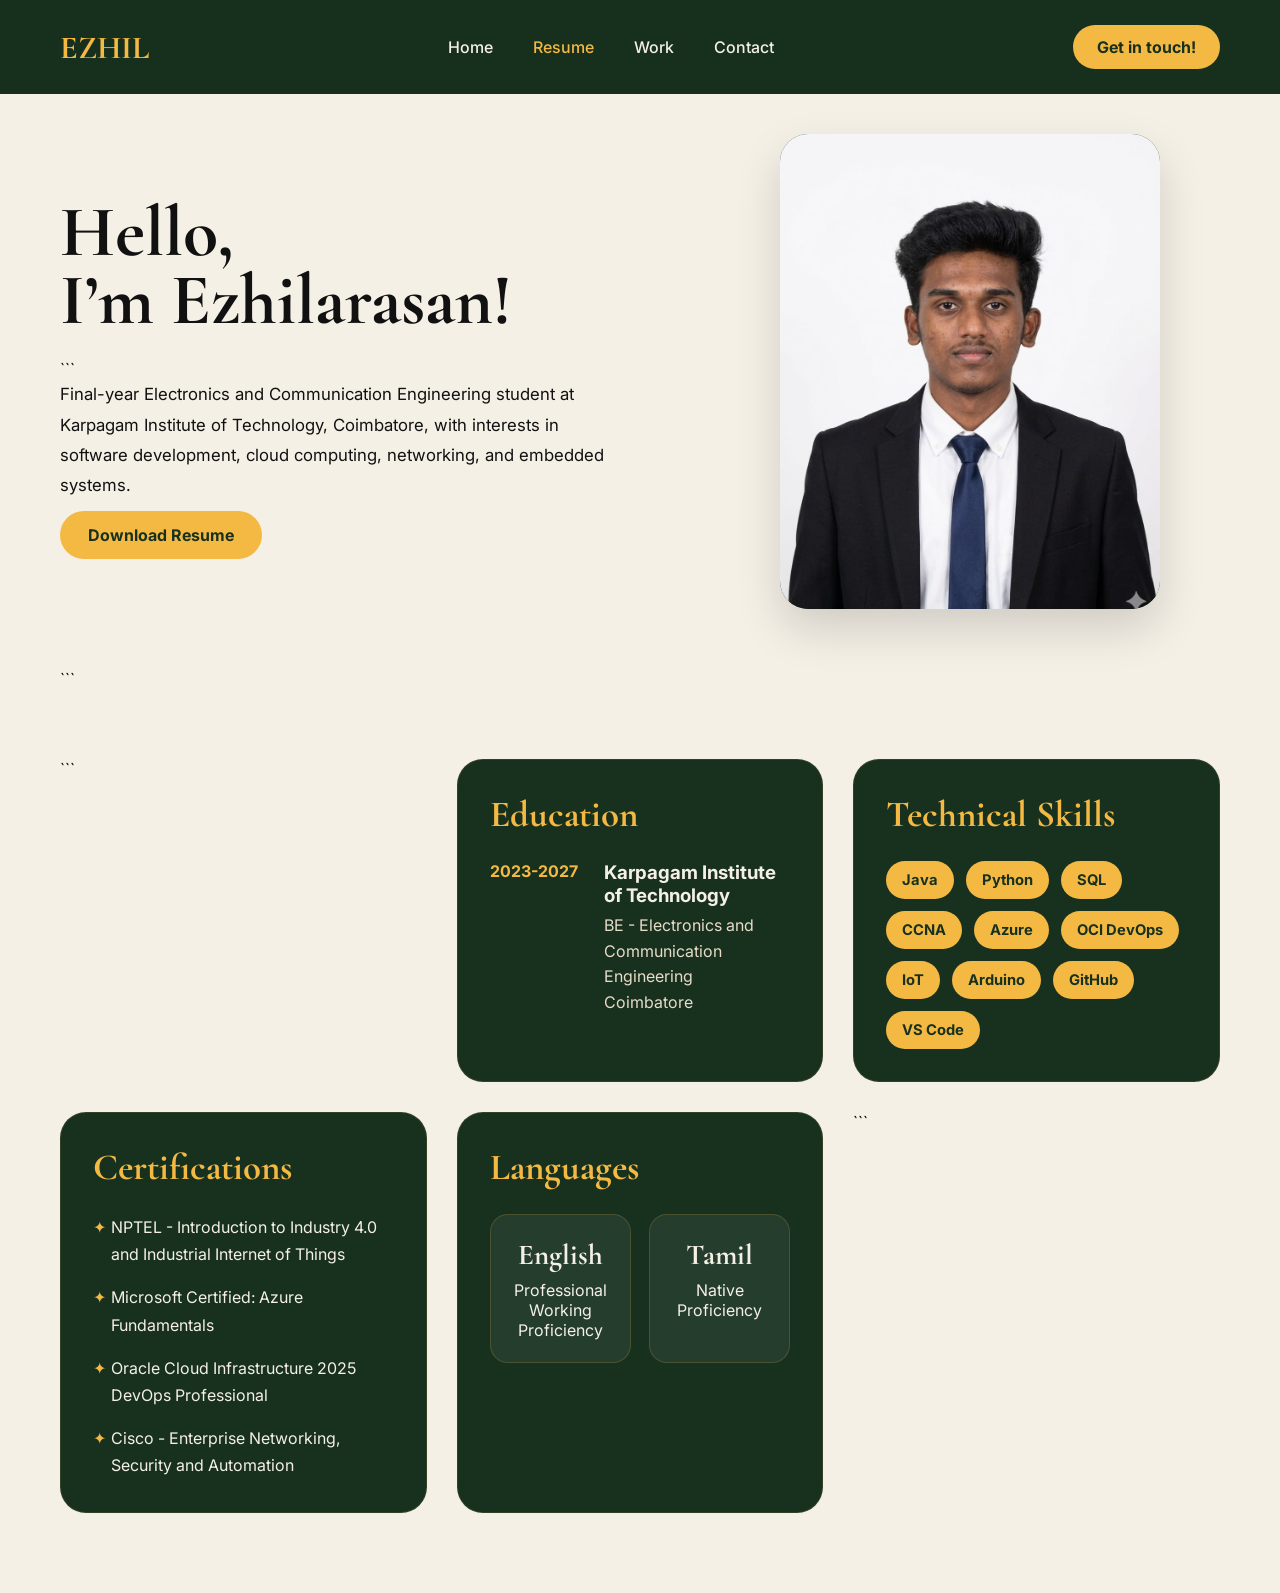
==== about.html @ 6a9a72c2 "Add files via upload" ====
<!DOCTYPE html>

<html lang="en">
<head>
  <meta charset="UTF-8">
  <meta name="viewport" content="width=device-width, initial-scale=1.0">
  <title>Resume | Ezhilarasan</title>

  <link rel="preconnect" href="https://fonts.googleapis.com">
  <link rel="preconnect" href="https://fonts.gstatic.com" crossorigin>
  <link href="https://fonts.googleapis.com/css2?family=Cormorant+Garamond:wght@400;500;600;700&family=Inter:wght@300;400;500;600;700&display=swap" rel="stylesheet">

  <link rel="stylesheet" href="style.css">
</head>
<body>

<header class="navbar">
  <div class="logo">EZHIL</div>

  <nav>
    <ul class="nav-links">
      <li><a href="index.html">Home</a></li>
      <li><a href="about.html" class="active">Resume</a></li>
      <li><a href="projects.html">Work</a></li>
      <li><a href="contact.html">Contact</a></li>
    </ul>
  </nav>

<a href="contact.html" class="contact-btn">Get in touch!</a>

</header>

<main class="resume-page">

  <section class="resume-hero">
    <div class="resume-text">
      <h1>Hello,<br>I’m Ezhilarasan!</h1>

```
  <p>
    Final-year Electronics and Communication Engineering student at
    Karpagam Institute of Technology, Coimbatore, with interests in
    software development, cloud computing, networking, and embedded systems.
  </p>

  <a href="resume.docx" class="btn primary">Download Resume</a>
</div>

<div class="resume-photo">
  <img src="ezhil.jpg" alt="Ezhilarasan">
</div>
```

  </section>

  <section class="resume-grid">

```
<div class="resume-card">
  <h2>Education</h2>

  <div class="timeline-item">
    <span class="year">2023-2027</span>
    <div>
      <h3>Karpagam Institute of Technology</h3>
      <p>BE - Electronics and Communication Engineering</p>
      <p>Coimbatore</p>
    </div>
  </div>
</div>

<div class="resume-card">
  <h2>Technical Skills</h2>

  <div class="skill-tags">
    <span>Java</span>
    <span>Python</span>
    <span>SQL</span>
    <span>CCNA</span>
    <span>Azure</span>
    <span>OCI DevOps</span>
    <span>IoT</span>
    <span>Arduino</span>
    <span>GitHub</span>
    <span>VS Code</span>
  </div>
</div>

<div class="resume-card">
  <h2>Certifications</h2>

  <ul class="cert-list">
    <li>NPTEL - Introduction to Industry 4.0 and Industrial Internet of Things</li>
    <li>Microsoft Certified: Azure Fundamentals</li>
    <li>Oracle Cloud Infrastructure 2025 DevOps Professional</li>
    <li>Cisco - Enterprise Networking, Security and Automation</li>
  </ul>
</div>

<div class="resume-card">
  <h2>Languages</h2>

  <div class="language-grid">
    <div class="language-item">
      <h3>English</h3>
      <p>Professional Working Proficiency</p>
    </div>

    <div class="language-item">
      <h3>Tamil</h3>
      <p>Native Proficiency</p>
    </div>
  </div>
</div>
```

  </section>

</main>

</body>
</html>
---- style.css ----
*{
  margin:0;
  padding:0;
  box-sizing:border-box;
}

body{
  font-family:'Inter',sans-serif;
  background:#18311f;
  color:#f5f0e6;
  overflow-x:hidden;
}

/* NAVBAR */
.navbar{
  width:100%;
  padding:25px 60px;
  display:flex;
  justify-content:space-between;
  align-items:center;
  position:sticky;
  top:0;
  z-index:100;
  background:rgba(24,49,31,0.9);
  backdrop-filter:blur(10px);
}

.logo{
  font-family:'Cormorant Garamond',serif;
  font-size:2rem;
  font-weight:700;
  color:#f4b942;
}

.nav-links{
  display:flex;
  list-style:none;
  gap:40px;
}

.nav-links a{
  text-decoration:none;
  color:#f5f0e6;
  font-weight:500;
  transition:0.3s;
}

.nav-links a:hover,
.nav-links a.active{
  color:#f4b942;
}

.contact-btn{
  background:#f4b942;
  color:#18311f;
  padding:12px 24px;
  border-radius:30px;
  text-decoration:none;
  font-weight:700;
}

/* HERO */
.hero{
  width:100%;
  min-height:90vh;
  display:grid;
  grid-template-columns:1fr 1fr;
  align-items:center;
  padding:40px 60px;
  position:relative;
}

.bg-text{
  position:absolute;
  top:20px;
  left:80px;
  font-family:'Cormorant Garamond',serif;
  font-size:8rem;
  line-height:0.85;
  color:rgba(244,185,66,0.12);
  font-weight:700;
  z-index:1;
}

.hero-left,
.hero-right{
  position:relative;
  z-index:2;
}

.star{
  font-size:2rem;
  color:#f4b942;
  margin-bottom:20px;
}

.photo-card{
  width:420px;
  height:500px;
  background:#c96b3b;
  border-radius:20px;
  overflow:hidden;
  box-shadow:0 20px 50px rgba(0,0,0,0.35);
}

.photo-card img{
  width:100%;
  height:100%;
  object-fit:cover;
}

.hero-desc{
  margin-top:25px;
  max-width:420px;
  color:#e7dcc7;
  line-height:1.7;
}

.intro{
  color:#d9ccb4;
  margin-bottom:10px;
}

.name{
  font-family:'Cormorant Garamond',serif;
  font-size:2.5rem;
  margin-bottom:10px;
}

.title{
  font-family:'Cormorant Garamond',serif;
  font-size:5rem;
  line-height:0.95;
  margin-bottom:25px;
}

.title span{
  display:block;
  color:#f4b942;
}

.info p{
  margin-bottom:10px;
  color:#efe6d2;
}

.socials{
  display:flex;
  gap:15px;
  margin:25px 0;
}

.socials a{
  width:48px;
  height:48px;
  display:flex;
  align-items:center;
  justify-content:center;
  border-radius:50%;
  background:rgba(255,255,255,0.08);
  color:#f5f0e6;
  text-decoration:none;
  transition:0.3s;
}

.socials a:hover{
  background:#f4b942;
  color:#18311f;
  transform:translateY(-4px);
}

.hero-buttons{
  display:flex;
  gap:15px;
  margin-bottom:30px;
}

.btn{
  padding:14px 28px;
  border-radius:30px;
  text-decoration:none;
  font-weight:700;
  transition:0.3s;
}

.btn.primary{
  background:#f4b942;
  color:#18311f;
}

.btn.secondary{
  border:1px solid rgba(255,255,255,0.25);
  color:#f5f0e6;
}

.btn:hover{
  transform:translateY(-3px);
}

.stats{
  display:flex;
  gap:20px;
  flex-wrap:wrap;
}

.stat{
  background:rgba(255,255,255,0.06);
  border:1px solid rgba(244,185,66,0.18);
  border-radius:18px;
  padding:20px;
  min-width:150px;
}

.stat h3{
  color:#f4b942;
  font-size:2rem;
}

.stat p{
  color:#e7dcc7;
}

.scroll-down{
  width:110px;
  height:110px;
  margin:0 auto 40px;
  border-radius:50%;
  background:#f4b942;
  display:flex;
  align-items:center;
  justify-content:center;
}

.scroll-down a{
  color:#18311f;
  text-decoration:none;
  font-weight:700;
  text-align:center;
}

/* RESUME PAGE */
.resume-page{
  padding:40px 60px 80px;
  background:#f5f0e6;
  color:#111;
}

.resume-hero{
  display:grid;
  grid-template-columns:1.2fr 1fr;
  gap:60px;
  align-items:center;
  margin-bottom:70px;
}

.resume-text h1{
  font-family:'Cormorant Garamond',serif;
  font-size:4.5rem;
  line-height:0.95;
  margin-bottom:25px;
}

.resume-text p{
  font-size:1.05rem;
  line-height:1.8;
  margin-bottom:25px;
  max-width:560px;
}

.resume-photo{
  width:100%;
  max-width:380px;
  aspect-ratio:4/5;
  background:#26472d;
  border-radius:28px;
  overflow:hidden;
  justify-self:center;
  box-shadow:0 20px 45px rgba(0,0,0,0.15);
}

.resume-photo img{
  width:100%;
  height:100%;
  object-fit:cover;
}

.resume-grid{
  display:grid;
  grid-template-columns:repeat(auto-fit,minmax(320px,1fr));
  gap:30px;
}

.resume-card{
  background:#18311f;
  color:#f5f0e6;
  border-radius:26px;
  padding:32px;
  border:1px solid rgba(244,185,66,0.12);
}

.resume-card h2{
  font-family:'Cormorant Garamond',serif;
  font-size:2.3rem;
  color:#f4b942;
  margin-bottom:24px;
}

.timeline-item{
  display:flex;
  gap:18px;
  margin-bottom:22px;
}

.year{
  min-width:96px;
  font-weight:700;
  color:#f4b942;
}

.timeline-item h3{
  margin-bottom:6px;
}

.timeline-item p{
  color:#e7dcc7;
  line-height:1.6;
}

.skill-tags{
  display:flex;
  flex-wrap:wrap;
  gap:12px;
}

.skill-tags span{
  background:#f4b942;
  color:#18311f;
  padding:10px 16px;
  border-radius:999px;
  font-size:0.92rem;
  font-weight:700;
}

.cert-list{
  list-style:none;
  display:flex;
  flex-direction:column;
  gap:16px;
}

.cert-list li{
  padding-left:18px;
  position:relative;
  line-height:1.7;
}

.cert-list li::before{
  content:'✦';
  position:absolute;
  left:0;
  color:#f4b942;
}

.language-grid{
  display:grid;
  grid-template-columns:1fr 1fr;
  gap:18px;
}

.language-item{
  background:rgba(255,255,255,0.06);
  border:1px solid rgba(244,185,66,0.18);
  border-radius:18px;
  padding:22px;
  text-align:center;
}

.language-item h3{
  font-family:'Cormorant Garamond',serif;
  font-size:1.8rem;
  margin-bottom:8px;
}

/* PROJECTS */
.projects-page{
  padding:40px 60px 80px;
}

.page-title{
  text-align:center;
  margin-bottom:50px;
}

.page-title h1{
  font-family:'Cormorant Garamond',serif;
  font-size:4.5rem;
  color:#fff7e8;
}

.page-title p{
  color:#d9ccb4;
  margin-top:10px;
}

.project-grid{
  display:grid;
  grid-template-columns:repeat(auto-fit,minmax(340px,1fr));
  gap:30px;
  margin-bottom:70px;
}

.project-card{
  background:rgba(255,255,255,0.06);
  border:1px solid rgba(244,185,66,0.18);
  border-radius:28px;
  padding:30px;
  backdrop-filter:blur(10px);
}

.project-header{
  display:flex;
  justify-content:space-between;
  align-items:center;
  margin-bottom:18px;
}

.project-tag{
  background:#f4b942;
  color:#18311f;
  padding:8px 14px;
  border-radius:999px;
  font-size:0.85rem;
  font-weight:700;
}

.project-year{
  color:#d9ccb4;
}

.project-card h2{
  font-family:'Cormorant Garamond',serif;
  font-size:2rem;
  margin-bottom:14px;
}

.project-card p{
  color:#e7dcc7;
  line-height:1.7;
  margin-bottom:20px;
}

.project-tech{
  display:flex;
  flex-wrap:wrap;
  gap:10px;
}

.project-tech span{
  background:rgba(255,255,255,0.08);
  border:1px solid rgba(244,185,66,0.18);
  padding:8px 14px;
  border-radius:999px;
  font-size:0.85rem;
}

.achievement-section h2{
  font-family:'Cormorant Garamond',serif;
  font-size:3rem;
  color:#f4b942;
  text-align:center;
  margin-bottom:30px;
}

.achievement-grid{
  display:grid;
  grid-template-columns:repeat(auto-fit,minmax(240px,1fr));
  gap:24px;
}

.achievement-card{
  background:rgba(255,255,255,0.06);
  border:1px solid rgba(244,185,66,0.18);
  border-radius:24px;
  padding:28px;
  text-align:center;
}

.achievement-icon{
  font-size:2.5rem;
  margin-bottom:14px;
}

/* CONTACT */
.contact-wrapper{
  width:100%;
  min-height:85vh;
  display:grid;
  grid-template-columns:1fr 1fr;
  gap:60px;
  padding:40px 60px 60px;
  align-items:start;
}

.contact-sub{
  color:#d9ccb4;
  margin-bottom:12px;
}

.contact-title{
  font-family:'Cormorant Garamond',serif;
  font-size:5rem;
  line-height:0.95;
  margin-bottom:24px;
}

.contact-title span{
  display:block;
  color:#f4b942;
}

.contact-text{
  color:#e7dcc7;
  line-height:1.8;
  margin-bottom:30px;
}

.contact-info{
  display:flex;
  flex-direction:column;
  gap:18px;
}

.info-item{
  display:flex;
  align-items:center;
  gap:16px;
  background:rgba(255,255,255,0.06);
  border:1px solid rgba(244,185,66,0.18);
  border-radius:22px;
  padding:18px;
}

.info-icon{
  width:52px;
  height:52px;
  border-radius:16px;
  background:#f4b942;
  color:#18311f;
  display:flex;
  align-items:center;
  justify-content:center;
}

.contact-form{
  background:rgba(255,255,255,0.07);
  border:1px solid rgba(244,185,66,0.18);
  border-radius:28px;
  padding:34px;
}

.form-group{
  margin-bottom:22px;
}

.form-group label{
  display:block;
  margin-bottom:10px;
  color:#fff7e8;
  font-weight:600;
}

.form-group input,
.form-group textarea{
  width:100%;
  padding:16px 18px;
  border-radius:16px;
  border:1px solid rgba(255,255,255,0.14);
  background:rgba(255,255,255,0.05);
  color:#fff7e8;
  outline:none;
}

.form-group input::placeholder,
.form-group textarea::placeholder{
  color:#b8b0a0;
}

.send-btn{
  width:100%;
  border:none;
  border-radius:18px;
  padding:16px 24px;
  background:#f4b942;
  color:#18311f;
  font-size:1rem;
  font-weight:800;
  cursor:pointer;
}

/* RESPONSIVE */
@media(max-width:1100px){
  .hero,
  .resume-hero,
  .contact-wrapper{
    grid-template-columns:1fr;
    text-align:center;
  }

  .photo-card,
  .resume-photo{
    margin:auto;
  }

  .hero-buttons,
  .socials,
  .stats{
    justify-content:center;
  }

  .bg-text{
    font-size:5rem;
    left:20px;
  }
}

@media(max-width:768px){
  .navbar{
    padding:20px;
    flex-direction:column;
    gap:18px;
  }

  .nav-links{
    flex-wrap:wrap;
    justify-content:center;
    gap:18px;
  }

  .hero,
  .resume-page,
  .projects-page,
  .contact-wrapper{
    padding:20px;
  }

  .photo-card{
    width:100%;
    max-width:340px;
    height:420px;
  }

  .bg-text{
    font-size:3rem;
    top:120px;
  }

  .title,
  .contact-title{
    font-size:3rem;
  }

  .resume-text h1,
  .page-title h1{
    font-size:3rem;
  }

  .hero-buttons{
    flex-direction:column;
    align-items:center;
  }

  .btn{
    width:240px;
    text-align:center;
  }

  .language-grid{
    grid-template-columns:1fr;
  }
}
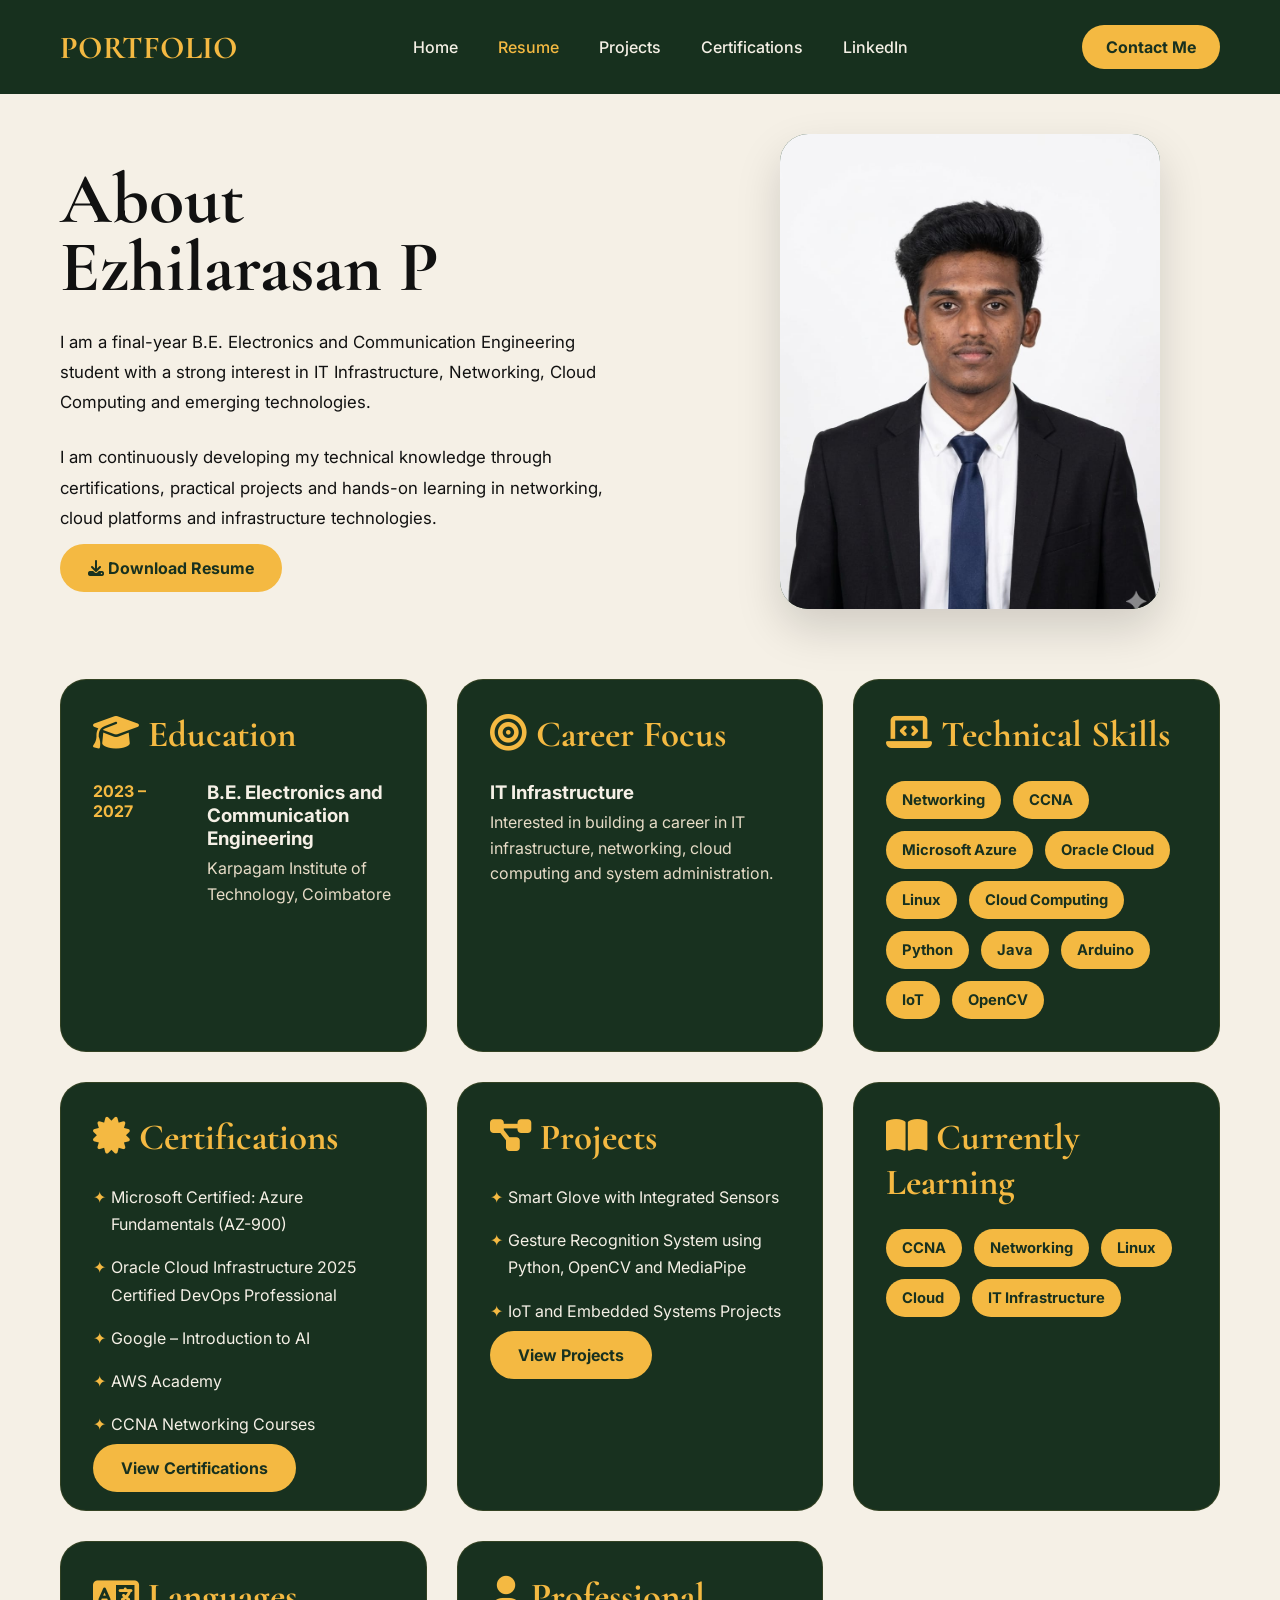
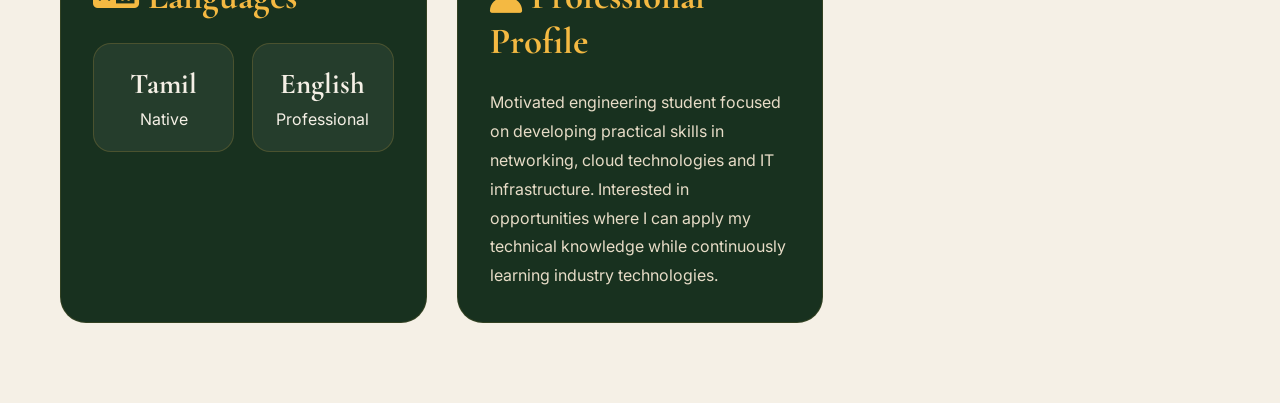
==== commit 0bb7c28c: "Add files via upload" ====
--- a/about.html
+++ b/about.html
@@ -1,122 +1,364 @@
 <!DOCTYPE html>
-
 <html lang="en">
+
 <head>
   <meta charset="UTF-8">
   <meta name="viewport" content="width=device-width, initial-scale=1.0">
-  <title>Resume | Ezhilarasan</title>
+
+  <title>Resume | Ezhilarasan P</title>
 
   <link rel="preconnect" href="https://fonts.googleapis.com">
   <link rel="preconnect" href="https://fonts.gstatic.com" crossorigin>
-  <link href="https://fonts.googleapis.com/css2?family=Cormorant+Garamond:wght@400;500;600;700&family=Inter:wght@300;400;500;600;700&display=swap" rel="stylesheet">
+
+  <link href="https://fonts.googleapis.com/css2?family=Cormorant+Garamond:wght@400;500;600;700&family=Inter:wght@300;400;500;600;700&display=swap"
+        rel="stylesheet">
+
+  <link rel="stylesheet"
+        href="https://cdnjs.cloudflare.com/ajax/libs/font-awesome/6.5.2/css/all.min.css">
 
   <link rel="stylesheet" href="style.css">
 </head>
+
 <body>
 
+<!-- NAVBAR -->
 <header class="navbar">
-  <div class="logo">EZHIL</div>
+
+  <div class="logo">PORTFOLIO</div>
 
   <nav>
     <ul class="nav-links">
-      <li><a href="index.html">Home</a></li>
-      <li><a href="about.html" class="active">Resume</a></li>
-      <li><a href="projects.html">Work</a></li>
-      <li><a href="contact.html">Contact</a></li>
+
+      <li>
+        <a href="index.html">Home</a>
+      </li>
+
+      <li>
+        <a href="about.html" class="active">Resume</a>
+      </li>
+
+      <li>
+        <a href="projects.html">Projects</a>
+      </li>
+
+      <li>
+        <a href="certificates.html">Certifications</a>
+      </li>
+
+      <li>
+        <a href="linkedin.html">LinkedIn</a>
+      </li>
+
     </ul>
   </nav>
 
-<a href="contact.html" class="contact-btn">Get in touch!</a>
+  <a href="contact.html" class="contact-btn">
+    Contact Me
+  </a>
 
 </header>
 
+
+<!-- RESUME PAGE -->
 <main class="resume-page">
 
+  <!-- TOP SECTION -->
   <section class="resume-hero">
+
     <div class="resume-text">
-      <h1>Hello,<br>I’m Ezhilarasan!</h1>
-
-```
-  <p>
-    Final-year Electronics and Communication Engineering student at
-    Karpagam Institute of Technology, Coimbatore, with interests in
-    software development, cloud computing, networking, and embedded systems.
-  </p>
-
-  <a href="resume.docx" class="btn primary">Download Resume</a>
-</div>
-
-<div class="resume-photo">
-  <img src="ezhil.jpg" alt="Ezhilarasan">
-</div>
-```
+
+      <h1>
+        About <br>
+        Ezhilarasan P
+      </h1>
+
+      <p>
+        I am a final-year B.E. Electronics and Communication
+        Engineering student with a strong interest in
+        IT Infrastructure, Networking, Cloud Computing
+        and emerging technologies.
+      </p>
+
+      <p>
+        I am continuously developing my technical knowledge
+        through certifications, practical projects and
+        hands-on learning in networking, cloud platforms
+        and infrastructure technologies.
+      </p>
+
+      <a href="resume.docx"
+         class="btn primary"
+         download>
+
+        <i class="fa-solid fa-download"></i>
+        Download Resume
+
+      </a>
+
+    </div>
+
+
+    <div class="resume-photo">
+
+      <img src="ezhil.jpg"
+           alt="Ezhilarasan P">
+
+    </div>
 
   </section>
 
+
+  <!-- RESUME CARDS -->
   <section class="resume-grid">
 
-```
-<div class="resume-card">
-  <h2>Education</h2>
-
-  <div class="timeline-item">
-    <span class="year">2023-2027</span>
-    <div>
-      <h3>Karpagam Institute of Technology</h3>
-      <p>BE - Electronics and Communication Engineering</p>
-      <p>Coimbatore</p>
-    </div>
-  </div>
-</div>
-
-<div class="resume-card">
-  <h2>Technical Skills</h2>
-
-  <div class="skill-tags">
-    <span>Java</span>
-    <span>Python</span>
-    <span>SQL</span>
-    <span>CCNA</span>
-    <span>Azure</span>
-    <span>OCI DevOps</span>
-    <span>IoT</span>
-    <span>Arduino</span>
-    <span>GitHub</span>
-    <span>VS Code</span>
-  </div>
-</div>
-
-<div class="resume-card">
-  <h2>Certifications</h2>
-
-  <ul class="cert-list">
-    <li>NPTEL - Introduction to Industry 4.0 and Industrial Internet of Things</li>
-    <li>Microsoft Certified: Azure Fundamentals</li>
-    <li>Oracle Cloud Infrastructure 2025 DevOps Professional</li>
-    <li>Cisco - Enterprise Networking, Security and Automation</li>
-  </ul>
-</div>
-
-<div class="resume-card">
-  <h2>Languages</h2>
-
-  <div class="language-grid">
-    <div class="language-item">
-      <h3>English</h3>
-      <p>Professional Working Proficiency</p>
-    </div>
-
-    <div class="language-item">
-      <h3>Tamil</h3>
-      <p>Native Proficiency</p>
-    </div>
-  </div>
-</div>
-```
+
+    <!-- EDUCATION -->
+    <article class="resume-card">
+
+      <h2>
+        <i class="fa-solid fa-graduation-cap"></i>
+        Education
+      </h2>
+
+      <div class="timeline-item">
+
+        <div class="year">
+          2023 – 2027
+        </div>
+
+        <div>
+
+          <h3>
+            B.E. Electronics and Communication Engineering
+          </h3>
+
+          <p>
+            Karpagam Institute of Technology,
+            Coimbatore
+          </p>
+
+        </div>
+
+      </div>
+
+    </article>
+
+
+    <!-- CAREER INTEREST -->
+    <article class="resume-card">
+
+      <h2>
+        <i class="fa-solid fa-bullseye"></i>
+        Career Focus
+      </h2>
+
+      <div class="timeline-item">
+
+        <div>
+
+          <h3>
+            IT Infrastructure
+          </h3>
+
+          <p>
+            Interested in building a career in IT
+            infrastructure, networking, cloud computing
+            and system administration.
+          </p>
+
+        </div>
+
+      </div>
+
+    </article>
+
+
+    <!-- TECHNICAL SKILLS -->
+    <article class="resume-card">
+
+      <h2>
+        <i class="fa-solid fa-laptop-code"></i>
+        Technical Skills
+      </h2>
+
+      <div class="skill-tags">
+
+        <span>Networking</span>
+        <span>CCNA</span>
+        <span>Microsoft Azure</span>
+        <span>Oracle Cloud</span>
+        <span>Linux</span>
+        <span>Cloud Computing</span>
+        <span>Python</span>
+        <span>Java</span>
+        <span>Arduino</span>
+        <span>IoT</span>
+        <span>OpenCV</span>
+
+      </div>
+
+    </article>
+
+
+    <!-- CERTIFICATIONS -->
+    <article class="resume-card">
+
+      <h2>
+        <i class="fa-solid fa-certificate"></i>
+        Certifications
+      </h2>
+
+      <ul class="cert-list">
+
+        <li>
+          Microsoft Certified: Azure Fundamentals (AZ-900)
+        </li>
+
+        <li>
+          Oracle Cloud Infrastructure 2025
+          Certified DevOps Professional
+        </li>
+
+        <li>
+          Google – Introduction to AI
+        </li>
+
+        <li>
+          AWS Academy
+        </li>
+
+        <li>
+          CCNA Networking Courses
+        </li>
+
+      </ul>
+
+      <br>
+
+      <a href="certificates.html"
+         class="btn primary">
+
+        View Certifications
+
+      </a>
+
+    </article>
+
+
+    <!-- PROJECTS -->
+    <article class="resume-card">
+
+      <h2>
+        <i class="fa-solid fa-diagram-project"></i>
+        Projects
+      </h2>
+
+      <ul class="cert-list">
+
+        <li>
+          Smart Glove with Integrated Sensors
+        </li>
+
+        <li>
+          Gesture Recognition System using
+          Python, OpenCV and MediaPipe
+        </li>
+
+        <li>
+          IoT and Embedded Systems Projects
+        </li>
+
+      </ul>
+
+      <br>
+
+      <a href="projects.html"
+         class="btn primary">
+
+        View Projects
+
+      </a>
+
+    </article>
+
+
+    <!-- CURRENT LEARNING -->
+    <article class="resume-card">
+
+      <h2>
+        <i class="fa-solid fa-book-open"></i>
+        Currently Learning
+      </h2>
+
+      <div class="skill-tags">
+
+        <span>CCNA</span>
+        <span>Networking</span>
+        <span>Linux</span>
+        <span>Cloud</span>
+        <span>IT Infrastructure</span>
+
+      </div>
+
+    </article>
+
+
+    <!-- LANGUAGES -->
+    <article class="resume-card">
+
+      <h2>
+        <i class="fa-solid fa-language"></i>
+        Languages
+      </h2>
+
+      <div class="language-grid">
+
+        <div class="language-item">
+
+          <h3>Tamil</h3>
+          <p>Native</p>
+
+        </div>
+
+        <div class="language-item">
+
+          <h3>English</h3>
+          <p>Professional</p>
+
+        </div>
+
+      </div>
+
+    </article>
+
+
+    <!-- PROFILE -->
+    <article class="resume-card">
+
+      <h2>
+        <i class="fa-solid fa-user"></i>
+        Professional Profile
+      </h2>
+
+      <p style="line-height:1.8; color:#e7dcc7;">
+
+        Motivated engineering student focused on developing
+        practical skills in networking, cloud technologies
+        and IT infrastructure.
+
+        Interested in opportunities where I can apply my
+        technical knowledge while continuously learning
+        industry technologies.
+
+      </p>
+
+    </article>
+
 
   </section>
 
 </main>
 
+
 </body>
-</html>
+</html>
--- a/style.css
+++ b/style.css
@@ -1,7 +1,15 @@
+/* =========================================
+   GLOBAL
+========================================= */
+
 *{
   margin:0;
   padding:0;
   box-sizing:border-box;
+}
+
+html{
+  scroll-behavior:smooth;
 }
 
 body{
@@ -11,7 +19,11 @@
   overflow-x:hidden;
 }
 
-/* NAVBAR */
+
+/* =========================================
+   NAVBAR
+========================================= */
+
 .navbar{
   width:100%;
   padding:25px 60px;
@@ -59,7 +71,11 @@
   font-weight:700;
 }
 
-/* HERO */
+
+/* =========================================
+   HERO
+========================================= */
+
 .hero{
   width:100%;
   min-height:90vh;
@@ -143,6 +159,11 @@
   margin-bottom:10px;
   color:#efe6d2;
 }
+
+
+/* =========================================
+   SOCIAL LINKS
+========================================= */
 
 .socials{
   display:flex;
@@ -169,6 +190,11 @@
   transform:translateY(-4px);
 }
 
+
+/* =========================================
+   HERO BUTTONS
+========================================= */
+
 .hero-buttons{
   display:flex;
   gap:15px;
@@ -197,6 +223,11 @@
   transform:translateY(-3px);
 }
 
+
+/* =========================================
+   STATS
+========================================= */
+
 .stats{
   display:flex;
   gap:20px;
@@ -219,6 +250,11 @@
 .stat p{
   color:#e7dcc7;
 }
+
+
+/* =========================================
+   SCROLL DOWN
+========================================= */
 
 .scroll-down{
   width:110px;
@@ -238,7 +274,11 @@
   text-align:center;
 }
 
-/* RESUME PAGE */
+
+/* =========================================
+   RESUME PAGE
+========================================= */
+
 .resume-page{
   padding:40px 60px 80px;
   background:#f5f0e6;
@@ -381,7 +421,11 @@
   margin-bottom:8px;
 }
 
-/* PROJECTS */
+
+/* =========================================
+   PROJECTS PAGE
+========================================= */
+
 .projects-page{
   padding:40px 60px 80px;
 }
@@ -415,6 +459,13 @@
   border-radius:28px;
   padding:30px;
   backdrop-filter:blur(10px);
+  transition:0.3s ease;
+}
+
+.project-card:hover{
+  transform:translateY(-6px);
+  border-color:#f4b942;
+  box-shadow:0 15px 35px rgba(0,0,0,0.25);
 }
 
 .project-header{
@@ -463,6 +514,37 @@
   font-size:0.85rem;
 }
 
+
+/* =========================================
+   PROJECT IMAGES
+========================================= */
+
+.project-image{
+  width:100%;
+  height:260px;
+  overflow:hidden;
+  border-radius:18px;
+  margin-bottom:22px;
+  background:#fff;
+}
+
+.project-image img{
+  width:100%;
+  height:100%;
+  object-fit:cover;
+  display:block;
+  transition:0.4s ease;
+}
+
+.project-card:hover .project-image img{
+  transform:scale(1.04);
+}
+
+
+/* =========================================
+   ACHIEVEMENTS
+========================================= */
+
 .achievement-section h2{
   font-family:'Cormorant Garamond',serif;
   font-size:3rem;
@@ -490,7 +572,239 @@
   margin-bottom:14px;
 }
 
-/* CONTACT */
+
+/* =========================================
+   CERTIFICATIONS
+========================================= */
+
+.certifications-section{
+  padding:80px 60px;
+  background:#18311f;
+  color:#f5f0e6;
+}
+
+.section-heading{
+  margin-bottom:40px;
+}
+
+.section-heading h2{
+  font-family:'Cormorant Garamond',serif;
+  font-size:3.5rem;
+  color:#fff7e8;
+  margin-bottom:8px;
+}
+
+.section-heading h2 span{
+  color:#f4b942;
+}
+
+.section-heading p{
+  color:#d9ccb4;
+  line-height:1.6;
+}
+
+.certificate-grid{
+  display:grid;
+  grid-template-columns:repeat(2,minmax(0,1fr));
+  gap:28px;
+}
+
+.certificate-card{
+  background:rgba(255,255,255,0.06);
+  border:1px solid rgba(244,185,66,0.18);
+  border-radius:24px;
+  overflow:hidden;
+  transition:0.3s ease;
+}
+
+.certificate-card:hover{
+  transform:translateY(-6px);
+  border-color:#f4b942;
+  box-shadow:0 15px 35px rgba(0,0,0,0.25);
+}
+
+.certificate-card > img{
+  width:100%;
+  height:280px;
+  object-fit:contain;
+  display:block;
+  background:#fff;
+}
+
+.certificate-content{
+  padding:24px;
+}
+
+.certificate-title{
+  display:flex;
+  justify-content:space-between;
+  align-items:flex-start;
+  gap:15px;
+}
+
+.certificate-title h3{
+  font-family:'Cormorant Garamond',serif;
+  font-size:1.7rem;
+  color:#fff7e8;
+  margin-bottom:5px;
+}
+
+.certificate-title p{
+  color:#d9ccb4;
+}
+
+.certificate-date{
+  background:rgba(244,185,66,0.12);
+  border:1px solid rgba(244,185,66,0.3);
+  color:#f4b942;
+  padding:7px 12px;
+  border-radius:999px;
+  font-size:0.8rem;
+  white-space:nowrap;
+}
+
+.certificate-tags{
+  display:flex;
+  flex-wrap:wrap;
+  gap:9px;
+  margin-top:20px;
+}
+
+.certificate-tags span{
+  background:rgba(255,255,255,0.07);
+  border:1px solid rgba(244,185,66,0.18);
+  color:#e7dcc7;
+  padding:8px 13px;
+  border-radius:999px;
+  font-size:0.8rem;
+}
+
+
+/* =========================================
+   LINKEDIN POSTS
+========================================= */
+
+.linkedin-section{
+  padding:80px 60px;
+  background:#142a1b;
+  color:#f5f0e6;
+}
+
+.linkedin-heading{
+  display:flex;
+  justify-content:space-between;
+  align-items:flex-start;
+  gap:30px;
+  margin-bottom:40px;
+}
+
+.linkedin-heading .section-heading{
+  margin-bottom:0;
+}
+
+.linkedin-profile-btn{
+  text-decoration:none;
+  color:#f4b942;
+  border:1px solid rgba(244,185,66,0.45);
+  padding:11px 20px;
+  border-radius:999px;
+  font-weight:700;
+  white-space:nowrap;
+  transition:0.3s;
+}
+
+.linkedin-profile-btn:hover{
+  background:#f4b942;
+  color:#18311f;
+}
+
+.linkedin-grid{
+  display:grid;
+  grid-template-columns:repeat(2,minmax(0,1fr));
+  gap:28px;
+}
+
+.linkedin-card{
+  display:block;
+  background:rgba(255,255,255,0.06);
+  border:1px solid rgba(244,185,66,0.18);
+  border-radius:24px;
+  overflow:hidden;
+  text-decoration:none;
+  color:#f5f0e6;
+  transition:0.3s ease;
+}
+
+.linkedin-card:hover{
+  transform:translateY(-6px);
+  border-color:#f4b942;
+  box-shadow:0 15px 35px rgba(0,0,0,0.25);
+}
+
+.linkedin-user{
+  padding:20px;
+  display:flex;
+  align-items:center;
+  gap:12px;
+}
+
+.linkedin-user > div:nth-child(2){
+  flex:1;
+}
+
+.linkedin-avatar{
+  width:48px;
+  height:48px;
+  border-radius:50%;
+  display:flex;
+  justify-content:center;
+  align-items:center;
+  background:#f4b942;
+  color:#18311f;
+  font-weight:800;
+  flex-shrink:0;
+}
+
+.linkedin-user h3{
+  font-size:1rem;
+  color:#fff7e8;
+  margin-bottom:3px;
+}
+
+.linkedin-user p{
+  color:#d9ccb4;
+  font-size:0.78rem;
+}
+
+.linkedin-user strong{
+  color:#0a66c2;
+}
+
+.linkedin-caption{
+  padding:0 20px 20px;
+  color:#e7dcc7;
+  line-height:1.6;
+}
+
+.linkedin-card > img{
+  display:block;
+  width:100%;
+  height:330px;
+  object-fit:contain;
+  background:#fff;
+}
+
+.view-post{
+  padding:17px 20px;
+  color:#f4b942;
+  font-weight:700;
+}
+
+
+/* =========================================
+   CONTACT
+========================================= */
+
 .contact-wrapper{
   width:100%;
   min-height:85vh;
@@ -578,6 +892,11 @@
   background:rgba(255,255,255,0.05);
   color:#fff7e8;
   outline:none;
+}
+
+.form-group input:focus,
+.form-group textarea:focus{
+  border-color:#f4b942;
 }
 
 .form-group input::placeholder,
@@ -597,8 +916,13 @@
   cursor:pointer;
 }
 
-/* RESPONSIVE */
+
+/* =========================================
+   TABLET RESPONSIVE
+========================================= */
+
 @media(max-width:1100px){
+
   .hero,
   .resume-hero,
   .contact-wrapper{
@@ -623,7 +947,23 @@
   }
 }
 
+
+@media(max-width:900px){
+
+  .certificate-grid,
+  .linkedin-grid{
+    grid-template-columns:1fr;
+  }
+
+}
+
+
+/* =========================================
+   MOBILE RESPONSIVE
+========================================= */
+
 @media(max-width:768px){
+
   .navbar{
     padding:20px;
     flex-direction:column;
@@ -677,4 +1017,1023 @@
   .language-grid{
     grid-template-columns:1fr;
   }
+
+
+  /* PROJECT */
+
+  .project-grid{
+    grid-template-columns:1fr;
+  }
+
+  .project-image{
+    height:220px;
+  }
+
+
+  /* CERTIFICATIONS */
+
+  .certifications-section{
+    padding:60px 20px;
+  }
+
+  .section-heading h2{
+    font-size:2.5rem;
+  }
+
+  .certificate-card > img{
+    height:220px;
+  }
+
+  .certificate-title{
+    flex-direction:column;
+  }
+
+  .certificate-date{
+    width:fit-content;
+  }
+
+
+  /* LINKEDIN */
+
+  .linkedin-section{
+    padding:60px 20px;
+  }
+
+  .linkedin-heading{
+    flex-direction:column;
+    align-items:flex-start;
+  }
+
+  .linkedin-card > img{
+    height:250px;
+  }
+
+}
+
+
+/* =========================================
+   SMALL MOBILE
+========================================= */
+
+@media(max-width:480px){
+
+  .navbar{
+    padding:15px;
+  }
+
+  .logo{
+    font-size:1.6rem;
+  }
+
+  .nav-links{
+    gap:12px;
+  }
+
+  .nav-links a{
+    font-size:0.85rem;
+  }
+
+  .hero{
+    padding:20px 15px;
+  }
+
+  .title{
+    font-size:2.6rem;
+  }
+
+  .name{
+    font-size:2rem;
+  }
+
+  .photo-card{
+    height:380px;
+  }
+
+  .certifications-section,
+  .linkedin-section{
+    padding:50px 15px;
+  }
+
+  .certificate-card > img{
+    height:190px;
+  }
+
+  .linkedin-card > img{
+    height:220px;
+  }
+
+  .certificate-content{
+    padding:18px;
+  }
+
+  .linkedin-user{
+    padding:16px;
+  }
+
+  .linkedin-caption{
+    padding:0 16px 16px;
+  }
+
+  .view-post{
+    padding:15px 16px;
+  }
+
+}
+/* =========================================================
+   CONTACT PAGE + SOCIAL LINKS + FOOTER
+   Paste this at the VERY BOTTOM of style.css
+========================================================= */
+
+
+/* ==============================
+   CONTACT LINK CARDS
+================================ */
+
+.contact-link{
+    text-decoration:none;
+    color:inherit;
+
+    transition:
+        transform 0.3s ease,
+        border-color 0.3s ease,
+        background 0.3s ease,
+        box-shadow 0.3s ease;
+}
+
+.contact-link:hover{
+    transform:translateY(-4px);
+
+    border-color:#f4b942;
+
+    background:rgba(255,255,255,0.09);
+
+    box-shadow:0 12px 30px rgba(0,0,0,0.18);
+}
+
+.contact-link h3{
+    color:#f5f0e6;
+
+    font-size:1rem;
+    font-weight:500;
+
+    word-break:break-word;
+}
+
+.contact-link p{
+    color:#d9ccb4;
+
+    margin-bottom:3px;
+}
+
+
+/* ==============================
+   CONTACT INFORMATION
+================================ */
+
+.contact-info{
+    display:flex;
+    flex-direction:column;
+
+    gap:18px;
+}
+
+.info-item{
+    display:flex;
+    align-items:center;
+
+    gap:16px;
+
+    background:rgba(255,255,255,0.06);
+
+    border:1px solid rgba(244,185,66,0.18);
+
+    border-radius:22px;
+
+    padding:18px;
+}
+
+.info-icon{
+    width:52px;
+    height:52px;
+
+    min-width:52px;
+
+    display:flex;
+    align-items:center;
+    justify-content:center;
+
+    border-radius:16px;
+
+    background:#f4b942;
+
+    color:#18311f;
+
+    font-size:1.2rem;
+}
+
+
+/* ==============================
+   CONTACT FORM
+================================ */
+
+.contact-form{
+    background:rgba(255,255,255,0.07);
+
+    border:1px solid rgba(244,185,66,0.18);
+
+    border-radius:28px;
+
+    padding:34px;
+}
+
+.form-group{
+    margin-bottom:22px;
+}
+
+.form-group label{
+    display:block;
+
+    margin-bottom:10px;
+
+    color:#fff7e8;
+
+    font-weight:600;
+}
+
+.form-group input,
+.form-group textarea{
+    width:100%;
+
+    padding:16px 18px;
+
+    border-radius:16px;
+
+    border:1px solid rgba(255,255,255,0.14);
+
+    background:rgba(255,255,255,0.05);
+
+    color:#fff7e8;
+
+    outline:none;
+
+    font-family:'Inter',sans-serif;
+
+    font-size:1rem;
+
+    transition:0.3s;
+}
+
+.form-group input:focus,
+.form-group textarea:focus{
+    border-color:#f4b942;
+
+    background:rgba(255,255,255,0.08);
+}
+
+.form-group input::placeholder,
+.form-group textarea::placeholder{
+    color:#b8b0a0;
+}
+
+.form-group textarea{
+    min-height:150px;
+
+    resize:vertical;
+}
+
+
+/* ==============================
+   SEND MESSAGE BUTTON
+================================ */
+
+.send-btn{
+    width:100%;
+
+    border:none;
+
+    border-radius:18px;
+
+    padding:16px 24px;
+
+    background:#f4b942;
+
+    color:#18311f;
+
+    font-size:1rem;
+
+    font-weight:800;
+
+    cursor:pointer;
+
+    transition:0.3s;
+}
+
+.send-btn:hover{
+    transform:translateY(-3px);
+
+    box-shadow:0 10px 25px rgba(0,0,0,0.20);
+}
+
+
+/* =========================================================
+   FIND ME ONLINE
+========================================================= */
+
+.social-contact-section{
+    padding:65px 60px;
+
+    text-align:center;
+
+    background:#18311f;
+
+    border-top:1px solid rgba(244,185,66,0.18);
+}
+
+.social-contact-section h2{
+    font-family:'Cormorant Garamond',serif;
+
+    font-size:3.5rem;
+
+    color:#f4b942;
+
+    margin-bottom:10px;
+}
+
+.social-contact-section p{
+    color:#e7dcc7;
+
+    margin-bottom:30px;
+
+    line-height:1.7;
+}
+
+
+/* ==============================
+   SOCIAL ICONS
+================================ */
+
+.social-contact-icons{
+    display:flex;
+
+    align-items:center;
+    justify-content:center;
+
+    flex-wrap:wrap;
+
+    gap:18px;
+}
+
+.social-contact-icons a{
+    width:60px;
+    height:60px;
+
+    display:flex;
+
+    align-items:center;
+    justify-content:center;
+
+    border-radius:50%;
+
+    background:rgba(255,255,255,0.07);
+
+    border:1px solid rgba(244,185,66,0.18);
+
+    color:#f5f0e6;
+
+    font-size:1.35rem;
+
+    text-decoration:none;
+
+    transition:
+        background 0.3s ease,
+        color 0.3s ease,
+        transform 0.3s ease,
+        border-color 0.3s ease;
+}
+
+.social-contact-icons a:hover{
+    background:#f4b942;
+
+    color:#18311f;
+
+    border-color:#f4b942;
+
+    transform:translateY(-5px);
+}
+
+
+/* =========================================================
+   FOOTER
+========================================================= */
+
+.portfolio-footer{
+    padding:30px 20px;
+
+    text-align:center;
+
+    background:#18311f;
+
+    border-top:1px solid rgba(244,185,66,0.18);
+
+    color:#d9ccb4;
+}
+
+.portfolio-footer p{
+    margin:0;
+
+    line-height:1.7;
+}
+
+
+/* =========================================================
+   CONTACT PAGE TABLET RESPONSIVE
+========================================================= */
+
+@media(max-width:1100px){
+
+    .contact-wrapper{
+        grid-template-columns:1fr;
+
+        gap:40px;
+    }
+
+    .contact-left{
+        max-width:800px;
+
+        margin:auto;
+    }
+
+    .contact-form{
+        max-width:800px;
+
+        width:100%;
+
+        margin:auto;
+    }
+
+}
+
+
+/* =========================================================
+   CONTACT PAGE MOBILE
+========================================================= */
+
+@media(max-width:768px){
+
+    .contact-wrapper{
+        padding:30px 20px 50px;
+
+        gap:35px;
+    }
+
+    .contact-title{
+        font-size:3rem;
+    }
+
+    .contact-form{
+        padding:25px 20px;
+
+        border-radius:22px;
+    }
+
+    .info-item{
+        padding:16px;
+    }
+
+    .info-icon{
+        width:48px;
+        height:48px;
+
+        min-width:48px;
+    }
+
+    .contact-link h3{
+        font-size:0.9rem;
+    }
+
+    .social-contact-section{
+        padding:50px 20px;
+    }
+
+    .social-contact-section h2{
+        font-size:2.7rem;
+    }
+
+    .social-contact-icons{
+        gap:14px;
+    }
+
+    .social-contact-icons a{
+        width:54px;
+        height:54px;
+
+        font-size:1.2rem;
+    }
+
+}
+
+
+/* =========================================================
+   SMALL MOBILE
+========================================================= */
+
+@media(max-width:480px){
+
+    .contact-title{
+        font-size:2.5rem;
+    }
+
+    .contact-text{
+        font-size:0.95rem;
+    }
+
+    .contact-form{
+        padding:20px 16px;
+    }
+
+    .form-group input,
+    .form-group textarea{
+        padding:14px 15px;
+
+        font-size:0.95rem;
+    }
+
+    .info-item{
+        gap:12px;
+    }
+
+    .info-icon{
+        width:44px;
+        height:44px;
+
+        min-width:44px;
+
+        border-radius:13px;
+    }
+
+    .contact-link h3{
+        font-size:0.82rem;
+    }
+
+    .social-contact-section{
+        padding:45px 15px;
+    }
+
+    .social-contact-section h2{
+        font-size:2.3rem;
+    }
+
+    .social-contact-icons a{
+        width:50px;
+        height:50px;
+    }
+
+    .portfolio-footer{
+        padding:25px 15px;
+
+        font-size:0.9rem;
+    }
+
+}
+/* =====================================================
+   CERTIFICATE PAGE - FINAL LAYOUT FIX
+   KEEP THIS AT THE VERY BOTTOM OF style.css
+===================================================== */
+
+.certifications-page{
+    width:100%;
+    min-height:100vh;
+    padding:70px 60px 100px;
+    background:#18311f;
+}
+
+/* HEADER */
+
+.certifications-header{
+    max-width:900px;
+    margin:0 auto 60px;
+    text-align:center;
+}
+
+.certifications-header .section-label{
+    color:#f4b942;
+    font-size:14px;
+    font-weight:700;
+    letter-spacing:3px;
+    margin-bottom:15px;
+}
+
+.certifications-header h1{
+    font-family:'Cormorant Garamond',serif;
+    font-size:4.5rem;
+    line-height:1;
+    color:#f5f0e6;
+    margin-bottom:20px;
+}
+
+.certifications-header h1 span{
+    color:#f4b942;
+}
+
+.certifications-intro{
+    max-width:700px;
+    margin:0 auto;
+    color:#d9ccb4;
+    font-size:17px;
+    line-height:1.7;
+}
+
+/* STATS */
+
+.cert-stats{
+    display:flex;
+    justify-content:center;
+    gap:20px;
+    margin-top:35px;
+}
+
+.cert-stats div{
+    min-width:150px;
+    padding:18px 25px;
+    background:rgba(255,255,255,0.06);
+    border:1px solid rgba(244,185,66,0.25);
+    border-radius:16px;
+}
+
+.cert-stats strong{
+    display:block;
+    color:#f4b942;
+    font-size:30px;
+}
+
+.cert-stats span{
+    color:#e7dcc7;
+    font-size:14px;
+}
+
+
+/* =====================================================
+   CERTIFICATE GRID
+===================================================== */
+
+.certificates-grid{
+    width:100%;
+    max-width:1450px;
+    margin:0 auto;
+
+    display:grid !important;
+    grid-template-columns:repeat(2, minmax(0,1fr)) !important;
+
+    gap:30px !important;
+}
+
+
+/* =====================================================
+   EACH CARD
+===================================================== */
+
+.certificates-grid .certificate-item{
+    width:100% !important;
+    min-width:0 !important;
+
+    display:block;
+
+    background:#23452f !important;
+
+    border:1px solid rgba(244,185,66,0.25);
+
+    border-radius:24px;
+
+    overflow:hidden !important;
+
+    transition:0.3s ease;
+}
+
+.certificates-grid .certificate-item:hover{
+    transform:translateY(-6px);
+
+    border-color:#f4b942;
+
+    box-shadow:0 20px 45px rgba(0,0,0,0.25);
+}
+
+
+/* =====================================================
+   IMAGE AREA
+===================================================== */
+
+.certificates-grid .certificate-image{
+    position:relative !important;
+
+    width:100% !important;
+    height:320px !important;
+
+    min-height:320px !important;
+    max-height:320px !important;
+
+    display:flex !important;
+
+    align-items:center !important;
+    justify-content:center !important;
+
+    background:#ffffff !important;
+
+    overflow:hidden !important;
+
+    padding:15px;
+}
+
+
+/* IMPORTANT IMAGE FIX */
+
+.certificates-grid .certificate-image img{
+    display:block !important;
+
+    width:100% !important;
+    height:100% !important;
+
+    max-width:100% !important;
+    max-height:100% !important;
+
+    object-fit:contain !important;
+
+    object-position:center !important;
+
+    margin:0 auto !important;
+}
+
+
+/* CATEGORY */
+
+.certificates-grid .cert-category{
+    position:absolute !important;
+
+    top:15px !important;
+    left:15px !important;
+
+    z-index:5;
+
+    display:inline-block;
+
+    background:#f4b942 !important;
+    color:#18311f !important;
+
+    padding:7px 14px;
+
+    border-radius:30px;
+
+    font-size:12px;
+    font-weight:700;
+}
+
+
+/* =====================================================
+   CONTENT
+===================================================== */
+
+.certificates-grid .certificate-info{
+    width:100%;
+
+    padding:25px !important;
+
+    background:#23452f;
+}
+
+.certificates-grid .certificate-top{
+    display:flex !important;
+
+    justify-content:space-between !important;
+
+    align-items:flex-start !important;
+
+    gap:20px;
+}
+
+.certificates-grid .certificate-company{
+    color:#f4b942 !important;
+
+    font-size:14px;
+
+    font-weight:600;
+
+    margin-bottom:7px;
+}
+
+.certificates-grid .certificate-info h2{
+    color:#f5f0e6 !important;
+
+    font-family:'Cormorant Garamond',serif;
+
+    font-size:27px !important;
+
+    line-height:1.15;
+
+    margin:0 !important;
+}
+
+.certificates-grid .certificate-date{
+    flex-shrink:0;
+
+    background:rgba(244,185,66,0.12);
+
+    color:#f4b942;
+
+    border:1px solid rgba(244,185,66,0.3);
+
+    border-radius:20px;
+
+    padding:7px 12px;
+
+    font-size:12px;
+}
+
+.certificates-grid .certificate-description{
+    color:#d9ccb4 !important;
+
+    font-size:15px;
+
+    line-height:1.7;
+
+    margin:20px 0 !important;
+}
+
+
+/* TAGS */
+
+.certificates-grid .certificate-tags{
+    display:flex !important;
+
+    flex-wrap:wrap !important;
+
+    gap:8px !important;
+}
+
+.certificates-grid .certificate-tags span{
+    display:inline-block;
+
+    background:rgba(255,255,255,0.05);
+
+    border:1px solid rgba(244,185,66,0.22);
+
+    color:#e7dcc7;
+
+    border-radius:30px;
+
+    padding:7px 13px;
+
+    font-size:12px;
+}
+
+
+/* =====================================================
+   AZURE FEATURED CARD
+===================================================== */
+
+.certificates-grid .featured-cert{
+    grid-column:1 / -1 !important;
+
+    display:grid !important;
+
+    grid-template-columns:1.25fr 0.75fr !important;
+}
+
+.certificates-grid .featured-cert .certificate-image{
+    height:390px !important;
+
+    min-height:390px !important;
+
+    max-height:390px !important;
+}
+
+.certificates-grid .featured-cert .certificate-info{
+    display:flex;
+
+    flex-direction:column;
+
+    justify-content:center;
+
+    padding:40px !important;
+}
+
+
+/* =====================================================
+   CTA
+===================================================== */
+
+.certificate-cta{
+    width:100%;
+
+    padding:80px 20px;
+
+    text-align:center;
+
+    background:#18311f;
+
+    border-top:1px solid rgba(244,185,66,0.18);
+}
+
+.certificate-cta h2{
+    font-family:'Cormorant Garamond',serif;
+
+    color:#f5f0e6;
+
+    font-size:3.5rem;
+
+    margin:10px 0;
+}
+
+.certificate-cta h2 span{
+    color:#f4b942;
+}
+
+.certificate-cta .cta-text{
+    color:#d9ccb4;
+
+    margin-bottom:25px;
+}
+
+
+/* =====================================================
+   TABLET
+===================================================== */
+
+@media(max-width:1000px){
+
+    .certifications-page{
+        padding:60px 30px 80px;
+    }
+
+    .certificates-grid{
+        grid-template-columns:1fr !important;
+    }
+
+    .certificates-grid .featured-cert{
+        grid-column:auto !important;
+
+        display:block !important;
+    }
+
+    .certificates-grid .featured-cert .certificate-image{
+        height:300px !important;
+
+        min-height:300px !important;
+
+        max-height:300px !important;
+    }
+
+}
+
+
+/* =====================================================
+   MOBILE
+===================================================== */
+
+@media(max-width:600px){
+
+    .certifications-page{
+        padding:45px 15px 60px;
+    }
+
+    .certifications-header h1{
+        font-size:3rem;
+    }
+
+    .cert-stats{
+        flex-direction:column;
+    }
+
+    .cert-stats div{
+        width:100%;
+    }
+
+    .certificates-grid{
+        gap:20px !important;
+    }
+
+    .certificates-grid .certificate-image,
+    .certificates-grid .featured-cert .certificate-image{
+
+        height:220px !important;
+
+        min-height:220px !important;
+
+        max-height:220px !important;
+    }
+
+    .certificates-grid .certificate-info{
+        padding:20px !important;
+    }
+
+    .certificates-grid .certificate-top{
+        flex-direction:column;
+        gap:12px;
+    }
+
+    .certificates-grid .certificate-info h2{
+        font-size:23px !important;
+    }
+
+    .certificate-cta h2{
+        font-size:2.7rem;
+    }
 }
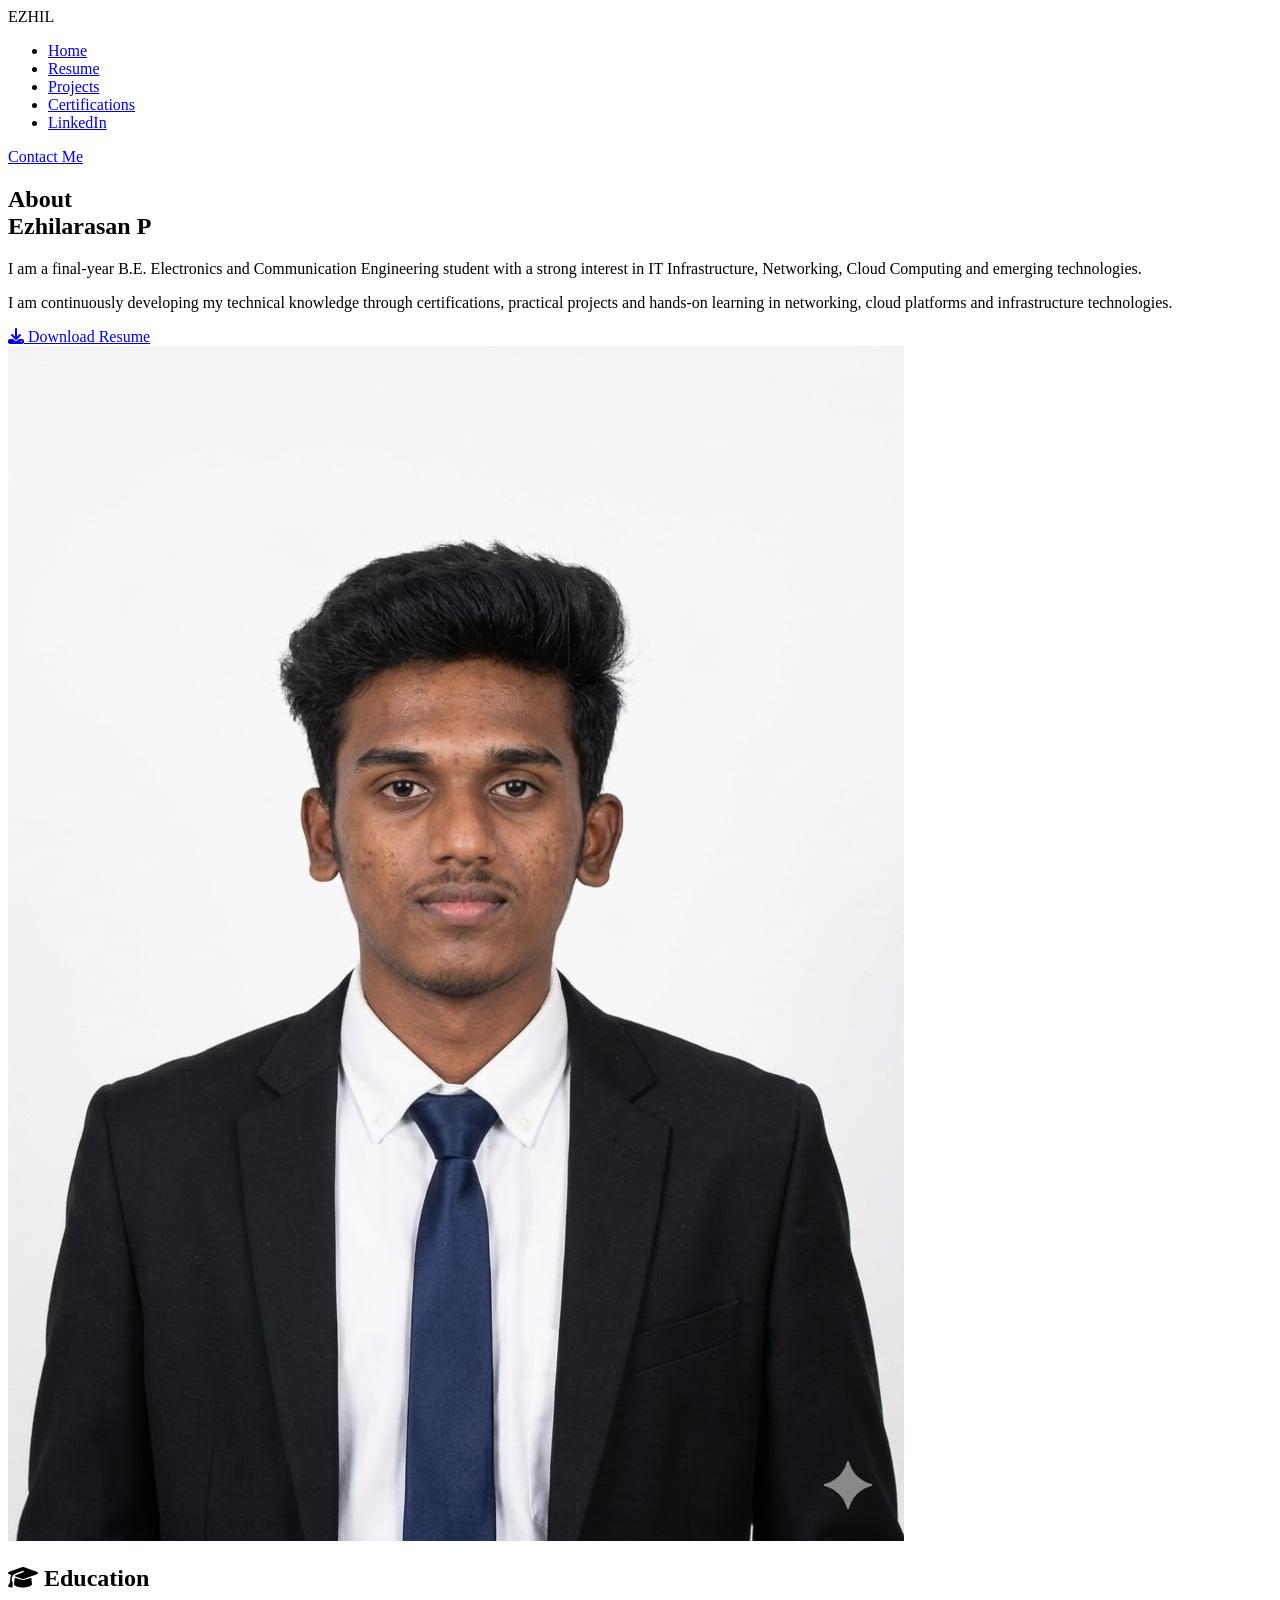
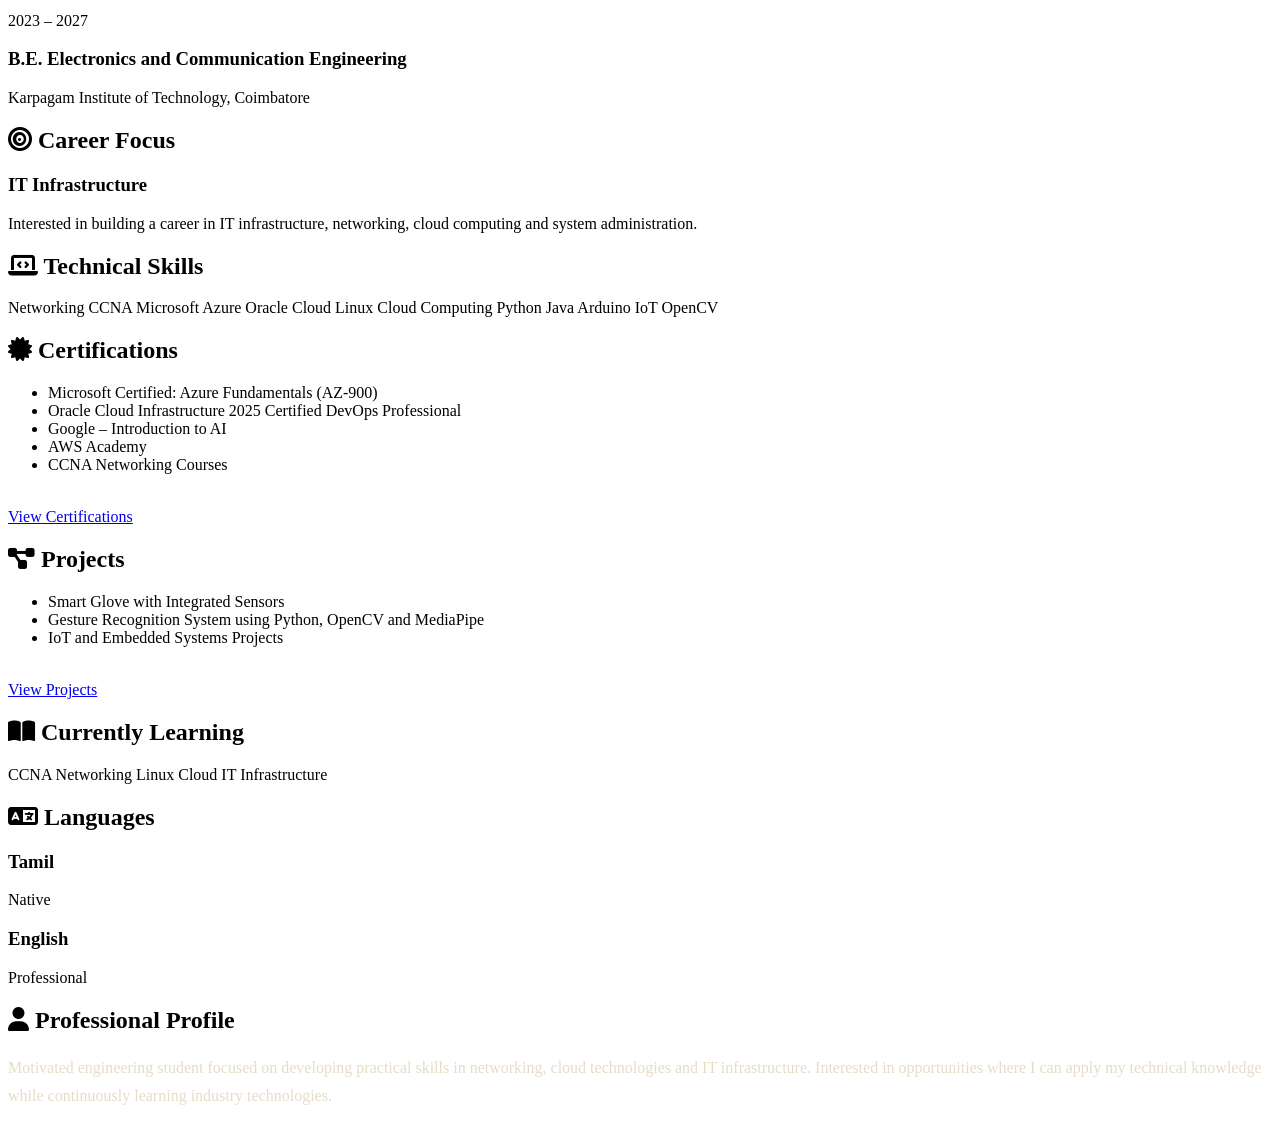
==== commit 02b30487: "Fix HTML encoding issues in about.html" ====
--- a/about.html
+++ b/about.html
@@ -24,7 +24,7 @@
 <!-- NAVBAR -->
 <header class="navbar">
 
-  <div class="logo">PORTFOLIO</div>
+  <div class="logo">EZHIL</div>
 
   <nav>
     <ul class="nav-links">
@@ -361,4 +361,4 @@
 
 
 </body>
-</html>+</html>
--- a/style.css
+++ b/style.css
@@ -1,1623 +1,25 @@
-/* =========================================
-   GLOBAL
-========================================= */
-
-*{
-  margin:0;
-  padding:0;
-  box-sizing:border-box;
-}
-
-html{
-  scroll-behavior:smooth;
-}
-
-body{
-  font-family:'Inter',sans-serif;
-  background:#18311f;
-  color:#f5f0e6;
-  overflow-x:hidden;
-}
-
-
-/* =========================================
-   NAVBAR
-========================================= */
-
-.navbar{
-  width:100%;
-  padding:25px 60px;
-  display:flex;
-  justify-content:space-between;
-  align-items:center;
-  position:sticky;
-  top:0;
-  z-index:100;
-  background:rgba(24,49,31,0.9);
-  backdrop-filter:blur(10px);
-}
-
-.logo{
-  font-family:'Cormorant Garamond',serif;
-  font-size:2rem;
-  font-weight:700;
-  color:#f4b942;
-}
-
-.nav-links{
-  display:flex;
-  list-style:none;
-  gap:40px;
-}
-
-.nav-links a{
-  text-decoration:none;
-  color:#f5f0e6;
-  font-weight:500;
-  transition:0.3s;
-}
-
-.nav-links a:hover,
-.nav-links a.active{
-  color:#f4b942;
-}
-
-.contact-btn{
-  background:#f4b942;
-  color:#18311f;
-  padding:12px 24px;
-  border-radius:30px;
-  text-decoration:none;
-  font-weight:700;
-}
-
-
-/* =========================================
-   HERO
-========================================= */
-
-.hero{
-  width:100%;
-  min-height:90vh;
-  display:grid;
-  grid-template-columns:1fr 1fr;
-  align-items:center;
-  padding:40px 60px;
-  position:relative;
-}
-
-.bg-text{
-  position:absolute;
-  top:20px;
-  left:80px;
-  font-family:'Cormorant Garamond',serif;
-  font-size:8rem;
-  line-height:0.85;
-  color:rgba(244,185,66,0.12);
-  font-weight:700;
-  z-index:1;
-}
-
-.hero-left,
-.hero-right{
-  position:relative;
-  z-index:2;
-}
-
-.star{
-  font-size:2rem;
-  color:#f4b942;
-  margin-bottom:20px;
-}
-
-.photo-card{
-  width:420px;
-  height:500px;
-  background:#c96b3b;
-  border-radius:20px;
-  overflow:hidden;
-  box-shadow:0 20px 50px rgba(0,0,0,0.35);
-}
-
-.photo-card img{
-  width:100%;
-  height:100%;
-  object-fit:cover;
-}
-
-.hero-desc{
-  margin-top:25px;
-  max-width:420px;
-  color:#e7dcc7;
-  line-height:1.7;
-}
-
-.intro{
-  color:#d9ccb4;
-  margin-bottom:10px;
-}
-
-.name{
-  font-family:'Cormorant Garamond',serif;
-  font-size:2.5rem;
-  margin-bottom:10px;
-}
-
-.title{
-  font-family:'Cormorant Garamond',serif;
-  font-size:5rem;
-  line-height:0.95;
-  margin-bottom:25px;
-}
-
-.title span{
-  display:block;
-  color:#f4b942;
-}
-
-.info p{
-  margin-bottom:10px;
-  color:#efe6d2;
-}
-
-
-/* =========================================
-   SOCIAL LINKS
-========================================= */
-
-.socials{
-  display:flex;
-  gap:15px;
-  margin:25px 0;
-}
-
-.socials a{
-  width:48px;
-  height:48px;
-  display:flex;
-  align-items:center;
-  justify-content:center;
-  border-radius:50%;
-  background:rgba(255,255,255,0.08);
-  color:#f5f0e6;
-  text-decoration:none;
-  transition:0.3s;
-}
-
-.socials a:hover{
-  background:#f4b942;
-  color:#18311f;
-  transform:translateY(-4px);
-}
-
-
-/* =========================================
-   HERO BUTTONS
-========================================= */
-
-.hero-buttons{
-  display:flex;
-  gap:15px;
-  margin-bottom:30px;
-}
-
-.btn{
-  padding:14px 28px;
-  border-radius:30px;
-  text-decoration:none;
-  font-weight:700;
-  transition:0.3s;
-}
-
-.btn.primary{
-  background:#f4b942;
-  color:#18311f;
-}
-
-.btn.secondary{
-  border:1px solid rgba(255,255,255,0.25);
-  color:#f5f0e6;
-}
-
-.btn:hover{
-  transform:translateY(-3px);
-}
-
-
-/* =========================================
-   STATS
-========================================= */
-
-.stats{
-  display:flex;
-  gap:20px;
-  flex-wrap:wrap;
-}
-
-.stat{
-  background:rgba(255,255,255,0.06);
-  border:1px solid rgba(244,185,66,0.18);
-  border-radius:18px;
-  padding:20px;
-  min-width:150px;
-}
-
-.stat h3{
-  color:#f4b942;
-  font-size:2rem;
-}
-
-.stat p{
-  color:#e7dcc7;
-}
-
-
-/* =========================================
-   SCROLL DOWN
-========================================= */
-
-.scroll-down{
-  width:110px;
-  height:110px;
-  margin:0 auto 40px;
-  border-radius:50%;
-  background:#f4b942;
-  display:flex;
-  align-items:center;
-  justify-content:center;
-}
-
-.scroll-down a{
-  color:#18311f;
-  text-decoration:none;
-  font-weight:700;
-  text-align:center;
-}
-
-
-/* =========================================
-   RESUME PAGE
-========================================= */
-
-.resume-page{
-  padding:40px 60px 80px;
-  background:#f5f0e6;
-  color:#111;
-}
-
-.resume-hero{
-  display:grid;
-  grid-template-columns:1.2fr 1fr;
-  gap:60px;
-  align-items:center;
-  margin-bottom:70px;
-}
-
-.resume-text h1{
-  font-family:'Cormorant Garamond',serif;
-  font-size:4.5rem;
-  line-height:0.95;
-  margin-bottom:25px;
-}
-
-.resume-text p{
-  font-size:1.05rem;
-  line-height:1.8;
-  margin-bottom:25px;
-  max-width:560px;
-}
-
-.resume-photo{
-  width:100%;
-  max-width:380px;
-  aspect-ratio:4/5;
-  background:#26472d;
-  border-radius:28px;
-  overflow:hidden;
-  justify-self:center;
-  box-shadow:0 20px 45px rgba(0,0,0,0.15);
-}
-
-.resume-photo img{
-  width:100%;
-  height:100%;
-  object-fit:cover;
-}
-
-.resume-grid{
-  display:grid;
-  grid-template-columns:repeat(auto-fit,minmax(320px,1fr));
-  gap:30px;
-}
-
-.resume-card{
-  background:#18311f;
-  color:#f5f0e6;
-  border-radius:26px;
-  padding:32px;
-  border:1px solid rgba(244,185,66,0.12);
-}
-
-.resume-card h2{
-  font-family:'Cormorant Garamond',serif;
-  font-size:2.3rem;
-  color:#f4b942;
-  margin-bottom:24px;
-}
-
-.timeline-item{
-  display:flex;
-  gap:18px;
-  margin-bottom:22px;
-}
-
-.year{
-  min-width:96px;
-  font-weight:700;
-  color:#f4b942;
-}
-
-.timeline-item h3{
-  margin-bottom:6px;
-}
-
-.timeline-item p{
-  color:#e7dcc7;
-  line-height:1.6;
-}
-
-.skill-tags{
-  display:flex;
-  flex-wrap:wrap;
-  gap:12px;
-}
-
-.skill-tags span{
-  background:#f4b942;
-  color:#18311f;
-  padding:10px 16px;
-  border-radius:999px;
-  font-size:0.92rem;
-  font-weight:700;
-}
-
-.cert-list{
-  list-style:none;
-  display:flex;
-  flex-direction:column;
-  gap:16px;
-}
-
-.cert-list li{
-  padding-left:18px;
-  position:relative;
-  line-height:1.7;
-}
-
-.cert-list li::before{
-  content:'✦';
-  position:absolute;
-  left:0;
-  color:#f4b942;
-}
-
-.language-grid{
-  display:grid;
-  grid-template-columns:1fr 1fr;
-  gap:18px;
-}
-
-.language-item{
-  background:rgba(255,255,255,0.06);
-  border:1px solid rgba(244,185,66,0.18);
-  border-radius:18px;
-  padding:22px;
-  text-align:center;
-}
-
-.language-item h3{
-  font-family:'Cormorant Garamond',serif;
-  font-size:1.8rem;
-  margin-bottom:8px;
-}
-
-
-/* =========================================
-   PROJECTS PAGE
-========================================= */
-
-.projects-page{
-  padding:40px 60px 80px;
-}
-
-.page-title{
-  text-align:center;
-  margin-bottom:50px;
-}
-
-.page-title h1{
-  font-family:'Cormorant Garamond',serif;
-  font-size:4.5rem;
-  color:#fff7e8;
-}
-
-.page-title p{
-  color:#d9ccb4;
-  margin-top:10px;
-}
-
-.project-grid{
-  display:grid;
-  grid-template-columns:repeat(auto-fit,minmax(340px,1fr));
-  gap:30px;
-  margin-bottom:70px;
-}
-
-.project-card{
-  background:rgba(255,255,255,0.06);
-  border:1px solid rgba(244,185,66,0.18);
-  border-radius:28px;
-  padding:30px;
-  backdrop-filter:blur(10px);
-  transition:0.3s ease;
-}
-
-.project-card:hover{
-  transform:translateY(-6px);
-  border-color:#f4b942;
-  box-shadow:0 15px 35px rgba(0,0,0,0.25);
-}
-
-.project-header{
-  display:flex;
-  justify-content:space-between;
-  align-items:center;
-  margin-bottom:18px;
-}
-
-.project-tag{
-  background:#f4b942;
-  color:#18311f;
-  padding:8px 14px;
-  border-radius:999px;
-  font-size:0.85rem;
-  font-weight:700;
-}
-
-.project-year{
-  color:#d9ccb4;
-}
-
-.project-card h2{
-  font-family:'Cormorant Garamond',serif;
-  font-size:2rem;
-  margin-bottom:14px;
-}
-
-.project-card p{
-  color:#e7dcc7;
-  line-height:1.7;
-  margin-bottom:20px;
-}
-
-.project-tech{
-  display:flex;
-  flex-wrap:wrap;
-  gap:10px;
-}
-
-.project-tech span{
-  background:rgba(255,255,255,0.08);
-  border:1px solid rgba(244,185,66,0.18);
-  padding:8px 14px;
-  border-radius:999px;
-  font-size:0.85rem;
-}
-
-
-/* =========================================
-   PROJECT IMAGES
-========================================= */
-
-.project-image{
-  width:100%;
-  height:260px;
-  overflow:hidden;
-  border-radius:18px;
-  margin-bottom:22px;
-  background:#fff;
-}
-
-.project-image img{
-  width:100%;
-  height:100%;
-  object-fit:cover;
-  display:block;
-  transition:0.4s ease;
-}
-
-.project-card:hover .project-image img{
-  transform:scale(1.04);
-}
-
-
-/* =========================================
-   ACHIEVEMENTS
-========================================= */
-
-.achievement-section h2{
-  font-family:'Cormorant Garamond',serif;
-  font-size:3rem;
-  color:#f4b942;
-  text-align:center;
-  margin-bottom:30px;
-}
-
-.achievement-grid{
-  display:grid;
-  grid-template-columns:repeat(auto-fit,minmax(240px,1fr));
-  gap:24px;
-}
-
-.achievement-card{
-  background:rgba(255,255,255,0.06);
-  border:1px solid rgba(244,185,66,0.18);
-  border-radius:24px;
-  padding:28px;
-  text-align:center;
-}
-
-.achievement-icon{
-  font-size:2.5rem;
-  margin-bottom:14px;
-}
-
-
-/* =========================================
-   CERTIFICATIONS
-========================================= */
-
-.certifications-section{
-  padding:80px 60px;
-  background:#18311f;
-  color:#f5f0e6;
-}
-
-.section-heading{
-  margin-bottom:40px;
-}
-
-.section-heading h2{
-  font-family:'Cormorant Garamond',serif;
-  font-size:3.5rem;
-  color:#fff7e8;
-  margin-bottom:8px;
-}
-
-.section-heading h2 span{
-  color:#f4b942;
-}
-
-.section-heading p{
-  color:#d9ccb4;
-  line-height:1.6;
-}
-
-.certificate-grid{
-  display:grid;
-  grid-template-columns:repeat(2,minmax(0,1fr));
-  gap:28px;
-}
-
-.certificate-card{
-  background:rgba(255,255,255,0.06);
-  border:1px solid rgba(244,185,66,0.18);
-  border-radius:24px;
-  overflow:hidden;
-  transition:0.3s ease;
-}
-
-.certificate-card:hover{
-  transform:translateY(-6px);
-  border-color:#f4b942;
-  box-shadow:0 15px 35px rgba(0,0,0,0.25);
-}
-
-.certificate-card > img{
-  width:100%;
-  height:280px;
-  object-fit:contain;
-  display:block;
-  background:#fff;
-}
-
-.certificate-content{
-  padding:24px;
-}
-
-.certificate-title{
-  display:flex;
-  justify-content:space-between;
-  align-items:flex-start;
-  gap:15px;
-}
-
-.certificate-title h3{
-  font-family:'Cormorant Garamond',serif;
-  font-size:1.7rem;
-  color:#fff7e8;
-  margin-bottom:5px;
-}
-
-.certificate-title p{
-  color:#d9ccb4;
-}
-
-.certificate-date{
-  background:rgba(244,185,66,0.12);
-  border:1px solid rgba(244,185,66,0.3);
-  color:#f4b942;
-  padding:7px 12px;
-  border-radius:999px;
-  font-size:0.8rem;
-  white-space:nowrap;
-}
-
-.certificate-tags{
-  display:flex;
-  flex-wrap:wrap;
-  gap:9px;
-  margin-top:20px;
-}
-
-.certificate-tags span{
-  background:rgba(255,255,255,0.07);
-  border:1px solid rgba(244,185,66,0.18);
-  color:#e7dcc7;
-  padding:8px 13px;
-  border-radius:999px;
-  font-size:0.8rem;
-}
-
-
-/* =========================================
-   LINKEDIN POSTS
-========================================= */
-
-.linkedin-section{
-  padding:80px 60px;
-  background:#142a1b;
-  color:#f5f0e6;
-}
-
-.linkedin-heading{
-  display:flex;
-  justify-content:space-between;
-  align-items:flex-start;
-  gap:30px;
-  margin-bottom:40px;
-}
-
-.linkedin-heading .section-heading{
-  margin-bottom:0;
-}
-
-.linkedin-profile-btn{
-  text-decoration:none;
-  color:#f4b942;
-  border:1px solid rgba(244,185,66,0.45);
-  padding:11px 20px;
-  border-radius:999px;
-  font-weight:700;
-  white-space:nowrap;
-  transition:0.3s;
-}
-
-.linkedin-profile-btn:hover{
-  background:#f4b942;
-  color:#18311f;
-}
-
-.linkedin-grid{
-  display:grid;
-  grid-template-columns:repeat(2,minmax(0,1fr));
-  gap:28px;
-}
-
-.linkedin-card{
-  display:block;
-  background:rgba(255,255,255,0.06);
-  border:1px solid rgba(244,185,66,0.18);
-  border-radius:24px;
-  overflow:hidden;
-  text-decoration:none;
-  color:#f5f0e6;
-  transition:0.3s ease;
-}
-
-.linkedin-card:hover{
-  transform:translateY(-6px);
-  border-color:#f4b942;
-  box-shadow:0 15px 35px rgba(0,0,0,0.25);
-}
-
-.linkedin-user{
-  padding:20px;
-  display:flex;
-  align-items:center;
-  gap:12px;
-}
-
-.linkedin-user > div:nth-child(2){
-  flex:1;
-}
-
-.linkedin-avatar{
-  width:48px;
-  height:48px;
-  border-radius:50%;
-  display:flex;
-  justify-content:center;
-  align-items:center;
-  background:#f4b942;
-  color:#18311f;
-  font-weight:800;
-  flex-shrink:0;
-}
-
-.linkedin-user h3{
-  font-size:1rem;
-  color:#fff7e8;
-  margin-bottom:3px;
-}
-
-.linkedin-user p{
-  color:#d9ccb4;
-  font-size:0.78rem;
-}
-
-.linkedin-user strong{
-  color:#0a66c2;
-}
-
-.linkedin-caption{
-  padding:0 20px 20px;
-  color:#e7dcc7;
-  line-height:1.6;
-}
-
-.linkedin-card > img{
-  display:block;
-  width:100%;
-  height:330px;
-  object-fit:contain;
-  background:#fff;
-}
-
-.view-post{
-  padding:17px 20px;
-  color:#f4b942;
-  font-weight:700;
-}
-
-
-/* =========================================
-   CONTACT
-========================================= */
-
-.contact-wrapper{
-  width:100%;
-  min-height:85vh;
-  display:grid;
-  grid-template-columns:1fr 1fr;
-  gap:60px;
-  padding:40px 60px 60px;
-  align-items:start;
-}
-
-.contact-sub{
-  color:#d9ccb4;
-  margin-bottom:12px;
-}
-
-.contact-title{
-  font-family:'Cormorant Garamond',serif;
-  font-size:5rem;
-  line-height:0.95;
-  margin-bottom:24px;
-}
-
-.contact-title span{
-  display:block;
-  color:#f4b942;
-}
-
-.contact-text{
-  color:#e7dcc7;
-  line-height:1.8;
-  margin-bottom:30px;
-}
-
-.contact-info{
-  display:flex;
-  flex-direction:column;
-  gap:18px;
-}
-
-.info-item{
-  display:flex;
-  align-items:center;
-  gap:16px;
-  background:rgba(255,255,255,0.06);
-  border:1px solid rgba(244,185,66,0.18);
-  border-radius:22px;
-  padding:18px;
-}
-
-.info-icon{
-  width:52px;
-  height:52px;
-  border-radius:16px;
-  background:#f4b942;
-  color:#18311f;
-  display:flex;
-  align-items:center;
-  justify-content:center;
-}
-
-.contact-form{
-  background:rgba(255,255,255,0.07);
-  border:1px solid rgba(244,185,66,0.18);
-  border-radius:28px;
-  padding:34px;
-}
-
-.form-group{
-  margin-bottom:22px;
-}
-
-.form-group label{
-  display:block;
-  margin-bottom:10px;
-  color:#fff7e8;
-  font-weight:600;
-}
-
-.form-group input,
-.form-group textarea{
-  width:100%;
-  padding:16px 18px;
-  border-radius:16px;
-  border:1px solid rgba(255,255,255,0.14);
-  background:rgba(255,255,255,0.05);
-  color:#fff7e8;
-  outline:none;
-}
-
-.form-group input:focus,
-.form-group textarea:focus{
-  border-color:#f4b942;
-}
-
-.form-group input::placeholder,
-.form-group textarea::placeholder{
-  color:#b8b0a0;
-}
-
-.send-btn{
-  width:100%;
-  border:none;
-  border-radius:18px;
-  padding:16px 24px;
-  background:#f4b942;
-  color:#18311f;
-  font-size:1rem;
-  font-weight:800;
-  cursor:pointer;
-}
-
-
-/* =========================================
-   TABLET RESPONSIVE
-========================================= */
-
-@media(max-width:1100px){
-
-  .hero,
-  .resume-hero,
-  .contact-wrapper{
-    grid-template-columns:1fr;
+/* =====================================================
+   NEW CERTIFICATIONS PAGE
+===================================================== */
+
+.certifications-page{
+    background:#14351f;
+    min-height:100vh;
+    padding:80px 4% 100px;
+}
+
+
+/* HEADER */
+
+.certifications-header{
+    max-width:850px;
+    margin:0 auto 65px;
     text-align:center;
-  }
-
-  .photo-card,
-  .resume-photo{
-    margin:auto;
-  }
-
-  .hero-buttons,
-  .socials,
-  .stats{
-    justify-content:center;
-  }
-
-  .bg-text{
-    font-size:5rem;
-    left:20px;
-  }
-}
-
-
-@media(max-width:900px){
-
-  .certificate-grid,
-  .linkedin-grid{
-    grid-template-columns:1fr;
-  }
-
-}
-
-
-/* =========================================
-   MOBILE RESPONSIVE
-========================================= */
-
-@media(max-width:768px){
-
-  .navbar{
-    padding:20px;
-    flex-direction:column;
-    gap:18px;
-  }
-
-  .nav-links{
-    flex-wrap:wrap;
-    justify-content:center;
-    gap:18px;
-  }
-
-  .hero,
-  .resume-page,
-  .projects-page,
-  .contact-wrapper{
-    padding:20px;
-  }
-
-  .photo-card{
-    width:100%;
-    max-width:340px;
-    height:420px;
-  }
-
-  .bg-text{
-    font-size:3rem;
-    top:120px;
-  }
-
-  .title,
-  .contact-title{
-    font-size:3rem;
-  }
-
-  .resume-text h1,
-  .page-title h1{
-    font-size:3rem;
-  }
-
-  .hero-buttons{
-    flex-direction:column;
-    align-items:center;
-  }
-
-  .btn{
-    width:240px;
-    text-align:center;
-  }
-
-  .language-grid{
-    grid-template-columns:1fr;
-  }
-
-
-  /* PROJECT */
-
-  .project-grid{
-    grid-template-columns:1fr;
-  }
-
-  .project-image{
-    height:220px;
-  }
-
-
-  /* CERTIFICATIONS */
-
-  .certifications-section{
-    padding:60px 20px;
-  }
-
-  .section-heading h2{
-    font-size:2.5rem;
-  }
-
-  .certificate-card > img{
-    height:220px;
-  }
-
-  .certificate-title{
-    flex-direction:column;
-  }
-
-  .certificate-date{
-    width:fit-content;
-  }
-
-
-  /* LINKEDIN */
-
-  .linkedin-section{
-    padding:60px 20px;
-  }
-
-  .linkedin-heading{
-    flex-direction:column;
-    align-items:flex-start;
-  }
-
-  .linkedin-card > img{
-    height:250px;
-  }
-
-}
-
-
-/* =========================================
-   SMALL MOBILE
-========================================= */
-
-@media(max-width:480px){
-
-  .navbar{
-    padding:15px;
-  }
-
-  .logo{
-    font-size:1.6rem;
-  }
-
-  .nav-links{
-    gap:12px;
-  }
-
-  .nav-links a{
+}
+
+.section-label{
+    color:#f4b942;
     font-size:0.85rem;
-  }
-
-  .hero{
-    padding:20px 15px;
-  }
-
-  .title{
-    font-size:2.6rem;
-  }
-
-  .name{
-    font-size:2rem;
-  }
-
-  .photo-card{
-    height:380px;
-  }
-
-  .certifications-section,
-  .linkedin-section{
-    padding:50px 15px;
-  }
-
-  .certificate-card > img{
-    height:190px;
-  }
-
-  .linkedin-card > img{
-    height:220px;
-  }
-
-  .certificate-content{
-    padding:18px;
-  }
-
-  .linkedin-user{
-    padding:16px;
-  }
-
-  .linkedin-caption{
-    padding:0 16px 16px;
-  }
-
-  .view-post{
-    padding:15px 16px;
-  }
-
-}
-/* =========================================================
-   CONTACT PAGE + SOCIAL LINKS + FOOTER
-   Paste this at the VERY BOTTOM of style.css
-========================================================= */
-
-
-/* ==============================
-   CONTACT LINK CARDS
-================================ */
-
-.contact-link{
-    text-decoration:none;
-    color:inherit;
-
-    transition:
-        transform 0.3s ease,
-        border-color 0.3s ease,
-        background 0.3s ease,
-        box-shadow 0.3s ease;
-}
-
-.contact-link:hover{
-    transform:translateY(-4px);
-
-    border-color:#f4b942;
-
-    background:rgba(255,255,255,0.09);
-
-    box-shadow:0 12px 30px rgba(0,0,0,0.18);
-}
-
-.contact-link h3{
-    color:#f5f0e6;
-
-    font-size:1rem;
-    font-weight:500;
-
-    word-break:break-word;
-}
-
-.contact-link p{
-    color:#d9ccb4;
-
-    margin-bottom:3px;
-}
-
-
-/* ==============================
-   CONTACT INFORMATION
-================================ */
-
-.contact-info{
-    display:flex;
-    flex-direction:column;
-
-    gap:18px;
-}
-
-.info-item{
-    display:flex;
-    align-items:center;
-
-    gap:16px;
-
-    background:rgba(255,255,255,0.06);
-
-    border:1px solid rgba(244,185,66,0.18);
-
-    border-radius:22px;
-
-    padding:18px;
-}
-
-.info-icon{
-    width:52px;
-    height:52px;
-
-    min-width:52px;
-
-    display:flex;
-    align-items:center;
-    justify-content:center;
-
-    border-radius:16px;
-
-    background:#f4b942;
-
-    color:#18311f;
-
-    font-size:1.2rem;
-}
-
-
-/* ==============================
-   CONTACT FORM
-================================ */
-
-.contact-form{
-    background:rgba(255,255,255,0.07);
-
-    border:1px solid rgba(244,185,66,0.18);
-
-    border-radius:28px;
-
-    padding:34px;
-}
-
-.form-group{
-    margin-bottom:22px;
-}
-
-.form-group label{
-    display:block;
-
-    margin-bottom:10px;
-
-    color:#fff7e8;
-
-    font-weight:600;
-}
-
-.form-group input,
-.form-group textarea{
-    width:100%;
-
-    padding:16px 18px;
-
-    border-radius:16px;
-
-    border:1px solid rgba(255,255,255,0.14);
-
-    background:rgba(255,255,255,0.05);
-
-    color:#fff7e8;
-
-    outline:none;
-
-    font-family:'Inter',sans-serif;
-
-    font-size:1rem;
-
-    transition:0.3s;
-}
-
-.form-group input:focus,
-.form-group textarea:focus{
-    border-color:#f4b942;
-
-    background:rgba(255,255,255,0.08);
-}
-
-.form-group input::placeholder,
-.form-group textarea::placeholder{
-    color:#b8b0a0;
-}
-
-.form-group textarea{
-    min-height:150px;
-
-    resize:vertical;
-}
-
-
-/* ==============================
-   SEND MESSAGE BUTTON
-================================ */
-
-.send-btn{
-    width:100%;
-
-    border:none;
-
-    border-radius:18px;
-
-    padding:16px 24px;
-
-    background:#f4b942;
-
-    color:#18311f;
-
-    font-size:1rem;
-
-    font-weight:800;
-
-    cursor:pointer;
-
-    transition:0.3s;
-}
-
-.send-btn:hover{
-    transform:translateY(-3px);
-
-    box-shadow:0 10px 25px rgba(0,0,0,0.20);
-}
-
-
-/* =========================================================
-   FIND ME ONLINE
-========================================================= */
-
-.social-contact-section{
-    padding:65px 60px;
-
-    text-align:center;
-
-    background:#18311f;
-
-    border-top:1px solid rgba(244,185,66,0.18);
-}
-
-.social-contact-section h2{
-    font-family:'Cormorant Garamond',serif;
-
-    font-size:3.5rem;
-
-    color:#f4b942;
-
-    margin-bottom:10px;
-}
-
-.social-contact-section p{
-    color:#e7dcc7;
-
-    margin-bottom:30px;
-
-    line-height:1.7;
-}
-
-
-/* ==============================
-   SOCIAL ICONS
-================================ */
-
-.social-contact-icons{
-    display:flex;
-
-    align-items:center;
-    justify-content:center;
-
-    flex-wrap:wrap;
-
-    gap:18px;
-}
-
-.social-contact-icons a{
-    width:60px;
-    height:60px;
-
-    display:flex;
-
-    align-items:center;
-    justify-content:center;
-
-    border-radius:50%;
-
-    background:rgba(255,255,255,0.07);
-
-    border:1px solid rgba(244,185,66,0.18);
-
-    color:#f5f0e6;
-
-    font-size:1.35rem;
-
-    text-decoration:none;
-
-    transition:
-        background 0.3s ease,
-        color 0.3s ease,
-        transform 0.3s ease,
-        border-color 0.3s ease;
-}
-
-.social-contact-icons a:hover{
-    background:#f4b942;
-
-    color:#18311f;
-
-    border-color:#f4b942;
-
-    transform:translateY(-5px);
-}
-
-
-/* =========================================================
-   FOOTER
-========================================================= */
-
-.portfolio-footer{
-    padding:30px 20px;
-
-    text-align:center;
-
-    background:#18311f;
-
-    border-top:1px solid rgba(244,185,66,0.18);
-
-    color:#d9ccb4;
-}
-
-.portfolio-footer p{
-    margin:0;
-
-    line-height:1.7;
-}
-
-
-/* =========================================================
-   CONTACT PAGE TABLET RESPONSIVE
-========================================================= */
-
-@media(max-width:1100px){
-
-    .contact-wrapper{
-        grid-template-columns:1fr;
-
-        gap:40px;
-    }
-
-    .contact-left{
-        max-width:800px;
-
-        margin:auto;
-    }
-
-    .contact-form{
-        max-width:800px;
-
-        width:100%;
-
-        margin:auto;
-    }
-
-}
-
-
-/* =========================================================
-   CONTACT PAGE MOBILE
-========================================================= */
-
-@media(max-width:768px){
-
-    .contact-wrapper{
-        padding:30px 20px 50px;
-
-        gap:35px;
-    }
-
-    .contact-title{
-        font-size:3rem;
-    }
-
-    .contact-form{
-        padding:25px 20px;
-
-        border-radius:22px;
-    }
-
-    .info-item{
-        padding:16px;
-    }
-
-    .info-icon{
-        width:48px;
-        height:48px;
-
-        min-width:48px;
-    }
-
-    .contact-link h3{
-        font-size:0.9rem;
-    }
-
-    .social-contact-section{
-        padding:50px 20px;
-    }
-
-    .social-contact-section h2{
-        font-size:2.7rem;
-    }
-
-    .social-contact-icons{
-        gap:14px;
-    }
-
-    .social-contact-icons a{
-        width:54px;
-        height:54px;
-
-        font-size:1.2rem;
-    }
-
-}
-
-
-/* =========================================================
-   SMALL MOBILE
-========================================================= */
-
-@media(max-width:480px){
-
-    .contact-title{
-        font-size:2.5rem;
-    }
-
-    .contact-text{
-        font-size:0.95rem;
-    }
-
-    .contact-form{
-        padding:20px 16px;
-    }
-
-    .form-group input,
-    .form-group textarea{
-        padding:14px 15px;
-
-        font-size:0.95rem;
-    }
-
-    .info-item{
-        gap:12px;
-    }
-
-    .info-icon{
-        width:44px;
-        height:44px;
-
-        min-width:44px;
-
-        border-radius:13px;
-    }
-
-    .contact-link h3{
-        font-size:0.82rem;
-    }
-
-    .social-contact-section{
-        padding:45px 15px;
-    }
-
-    .social-contact-section h2{
-        font-size:2.3rem;
-    }
-
-    .social-contact-icons a{
-        width:50px;
-        height:50px;
-    }
-
-    .portfolio-footer{
-        padding:25px 15px;
-
-        font-size:0.9rem;
-    }
-
-}
-/* =====================================================
-   CERTIFICATE PAGE - FINAL LAYOUT FIX
-   KEEP THIS AT THE VERY BOTTOM OF style.css
-===================================================== */
-
-.certifications-page{
-    width:100%;
-    min-height:100vh;
-    padding:70px 60px 100px;
-    background:#18311f;
-}
-
-/* HEADER */
-
-.certifications-header{
-    max-width:900px;
-    margin:0 auto 60px;
-    text-align:center;
-}
-
-.certifications-header .section-label{
-    color:#f4b942;
-    font-size:14px;
     font-weight:700;
     letter-spacing:3px;
     margin-bottom:15px;
@@ -1625,10 +27,10 @@
 
 .certifications-header h1{
     font-family:'Cormorant Garamond',serif;
+    color:#f5f0e6;
     font-size:4.5rem;
-    line-height:1;
-    color:#f5f0e6;
-    margin-bottom:20px;
+    line-height:0.95;
+    margin-bottom:25px;
 }
 
 .certifications-header h1 span{
@@ -1636,39 +38,47 @@
 }
 
 .certifications-intro{
-    max-width:700px;
+    color:#d9ccb4;
+    max-width:680px;
     margin:0 auto;
-    color:#d9ccb4;
-    font-size:17px;
-    line-height:1.7;
-}
+    font-size:1.05rem;
+    line-height:1.8;
+}
+
 
 /* STATS */
 
 .cert-stats{
     display:flex;
     justify-content:center;
-    gap:20px;
+    gap:15px;
     margin-top:35px;
 }
 
 .cert-stats div{
-    min-width:150px;
+    min-width:145px;
     padding:18px 25px;
+
+    border-radius:15px;
+
     background:rgba(255,255,255,0.06);
-    border:1px solid rgba(244,185,66,0.25);
-    border-radius:16px;
+
+    border:1px solid rgba(244,185,66,0.22);
 }
 
 .cert-stats strong{
     display:block;
-    color:#f4b942;
-    font-size:30px;
+
+    color:#f4b942;
+
+    font-family:'Cormorant Garamond',serif;
+
+    font-size:2rem;
 }
 
 .cert-stats span{
     color:#e7dcc7;
-    font-size:14px;
+    font-size:0.85rem;
 }
 
 
@@ -1677,242 +87,234 @@
 ===================================================== */
 
 .certificates-grid{
+    max-width:1450px;
+    margin:auto;
+
+    display:grid;
+
+    grid-template-columns:
+        repeat(2,minmax(0,1fr));
+
+    gap:30px;
+}
+
+
+/* CARD */
+
+.certificate-item{
+    overflow:hidden;
+
+    border-radius:22px;
+
+    background:#23452f;
+
+    border:1px solid
+        rgba(244,185,66,0.25);
+
+    transition:
+        transform .3s ease,
+        border-color .3s ease,
+        box-shadow .3s ease;
+}
+
+.certificate-item:hover{
+    transform:translateY(-7px);
+
+    border-color:#f4b942;
+
+    box-shadow:
+        0 20px 45px
+        rgba(0,0,0,.25);
+}
+
+
+/* IMAGE */
+
+.certificate-image{
+    height:330px;
+
+    position:relative;
+
+    display:flex;
+
+    align-items:center;
+    justify-content:center;
+
+    background:#fff;
+
+    overflow:hidden;
+}
+
+.certificate-image img{
     width:100%;
-    max-width:1450px;
-    margin:0 auto;
-
-    display:grid !important;
-    grid-template-columns:repeat(2, minmax(0,1fr)) !important;
-
-    gap:30px !important;
-}
-
-
-/* =====================================================
-   EACH CARD
-===================================================== */
-
-.certificates-grid .certificate-item{
-    width:100% !important;
-    min-width:0 !important;
-
-    display:block;
-
-    background:#23452f !important;
-
-    border:1px solid rgba(244,185,66,0.25);
-
-    border-radius:24px;
-
-    overflow:hidden !important;
-
-    transition:0.3s ease;
-}
-
-.certificates-grid .certificate-item:hover{
-    transform:translateY(-6px);
-
-    border-color:#f4b942;
-
-    box-shadow:0 20px 45px rgba(0,0,0,0.25);
-}
-
-
-/* =====================================================
-   IMAGE AREA
-===================================================== */
-
-.certificates-grid .certificate-image{
-    position:relative !important;
-
-    width:100% !important;
-    height:320px !important;
-
-    min-height:320px !important;
-    max-height:320px !important;
-
-    display:flex !important;
-
-    align-items:center !important;
-    justify-content:center !important;
-
-    background:#ffffff !important;
-
-    overflow:hidden !important;
-
-    padding:15px;
-}
-
-
-/* IMPORTANT IMAGE FIX */
-
-.certificates-grid .certificate-image img{
-    display:block !important;
-
-    width:100% !important;
-    height:100% !important;
-
-    max-width:100% !important;
-    max-height:100% !important;
-
-    object-fit:contain !important;
-
-    object-position:center !important;
-
-    margin:0 auto !important;
+    height:100%;
+
+    object-fit:contain;
+
+    transition:transform .4s ease;
+}
+
+.certificate-item:hover
+.certificate-image img{
+    transform:scale(1.025);
 }
 
 
 /* CATEGORY */
 
-.certificates-grid .cert-category{
-    position:absolute !important;
-
-    top:15px !important;
-    left:15px !important;
-
-    z-index:5;
-
-    display:inline-block;
-
-    background:#f4b942 !important;
-    color:#18311f !important;
-
-    padding:7px 14px;
+.cert-category{
+    position:absolute;
+
+    left:18px;
+    top:18px;
+
+    padding:8px 15px;
 
     border-radius:30px;
 
-    font-size:12px;
+    background:#f4b942;
+
+    color:#14351f;
+
+    font-size:.78rem;
+
     font-weight:700;
-}
-
-
-/* =====================================================
-   CONTENT
-===================================================== */
-
-.certificates-grid .certificate-info{
-    width:100%;
-
-    padding:25px !important;
-
-    background:#23452f;
-}
-
-.certificates-grid .certificate-top{
-    display:flex !important;
-
-    justify-content:space-between !important;
-
-    align-items:flex-start !important;
+
+    box-shadow:
+        0 5px 15px
+        rgba(0,0,0,.15);
+}
+
+
+/* INFORMATION */
+
+.certificate-info{
+    padding:28px;
+}
+
+.certificate-top{
+    display:flex;
+
+    align-items:flex-start;
+
+    justify-content:space-between;
 
     gap:20px;
 }
 
-.certificates-grid .certificate-company{
-    color:#f4b942 !important;
-
-    font-size:14px;
+.certificate-company{
+    color:#f4b942;
+
+    font-size:.85rem;
 
     font-weight:600;
 
     margin-bottom:7px;
 }
 
-.certificates-grid .certificate-info h2{
-    color:#f5f0e6 !important;
-
-    font-family:'Cormorant Garamond',serif;
-
-    font-size:27px !important;
-
-    line-height:1.15;
-
-    margin:0 !important;
-}
-
-.certificates-grid .certificate-date{
+.certificate-info h2{
+    font-family:
+        'Cormorant Garamond',
+        serif;
+
+    color:#f5f0e6;
+
+    font-size:1.75rem;
+
+    line-height:1.1;
+
+    margin:0;
+}
+
+.certificate-date{
     flex-shrink:0;
 
-    background:rgba(244,185,66,0.12);
-
-    color:#f4b942;
-
-    border:1px solid rgba(244,185,66,0.3);
+    padding:7px 11px;
 
     border-radius:20px;
 
-    padding:7px 12px;
-
-    font-size:12px;
-}
-
-.certificates-grid .certificate-description{
-    color:#d9ccb4 !important;
-
-    font-size:15px;
+    background:
+        rgba(244,185,66,.12);
+
+    border:
+        1px solid
+        rgba(244,185,66,.3);
+
+    color:#f4b942;
+
+    font-size:.78rem;
+}
+
+
+/* DESCRIPTION */
+
+.certificate-description{
+    color:#d9ccb4;
 
     line-height:1.7;
 
-    margin:20px 0 !important;
+    font-size:.93rem;
+
+    margin:20px 0;
 }
 
 
 /* TAGS */
 
-.certificates-grid .certificate-tags{
-    display:flex !important;
-
-    flex-wrap:wrap !important;
-
-    gap:8px !important;
-}
-
-.certificates-grid .certificate-tags span{
-    display:inline-block;
-
-    background:rgba(255,255,255,0.05);
-
-    border:1px solid rgba(244,185,66,0.22);
+.certificate-tags{
+    display:flex;
+
+    flex-wrap:wrap;
+
+    gap:8px;
+}
+
+.certificate-tags span{
+    padding:7px 13px;
+
+    border-radius:20px;
+
+    background:
+        rgba(255,255,255,.05);
+
+    border:
+        1px solid
+        rgba(244,185,66,.2);
 
     color:#e7dcc7;
 
-    border-radius:30px;
-
-    padding:7px 13px;
-
-    font-size:12px;
-}
-
-
-/* =====================================================
-   AZURE FEATURED CARD
-===================================================== */
-
-.certificates-grid .featured-cert{
-    grid-column:1 / -1 !important;
-
-    display:grid !important;
-
-    grid-template-columns:1.25fr 0.75fr !important;
-}
-
-.certificates-grid .featured-cert .certificate-image{
-    height:390px !important;
-
-    min-height:390px !important;
-
-    max-height:390px !important;
-}
-
-.certificates-grid .featured-cert .certificate-info{
+    font-size:.76rem;
+}
+
+
+/* FEATURED CERT */
+
+.featured-cert{
+    grid-column:span 2;
+
+    display:grid;
+
+    grid-template-columns:1.2fr 1fr;
+}
+
+.featured-cert .certificate-image{
+    height:100%;
+    min-height:400px;
+}
+
+.featured-cert .certificate-info{
     display:flex;
 
     flex-direction:column;
 
     justify-content:center;
 
-    padding:40px !important;
+    padding:45px;
+}
+
+.featured-cert
+.certificate-info h2{
+    font-size:2.4rem;
 }
 
 
@@ -1921,35 +323,77 @@
 ===================================================== */
 
 .certificate-cta{
-    width:100%;
-
-    padding:80px 20px;
+    padding:90px 20px;
 
     text-align:center;
 
     background:#18311f;
 
-    border-top:1px solid rgba(244,185,66,0.18);
+    border-top:
+        1px solid
+        rgba(244,185,66,.18);
+}
+
+.certificate-cta > p:first-child{
+    color:#f4b942;
+
+    letter-spacing:3px;
+
+    font-size:.8rem;
+
+    font-weight:700;
 }
 
 .certificate-cta h2{
-    font-family:'Cormorant Garamond',serif;
+    font-family:
+        'Cormorant Garamond',
+        serif;
+
+    font-size:3.5rem;
 
     color:#f5f0e6;
 
-    font-size:3.5rem;
-
-    margin:10px 0;
+    margin:12px 0;
 }
 
 .certificate-cta h2 span{
     color:#f4b942;
 }
 
-.certificate-cta .cta-text{
+.cta-text{
     color:#d9ccb4;
 
-    margin-bottom:25px;
+    margin-bottom:30px;
+}
+
+.certificate-cta-btn{
+    display:inline-flex;
+
+    align-items:center;
+
+    gap:10px;
+
+    padding:15px 28px;
+
+    border-radius:30px;
+
+    background:#f4b942;
+
+    color:#14351f;
+
+    text-decoration:none;
+
+    font-weight:700;
+
+    transition:.3s;
+}
+
+.certificate-cta-btn:hover{
+    transform:translateY(-3px);
+
+    box-shadow:
+        0 10px 25px
+        rgba(244,185,66,.2);
 }
 
 
@@ -1959,26 +403,31 @@
 
 @media(max-width:1000px){
 
-    .certifications-page{
-        padding:60px 30px 80px;
-    }
-
     .certificates-grid{
-        grid-template-columns:1fr !important;
-    }
-
-    .certificates-grid .featured-cert{
-        grid-column:auto !important;
-
-        display:block !important;
-    }
-
-    .certificates-grid .featured-cert .certificate-image{
-        height:300px !important;
-
-        min-height:300px !important;
-
-        max-height:300px !important;
+        grid-template-columns:1fr;
+    }
+
+    .featured-cert{
+        grid-column:auto;
+
+        display:block;
+    }
+
+    .featured-cert
+    .certificate-image{
+        height:330px;
+
+        min-height:0;
+    }
+
+    .featured-cert
+    .certificate-info{
+        padding:28px;
+    }
+
+    .featured-cert
+    .certificate-info h2{
+        font-size:1.75rem;
     }
 
 }
@@ -1991,7 +440,9 @@
 @media(max-width:600px){
 
     .certifications-page{
-        padding:45px 15px 60px;
+        padding:
+            55px 15px
+            70px;
     }
 
     .certifications-header h1{
@@ -2006,34 +457,33 @@
         width:100%;
     }
 
-    .certificates-grid{
-        gap:20px !important;
-    }
-
-    .certificates-grid .certificate-image,
-    .certificates-grid .featured-cert .certificate-image{
-
-        height:220px !important;
-
-        min-height:220px !important;
-
-        max-height:220px !important;
-    }
-
-    .certificates-grid .certificate-info{
-        padding:20px !important;
-    }
-
-    .certificates-grid .certificate-top{
+    .certificate-image{
+        height:220px;
+    }
+
+    .featured-cert
+    .certificate-image{
+        height:220px;
+    }
+
+    .certificate-info{
+        padding:20px;
+    }
+
+    .certificate-top{
         flex-direction:column;
-        gap:12px;
-    }
-
-    .certificates-grid .certificate-info h2{
-        font-size:23px !important;
+    }
+
+    .certificate-info h2{
+        font-size:1.5rem;
+    }
+
+    .certificate-cta{
+        padding:65px 20px;
     }
 
     .certificate-cta h2{
-        font-size:2.7rem;
-    }
-}+        font-size:2.6rem;
+    }
+
+}
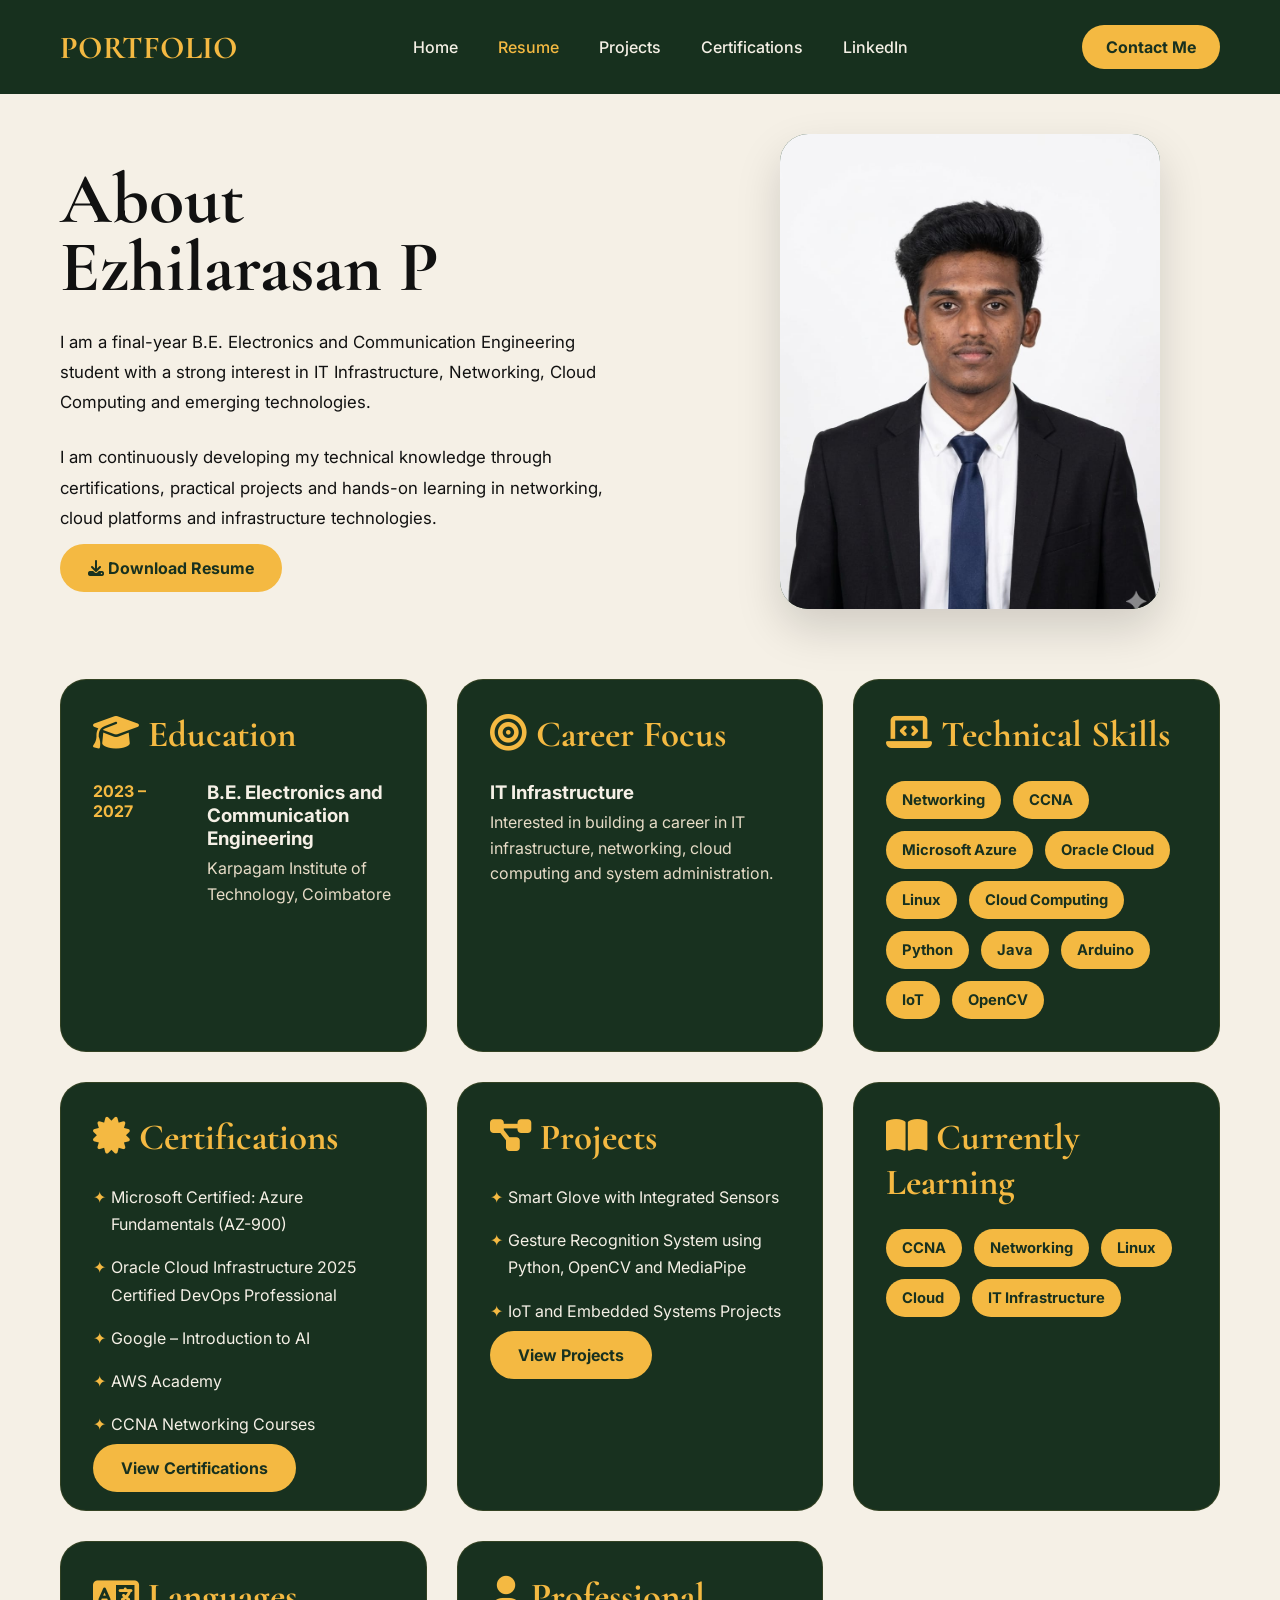
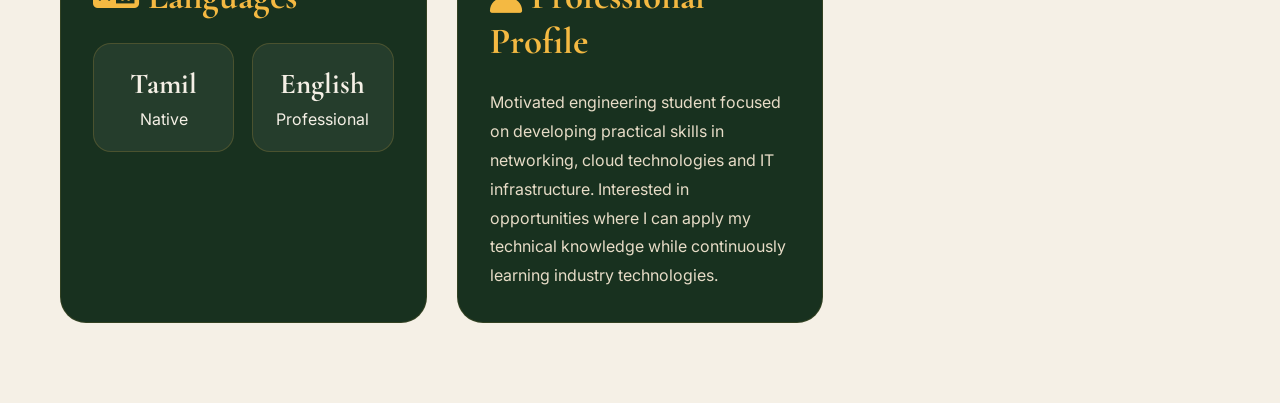
==== commit 19eea178: "Add files via upload" ====
--- a/about.html
+++ b/about.html
@@ -24,7 +24,7 @@
 <!-- NAVBAR -->
 <header class="navbar">
 
-  <div class="logo">EZHIL</div>
+  <div class="logo">PORTFOLIO</div>
 
   <nav>
     <ul class="nav-links">
@@ -361,4 +361,4 @@
 
 
 </body>
-</html>
+</html>
--- a/style.css
+++ b/style.css
@@ -1,25 +1,1623 @@
+/* =========================================
+   GLOBAL
+========================================= */
+
+*{
+  margin:0;
+  padding:0;
+  box-sizing:border-box;
+}
+
+html{
+  scroll-behavior:smooth;
+}
+
+body{
+  font-family:'Inter',sans-serif;
+  background:#18311f;
+  color:#f5f0e6;
+  overflow-x:hidden;
+}
+
+
+/* =========================================
+   NAVBAR
+========================================= */
+
+.navbar{
+  width:100%;
+  padding:25px 60px;
+  display:flex;
+  justify-content:space-between;
+  align-items:center;
+  position:sticky;
+  top:0;
+  z-index:100;
+  background:rgba(24,49,31,0.9);
+  backdrop-filter:blur(10px);
+}
+
+.logo{
+  font-family:'Cormorant Garamond',serif;
+  font-size:2rem;
+  font-weight:700;
+  color:#f4b942;
+}
+
+.nav-links{
+  display:flex;
+  list-style:none;
+  gap:40px;
+}
+
+.nav-links a{
+  text-decoration:none;
+  color:#f5f0e6;
+  font-weight:500;
+  transition:0.3s;
+}
+
+.nav-links a:hover,
+.nav-links a.active{
+  color:#f4b942;
+}
+
+.contact-btn{
+  background:#f4b942;
+  color:#18311f;
+  padding:12px 24px;
+  border-radius:30px;
+  text-decoration:none;
+  font-weight:700;
+}
+
+
+/* =========================================
+   HERO
+========================================= */
+
+.hero{
+  width:100%;
+  min-height:90vh;
+  display:grid;
+  grid-template-columns:1fr 1fr;
+  align-items:center;
+  padding:40px 60px;
+  position:relative;
+}
+
+.bg-text{
+  position:absolute;
+  top:20px;
+  left:80px;
+  font-family:'Cormorant Garamond',serif;
+  font-size:8rem;
+  line-height:0.85;
+  color:rgba(244,185,66,0.12);
+  font-weight:700;
+  z-index:1;
+}
+
+.hero-left,
+.hero-right{
+  position:relative;
+  z-index:2;
+}
+
+.star{
+  font-size:2rem;
+  color:#f4b942;
+  margin-bottom:20px;
+}
+
+.photo-card{
+  width:420px;
+  height:500px;
+  background:#c96b3b;
+  border-radius:20px;
+  overflow:hidden;
+  box-shadow:0 20px 50px rgba(0,0,0,0.35);
+}
+
+.photo-card img{
+  width:100%;
+  height:100%;
+  object-fit:cover;
+}
+
+.hero-desc{
+  margin-top:25px;
+  max-width:420px;
+  color:#e7dcc7;
+  line-height:1.7;
+}
+
+.intro{
+  color:#d9ccb4;
+  margin-bottom:10px;
+}
+
+.name{
+  font-family:'Cormorant Garamond',serif;
+  font-size:2.5rem;
+  margin-bottom:10px;
+}
+
+.title{
+  font-family:'Cormorant Garamond',serif;
+  font-size:5rem;
+  line-height:0.95;
+  margin-bottom:25px;
+}
+
+.title span{
+  display:block;
+  color:#f4b942;
+}
+
+.info p{
+  margin-bottom:10px;
+  color:#efe6d2;
+}
+
+
+/* =========================================
+   SOCIAL LINKS
+========================================= */
+
+.socials{
+  display:flex;
+  gap:15px;
+  margin:25px 0;
+}
+
+.socials a{
+  width:48px;
+  height:48px;
+  display:flex;
+  align-items:center;
+  justify-content:center;
+  border-radius:50%;
+  background:rgba(255,255,255,0.08);
+  color:#f5f0e6;
+  text-decoration:none;
+  transition:0.3s;
+}
+
+.socials a:hover{
+  background:#f4b942;
+  color:#18311f;
+  transform:translateY(-4px);
+}
+
+
+/* =========================================
+   HERO BUTTONS
+========================================= */
+
+.hero-buttons{
+  display:flex;
+  gap:15px;
+  margin-bottom:30px;
+}
+
+.btn{
+  padding:14px 28px;
+  border-radius:30px;
+  text-decoration:none;
+  font-weight:700;
+  transition:0.3s;
+}
+
+.btn.primary{
+  background:#f4b942;
+  color:#18311f;
+}
+
+.btn.secondary{
+  border:1px solid rgba(255,255,255,0.25);
+  color:#f5f0e6;
+}
+
+.btn:hover{
+  transform:translateY(-3px);
+}
+
+
+/* =========================================
+   STATS
+========================================= */
+
+.stats{
+  display:flex;
+  gap:20px;
+  flex-wrap:wrap;
+}
+
+.stat{
+  background:rgba(255,255,255,0.06);
+  border:1px solid rgba(244,185,66,0.18);
+  border-radius:18px;
+  padding:20px;
+  min-width:150px;
+}
+
+.stat h3{
+  color:#f4b942;
+  font-size:2rem;
+}
+
+.stat p{
+  color:#e7dcc7;
+}
+
+
+/* =========================================
+   SCROLL DOWN
+========================================= */
+
+.scroll-down{
+  width:110px;
+  height:110px;
+  margin:0 auto 40px;
+  border-radius:50%;
+  background:#f4b942;
+  display:flex;
+  align-items:center;
+  justify-content:center;
+}
+
+.scroll-down a{
+  color:#18311f;
+  text-decoration:none;
+  font-weight:700;
+  text-align:center;
+}
+
+
+/* =========================================
+   RESUME PAGE
+========================================= */
+
+.resume-page{
+  padding:40px 60px 80px;
+  background:#f5f0e6;
+  color:#111;
+}
+
+.resume-hero{
+  display:grid;
+  grid-template-columns:1.2fr 1fr;
+  gap:60px;
+  align-items:center;
+  margin-bottom:70px;
+}
+
+.resume-text h1{
+  font-family:'Cormorant Garamond',serif;
+  font-size:4.5rem;
+  line-height:0.95;
+  margin-bottom:25px;
+}
+
+.resume-text p{
+  font-size:1.05rem;
+  line-height:1.8;
+  margin-bottom:25px;
+  max-width:560px;
+}
+
+.resume-photo{
+  width:100%;
+  max-width:380px;
+  aspect-ratio:4/5;
+  background:#26472d;
+  border-radius:28px;
+  overflow:hidden;
+  justify-self:center;
+  box-shadow:0 20px 45px rgba(0,0,0,0.15);
+}
+
+.resume-photo img{
+  width:100%;
+  height:100%;
+  object-fit:cover;
+}
+
+.resume-grid{
+  display:grid;
+  grid-template-columns:repeat(auto-fit,minmax(320px,1fr));
+  gap:30px;
+}
+
+.resume-card{
+  background:#18311f;
+  color:#f5f0e6;
+  border-radius:26px;
+  padding:32px;
+  border:1px solid rgba(244,185,66,0.12);
+}
+
+.resume-card h2{
+  font-family:'Cormorant Garamond',serif;
+  font-size:2.3rem;
+  color:#f4b942;
+  margin-bottom:24px;
+}
+
+.timeline-item{
+  display:flex;
+  gap:18px;
+  margin-bottom:22px;
+}
+
+.year{
+  min-width:96px;
+  font-weight:700;
+  color:#f4b942;
+}
+
+.timeline-item h3{
+  margin-bottom:6px;
+}
+
+.timeline-item p{
+  color:#e7dcc7;
+  line-height:1.6;
+}
+
+.skill-tags{
+  display:flex;
+  flex-wrap:wrap;
+  gap:12px;
+}
+
+.skill-tags span{
+  background:#f4b942;
+  color:#18311f;
+  padding:10px 16px;
+  border-radius:999px;
+  font-size:0.92rem;
+  font-weight:700;
+}
+
+.cert-list{
+  list-style:none;
+  display:flex;
+  flex-direction:column;
+  gap:16px;
+}
+
+.cert-list li{
+  padding-left:18px;
+  position:relative;
+  line-height:1.7;
+}
+
+.cert-list li::before{
+  content:'✦';
+  position:absolute;
+  left:0;
+  color:#f4b942;
+}
+
+.language-grid{
+  display:grid;
+  grid-template-columns:1fr 1fr;
+  gap:18px;
+}
+
+.language-item{
+  background:rgba(255,255,255,0.06);
+  border:1px solid rgba(244,185,66,0.18);
+  border-radius:18px;
+  padding:22px;
+  text-align:center;
+}
+
+.language-item h3{
+  font-family:'Cormorant Garamond',serif;
+  font-size:1.8rem;
+  margin-bottom:8px;
+}
+
+
+/* =========================================
+   PROJECTS PAGE
+========================================= */
+
+.projects-page{
+  padding:40px 60px 80px;
+}
+
+.page-title{
+  text-align:center;
+  margin-bottom:50px;
+}
+
+.page-title h1{
+  font-family:'Cormorant Garamond',serif;
+  font-size:4.5rem;
+  color:#fff7e8;
+}
+
+.page-title p{
+  color:#d9ccb4;
+  margin-top:10px;
+}
+
+.project-grid{
+  display:grid;
+  grid-template-columns:repeat(auto-fit,minmax(340px,1fr));
+  gap:30px;
+  margin-bottom:70px;
+}
+
+.project-card{
+  background:rgba(255,255,255,0.06);
+  border:1px solid rgba(244,185,66,0.18);
+  border-radius:28px;
+  padding:30px;
+  backdrop-filter:blur(10px);
+  transition:0.3s ease;
+}
+
+.project-card:hover{
+  transform:translateY(-6px);
+  border-color:#f4b942;
+  box-shadow:0 15px 35px rgba(0,0,0,0.25);
+}
+
+.project-header{
+  display:flex;
+  justify-content:space-between;
+  align-items:center;
+  margin-bottom:18px;
+}
+
+.project-tag{
+  background:#f4b942;
+  color:#18311f;
+  padding:8px 14px;
+  border-radius:999px;
+  font-size:0.85rem;
+  font-weight:700;
+}
+
+.project-year{
+  color:#d9ccb4;
+}
+
+.project-card h2{
+  font-family:'Cormorant Garamond',serif;
+  font-size:2rem;
+  margin-bottom:14px;
+}
+
+.project-card p{
+  color:#e7dcc7;
+  line-height:1.7;
+  margin-bottom:20px;
+}
+
+.project-tech{
+  display:flex;
+  flex-wrap:wrap;
+  gap:10px;
+}
+
+.project-tech span{
+  background:rgba(255,255,255,0.08);
+  border:1px solid rgba(244,185,66,0.18);
+  padding:8px 14px;
+  border-radius:999px;
+  font-size:0.85rem;
+}
+
+
+/* =========================================
+   PROJECT IMAGES
+========================================= */
+
+.project-image{
+  width:100%;
+  height:260px;
+  overflow:hidden;
+  border-radius:18px;
+  margin-bottom:22px;
+  background:#fff;
+}
+
+.project-image img{
+  width:100%;
+  height:100%;
+  object-fit:cover;
+  display:block;
+  transition:0.4s ease;
+}
+
+.project-card:hover .project-image img{
+  transform:scale(1.04);
+}
+
+
+/* =========================================
+   ACHIEVEMENTS
+========================================= */
+
+.achievement-section h2{
+  font-family:'Cormorant Garamond',serif;
+  font-size:3rem;
+  color:#f4b942;
+  text-align:center;
+  margin-bottom:30px;
+}
+
+.achievement-grid{
+  display:grid;
+  grid-template-columns:repeat(auto-fit,minmax(240px,1fr));
+  gap:24px;
+}
+
+.achievement-card{
+  background:rgba(255,255,255,0.06);
+  border:1px solid rgba(244,185,66,0.18);
+  border-radius:24px;
+  padding:28px;
+  text-align:center;
+}
+
+.achievement-icon{
+  font-size:2.5rem;
+  margin-bottom:14px;
+}
+
+
+/* =========================================
+   CERTIFICATIONS
+========================================= */
+
+.certifications-section{
+  padding:80px 60px;
+  background:#18311f;
+  color:#f5f0e6;
+}
+
+.section-heading{
+  margin-bottom:40px;
+}
+
+.section-heading h2{
+  font-family:'Cormorant Garamond',serif;
+  font-size:3.5rem;
+  color:#fff7e8;
+  margin-bottom:8px;
+}
+
+.section-heading h2 span{
+  color:#f4b942;
+}
+
+.section-heading p{
+  color:#d9ccb4;
+  line-height:1.6;
+}
+
+.certificate-grid{
+  display:grid;
+  grid-template-columns:repeat(2,minmax(0,1fr));
+  gap:28px;
+}
+
+.certificate-card{
+  background:rgba(255,255,255,0.06);
+  border:1px solid rgba(244,185,66,0.18);
+  border-radius:24px;
+  overflow:hidden;
+  transition:0.3s ease;
+}
+
+.certificate-card:hover{
+  transform:translateY(-6px);
+  border-color:#f4b942;
+  box-shadow:0 15px 35px rgba(0,0,0,0.25);
+}
+
+.certificate-card > img{
+  width:100%;
+  height:280px;
+  object-fit:contain;
+  display:block;
+  background:#fff;
+}
+
+.certificate-content{
+  padding:24px;
+}
+
+.certificate-title{
+  display:flex;
+  justify-content:space-between;
+  align-items:flex-start;
+  gap:15px;
+}
+
+.certificate-title h3{
+  font-family:'Cormorant Garamond',serif;
+  font-size:1.7rem;
+  color:#fff7e8;
+  margin-bottom:5px;
+}
+
+.certificate-title p{
+  color:#d9ccb4;
+}
+
+.certificate-date{
+  background:rgba(244,185,66,0.12);
+  border:1px solid rgba(244,185,66,0.3);
+  color:#f4b942;
+  padding:7px 12px;
+  border-radius:999px;
+  font-size:0.8rem;
+  white-space:nowrap;
+}
+
+.certificate-tags{
+  display:flex;
+  flex-wrap:wrap;
+  gap:9px;
+  margin-top:20px;
+}
+
+.certificate-tags span{
+  background:rgba(255,255,255,0.07);
+  border:1px solid rgba(244,185,66,0.18);
+  color:#e7dcc7;
+  padding:8px 13px;
+  border-radius:999px;
+  font-size:0.8rem;
+}
+
+
+/* =========================================
+   LINKEDIN POSTS
+========================================= */
+
+.linkedin-section{
+  padding:80px 60px;
+  background:#142a1b;
+  color:#f5f0e6;
+}
+
+.linkedin-heading{
+  display:flex;
+  justify-content:space-between;
+  align-items:flex-start;
+  gap:30px;
+  margin-bottom:40px;
+}
+
+.linkedin-heading .section-heading{
+  margin-bottom:0;
+}
+
+.linkedin-profile-btn{
+  text-decoration:none;
+  color:#f4b942;
+  border:1px solid rgba(244,185,66,0.45);
+  padding:11px 20px;
+  border-radius:999px;
+  font-weight:700;
+  white-space:nowrap;
+  transition:0.3s;
+}
+
+.linkedin-profile-btn:hover{
+  background:#f4b942;
+  color:#18311f;
+}
+
+.linkedin-grid{
+  display:grid;
+  grid-template-columns:repeat(2,minmax(0,1fr));
+  gap:28px;
+}
+
+.linkedin-card{
+  display:block;
+  background:rgba(255,255,255,0.06);
+  border:1px solid rgba(244,185,66,0.18);
+  border-radius:24px;
+  overflow:hidden;
+  text-decoration:none;
+  color:#f5f0e6;
+  transition:0.3s ease;
+}
+
+.linkedin-card:hover{
+  transform:translateY(-6px);
+  border-color:#f4b942;
+  box-shadow:0 15px 35px rgba(0,0,0,0.25);
+}
+
+.linkedin-user{
+  padding:20px;
+  display:flex;
+  align-items:center;
+  gap:12px;
+}
+
+.linkedin-user > div:nth-child(2){
+  flex:1;
+}
+
+.linkedin-avatar{
+  width:48px;
+  height:48px;
+  border-radius:50%;
+  display:flex;
+  justify-content:center;
+  align-items:center;
+  background:#f4b942;
+  color:#18311f;
+  font-weight:800;
+  flex-shrink:0;
+}
+
+.linkedin-user h3{
+  font-size:1rem;
+  color:#fff7e8;
+  margin-bottom:3px;
+}
+
+.linkedin-user p{
+  color:#d9ccb4;
+  font-size:0.78rem;
+}
+
+.linkedin-user strong{
+  color:#0a66c2;
+}
+
+.linkedin-caption{
+  padding:0 20px 20px;
+  color:#e7dcc7;
+  line-height:1.6;
+}
+
+.linkedin-card > img{
+  display:block;
+  width:100%;
+  height:330px;
+  object-fit:contain;
+  background:#fff;
+}
+
+.view-post{
+  padding:17px 20px;
+  color:#f4b942;
+  font-weight:700;
+}
+
+
+/* =========================================
+   CONTACT
+========================================= */
+
+.contact-wrapper{
+  width:100%;
+  min-height:85vh;
+  display:grid;
+  grid-template-columns:1fr 1fr;
+  gap:60px;
+  padding:40px 60px 60px;
+  align-items:start;
+}
+
+.contact-sub{
+  color:#d9ccb4;
+  margin-bottom:12px;
+}
+
+.contact-title{
+  font-family:'Cormorant Garamond',serif;
+  font-size:5rem;
+  line-height:0.95;
+  margin-bottom:24px;
+}
+
+.contact-title span{
+  display:block;
+  color:#f4b942;
+}
+
+.contact-text{
+  color:#e7dcc7;
+  line-height:1.8;
+  margin-bottom:30px;
+}
+
+.contact-info{
+  display:flex;
+  flex-direction:column;
+  gap:18px;
+}
+
+.info-item{
+  display:flex;
+  align-items:center;
+  gap:16px;
+  background:rgba(255,255,255,0.06);
+  border:1px solid rgba(244,185,66,0.18);
+  border-radius:22px;
+  padding:18px;
+}
+
+.info-icon{
+  width:52px;
+  height:52px;
+  border-radius:16px;
+  background:#f4b942;
+  color:#18311f;
+  display:flex;
+  align-items:center;
+  justify-content:center;
+}
+
+.contact-form{
+  background:rgba(255,255,255,0.07);
+  border:1px solid rgba(244,185,66,0.18);
+  border-radius:28px;
+  padding:34px;
+}
+
+.form-group{
+  margin-bottom:22px;
+}
+
+.form-group label{
+  display:block;
+  margin-bottom:10px;
+  color:#fff7e8;
+  font-weight:600;
+}
+
+.form-group input,
+.form-group textarea{
+  width:100%;
+  padding:16px 18px;
+  border-radius:16px;
+  border:1px solid rgba(255,255,255,0.14);
+  background:rgba(255,255,255,0.05);
+  color:#fff7e8;
+  outline:none;
+}
+
+.form-group input:focus,
+.form-group textarea:focus{
+  border-color:#f4b942;
+}
+
+.form-group input::placeholder,
+.form-group textarea::placeholder{
+  color:#b8b0a0;
+}
+
+.send-btn{
+  width:100%;
+  border:none;
+  border-radius:18px;
+  padding:16px 24px;
+  background:#f4b942;
+  color:#18311f;
+  font-size:1rem;
+  font-weight:800;
+  cursor:pointer;
+}
+
+
+/* =========================================
+   TABLET RESPONSIVE
+========================================= */
+
+@media(max-width:1100px){
+
+  .hero,
+  .resume-hero,
+  .contact-wrapper{
+    grid-template-columns:1fr;
+    text-align:center;
+  }
+
+  .photo-card,
+  .resume-photo{
+    margin:auto;
+  }
+
+  .hero-buttons,
+  .socials,
+  .stats{
+    justify-content:center;
+  }
+
+  .bg-text{
+    font-size:5rem;
+    left:20px;
+  }
+}
+
+
+@media(max-width:900px){
+
+  .certificate-grid,
+  .linkedin-grid{
+    grid-template-columns:1fr;
+  }
+
+}
+
+
+/* =========================================
+   MOBILE RESPONSIVE
+========================================= */
+
+@media(max-width:768px){
+
+  .navbar{
+    padding:20px;
+    flex-direction:column;
+    gap:18px;
+  }
+
+  .nav-links{
+    flex-wrap:wrap;
+    justify-content:center;
+    gap:18px;
+  }
+
+  .hero,
+  .resume-page,
+  .projects-page,
+  .contact-wrapper{
+    padding:20px;
+  }
+
+  .photo-card{
+    width:100%;
+    max-width:340px;
+    height:420px;
+  }
+
+  .bg-text{
+    font-size:3rem;
+    top:120px;
+  }
+
+  .title,
+  .contact-title{
+    font-size:3rem;
+  }
+
+  .resume-text h1,
+  .page-title h1{
+    font-size:3rem;
+  }
+
+  .hero-buttons{
+    flex-direction:column;
+    align-items:center;
+  }
+
+  .btn{
+    width:240px;
+    text-align:center;
+  }
+
+  .language-grid{
+    grid-template-columns:1fr;
+  }
+
+
+  /* PROJECT */
+
+  .project-grid{
+    grid-template-columns:1fr;
+  }
+
+  .project-image{
+    height:220px;
+  }
+
+
+  /* CERTIFICATIONS */
+
+  .certifications-section{
+    padding:60px 20px;
+  }
+
+  .section-heading h2{
+    font-size:2.5rem;
+  }
+
+  .certificate-card > img{
+    height:220px;
+  }
+
+  .certificate-title{
+    flex-direction:column;
+  }
+
+  .certificate-date{
+    width:fit-content;
+  }
+
+
+  /* LINKEDIN */
+
+  .linkedin-section{
+    padding:60px 20px;
+  }
+
+  .linkedin-heading{
+    flex-direction:column;
+    align-items:flex-start;
+  }
+
+  .linkedin-card > img{
+    height:250px;
+  }
+
+}
+
+
+/* =========================================
+   SMALL MOBILE
+========================================= */
+
+@media(max-width:480px){
+
+  .navbar{
+    padding:15px;
+  }
+
+  .logo{
+    font-size:1.6rem;
+  }
+
+  .nav-links{
+    gap:12px;
+  }
+
+  .nav-links a{
+    font-size:0.85rem;
+  }
+
+  .hero{
+    padding:20px 15px;
+  }
+
+  .title{
+    font-size:2.6rem;
+  }
+
+  .name{
+    font-size:2rem;
+  }
+
+  .photo-card{
+    height:380px;
+  }
+
+  .certifications-section,
+  .linkedin-section{
+    padding:50px 15px;
+  }
+
+  .certificate-card > img{
+    height:190px;
+  }
+
+  .linkedin-card > img{
+    height:220px;
+  }
+
+  .certificate-content{
+    padding:18px;
+  }
+
+  .linkedin-user{
+    padding:16px;
+  }
+
+  .linkedin-caption{
+    padding:0 16px 16px;
+  }
+
+  .view-post{
+    padding:15px 16px;
+  }
+
+}
+/* =========================================================
+   CONTACT PAGE + SOCIAL LINKS + FOOTER
+   Paste this at the VERY BOTTOM of style.css
+========================================================= */
+
+
+/* ==============================
+   CONTACT LINK CARDS
+================================ */
+
+.contact-link{
+    text-decoration:none;
+    color:inherit;
+
+    transition:
+        transform 0.3s ease,
+        border-color 0.3s ease,
+        background 0.3s ease,
+        box-shadow 0.3s ease;
+}
+
+.contact-link:hover{
+    transform:translateY(-4px);
+
+    border-color:#f4b942;
+
+    background:rgba(255,255,255,0.09);
+
+    box-shadow:0 12px 30px rgba(0,0,0,0.18);
+}
+
+.contact-link h3{
+    color:#f5f0e6;
+
+    font-size:1rem;
+    font-weight:500;
+
+    word-break:break-word;
+}
+
+.contact-link p{
+    color:#d9ccb4;
+
+    margin-bottom:3px;
+}
+
+
+/* ==============================
+   CONTACT INFORMATION
+================================ */
+
+.contact-info{
+    display:flex;
+    flex-direction:column;
+
+    gap:18px;
+}
+
+.info-item{
+    display:flex;
+    align-items:center;
+
+    gap:16px;
+
+    background:rgba(255,255,255,0.06);
+
+    border:1px solid rgba(244,185,66,0.18);
+
+    border-radius:22px;
+
+    padding:18px;
+}
+
+.info-icon{
+    width:52px;
+    height:52px;
+
+    min-width:52px;
+
+    display:flex;
+    align-items:center;
+    justify-content:center;
+
+    border-radius:16px;
+
+    background:#f4b942;
+
+    color:#18311f;
+
+    font-size:1.2rem;
+}
+
+
+/* ==============================
+   CONTACT FORM
+================================ */
+
+.contact-form{
+    background:rgba(255,255,255,0.07);
+
+    border:1px solid rgba(244,185,66,0.18);
+
+    border-radius:28px;
+
+    padding:34px;
+}
+
+.form-group{
+    margin-bottom:22px;
+}
+
+.form-group label{
+    display:block;
+
+    margin-bottom:10px;
+
+    color:#fff7e8;
+
+    font-weight:600;
+}
+
+.form-group input,
+.form-group textarea{
+    width:100%;
+
+    padding:16px 18px;
+
+    border-radius:16px;
+
+    border:1px solid rgba(255,255,255,0.14);
+
+    background:rgba(255,255,255,0.05);
+
+    color:#fff7e8;
+
+    outline:none;
+
+    font-family:'Inter',sans-serif;
+
+    font-size:1rem;
+
+    transition:0.3s;
+}
+
+.form-group input:focus,
+.form-group textarea:focus{
+    border-color:#f4b942;
+
+    background:rgba(255,255,255,0.08);
+}
+
+.form-group input::placeholder,
+.form-group textarea::placeholder{
+    color:#b8b0a0;
+}
+
+.form-group textarea{
+    min-height:150px;
+
+    resize:vertical;
+}
+
+
+/* ==============================
+   SEND MESSAGE BUTTON
+================================ */
+
+.send-btn{
+    width:100%;
+
+    border:none;
+
+    border-radius:18px;
+
+    padding:16px 24px;
+
+    background:#f4b942;
+
+    color:#18311f;
+
+    font-size:1rem;
+
+    font-weight:800;
+
+    cursor:pointer;
+
+    transition:0.3s;
+}
+
+.send-btn:hover{
+    transform:translateY(-3px);
+
+    box-shadow:0 10px 25px rgba(0,0,0,0.20);
+}
+
+
+/* =========================================================
+   FIND ME ONLINE
+========================================================= */
+
+.social-contact-section{
+    padding:65px 60px;
+
+    text-align:center;
+
+    background:#18311f;
+
+    border-top:1px solid rgba(244,185,66,0.18);
+}
+
+.social-contact-section h2{
+    font-family:'Cormorant Garamond',serif;
+
+    font-size:3.5rem;
+
+    color:#f4b942;
+
+    margin-bottom:10px;
+}
+
+.social-contact-section p{
+    color:#e7dcc7;
+
+    margin-bottom:30px;
+
+    line-height:1.7;
+}
+
+
+/* ==============================
+   SOCIAL ICONS
+================================ */
+
+.social-contact-icons{
+    display:flex;
+
+    align-items:center;
+    justify-content:center;
+
+    flex-wrap:wrap;
+
+    gap:18px;
+}
+
+.social-contact-icons a{
+    width:60px;
+    height:60px;
+
+    display:flex;
+
+    align-items:center;
+    justify-content:center;
+
+    border-radius:50%;
+
+    background:rgba(255,255,255,0.07);
+
+    border:1px solid rgba(244,185,66,0.18);
+
+    color:#f5f0e6;
+
+    font-size:1.35rem;
+
+    text-decoration:none;
+
+    transition:
+        background 0.3s ease,
+        color 0.3s ease,
+        transform 0.3s ease,
+        border-color 0.3s ease;
+}
+
+.social-contact-icons a:hover{
+    background:#f4b942;
+
+    color:#18311f;
+
+    border-color:#f4b942;
+
+    transform:translateY(-5px);
+}
+
+
+/* =========================================================
+   FOOTER
+========================================================= */
+
+.portfolio-footer{
+    padding:30px 20px;
+
+    text-align:center;
+
+    background:#18311f;
+
+    border-top:1px solid rgba(244,185,66,0.18);
+
+    color:#d9ccb4;
+}
+
+.portfolio-footer p{
+    margin:0;
+
+    line-height:1.7;
+}
+
+
+/* =========================================================
+   CONTACT PAGE TABLET RESPONSIVE
+========================================================= */
+
+@media(max-width:1100px){
+
+    .contact-wrapper{
+        grid-template-columns:1fr;
+
+        gap:40px;
+    }
+
+    .contact-left{
+        max-width:800px;
+
+        margin:auto;
+    }
+
+    .contact-form{
+        max-width:800px;
+
+        width:100%;
+
+        margin:auto;
+    }
+
+}
+
+
+/* =========================================================
+   CONTACT PAGE MOBILE
+========================================================= */
+
+@media(max-width:768px){
+
+    .contact-wrapper{
+        padding:30px 20px 50px;
+
+        gap:35px;
+    }
+
+    .contact-title{
+        font-size:3rem;
+    }
+
+    .contact-form{
+        padding:25px 20px;
+
+        border-radius:22px;
+    }
+
+    .info-item{
+        padding:16px;
+    }
+
+    .info-icon{
+        width:48px;
+        height:48px;
+
+        min-width:48px;
+    }
+
+    .contact-link h3{
+        font-size:0.9rem;
+    }
+
+    .social-contact-section{
+        padding:50px 20px;
+    }
+
+    .social-contact-section h2{
+        font-size:2.7rem;
+    }
+
+    .social-contact-icons{
+        gap:14px;
+    }
+
+    .social-contact-icons a{
+        width:54px;
+        height:54px;
+
+        font-size:1.2rem;
+    }
+
+}
+
+
+/* =========================================================
+   SMALL MOBILE
+========================================================= */
+
+@media(max-width:480px){
+
+    .contact-title{
+        font-size:2.5rem;
+    }
+
+    .contact-text{
+        font-size:0.95rem;
+    }
+
+    .contact-form{
+        padding:20px 16px;
+    }
+
+    .form-group input,
+    .form-group textarea{
+        padding:14px 15px;
+
+        font-size:0.95rem;
+    }
+
+    .info-item{
+        gap:12px;
+    }
+
+    .info-icon{
+        width:44px;
+        height:44px;
+
+        min-width:44px;
+
+        border-radius:13px;
+    }
+
+    .contact-link h3{
+        font-size:0.82rem;
+    }
+
+    .social-contact-section{
+        padding:45px 15px;
+    }
+
+    .social-contact-section h2{
+        font-size:2.3rem;
+    }
+
+    .social-contact-icons a{
+        width:50px;
+        height:50px;
+    }
+
+    .portfolio-footer{
+        padding:25px 15px;
+
+        font-size:0.9rem;
+    }
+
+}
 /* =====================================================
-   NEW CERTIFICATIONS PAGE
+   CERTIFICATE PAGE - FINAL LAYOUT FIX
+   KEEP THIS AT THE VERY BOTTOM OF style.css
 ===================================================== */
 
 .certifications-page{
-    background:#14351f;
+    width:100%;
     min-height:100vh;
-    padding:80px 4% 100px;
-}
-
+    padding:70px 60px 100px;
+    background:#18311f;
+}
 
 /* HEADER */
 
 .certifications-header{
-    max-width:850px;
-    margin:0 auto 65px;
+    max-width:900px;
+    margin:0 auto 60px;
     text-align:center;
 }
 
-.section-label{
+.certifications-header .section-label{
     color:#f4b942;
-    font-size:0.85rem;
+    font-size:14px;
     font-weight:700;
     letter-spacing:3px;
     margin-bottom:15px;
@@ -27,10 +1625,10 @@
 
 .certifications-header h1{
     font-family:'Cormorant Garamond',serif;
+    font-size:4.5rem;
+    line-height:1;
     color:#f5f0e6;
-    font-size:4.5rem;
-    line-height:0.95;
-    margin-bottom:25px;
+    margin-bottom:20px;
 }
 
 .certifications-header h1 span{
@@ -38,47 +1636,39 @@
 }
 
 .certifications-intro{
+    max-width:700px;
+    margin:0 auto;
     color:#d9ccb4;
-    max-width:680px;
-    margin:0 auto;
-    font-size:1.05rem;
-    line-height:1.8;
-}
-
+    font-size:17px;
+    line-height:1.7;
+}
 
 /* STATS */
 
 .cert-stats{
     display:flex;
     justify-content:center;
-    gap:15px;
+    gap:20px;
     margin-top:35px;
 }
 
 .cert-stats div{
-    min-width:145px;
+    min-width:150px;
     padding:18px 25px;
-
-    border-radius:15px;
-
     background:rgba(255,255,255,0.06);
-
-    border:1px solid rgba(244,185,66,0.22);
+    border:1px solid rgba(244,185,66,0.25);
+    border-radius:16px;
 }
 
 .cert-stats strong{
     display:block;
-
     color:#f4b942;
-
-    font-family:'Cormorant Garamond',serif;
-
-    font-size:2rem;
+    font-size:30px;
 }
 
 .cert-stats span{
     color:#e7dcc7;
-    font-size:0.85rem;
+    font-size:14px;
 }
 
 
@@ -87,234 +1677,242 @@
 ===================================================== */
 
 .certificates-grid{
+    width:100%;
     max-width:1450px;
-    margin:auto;
-
-    display:grid;
-
-    grid-template-columns:
-        repeat(2,minmax(0,1fr));
-
-    gap:30px;
-}
-
-
-/* CARD */
-
-.certificate-item{
-    overflow:hidden;
-
-    border-radius:22px;
+    margin:0 auto;
+
+    display:grid !important;
+    grid-template-columns:repeat(2, minmax(0,1fr)) !important;
+
+    gap:30px !important;
+}
+
+
+/* =====================================================
+   EACH CARD
+===================================================== */
+
+.certificates-grid .certificate-item{
+    width:100% !important;
+    min-width:0 !important;
+
+    display:block;
+
+    background:#23452f !important;
+
+    border:1px solid rgba(244,185,66,0.25);
+
+    border-radius:24px;
+
+    overflow:hidden !important;
+
+    transition:0.3s ease;
+}
+
+.certificates-grid .certificate-item:hover{
+    transform:translateY(-6px);
+
+    border-color:#f4b942;
+
+    box-shadow:0 20px 45px rgba(0,0,0,0.25);
+}
+
+
+/* =====================================================
+   IMAGE AREA
+===================================================== */
+
+.certificates-grid .certificate-image{
+    position:relative !important;
+
+    width:100% !important;
+    height:320px !important;
+
+    min-height:320px !important;
+    max-height:320px !important;
+
+    display:flex !important;
+
+    align-items:center !important;
+    justify-content:center !important;
+
+    background:#ffffff !important;
+
+    overflow:hidden !important;
+
+    padding:15px;
+}
+
+
+/* IMPORTANT IMAGE FIX */
+
+.certificates-grid .certificate-image img{
+    display:block !important;
+
+    width:100% !important;
+    height:100% !important;
+
+    max-width:100% !important;
+    max-height:100% !important;
+
+    object-fit:contain !important;
+
+    object-position:center !important;
+
+    margin:0 auto !important;
+}
+
+
+/* CATEGORY */
+
+.certificates-grid .cert-category{
+    position:absolute !important;
+
+    top:15px !important;
+    left:15px !important;
+
+    z-index:5;
+
+    display:inline-block;
+
+    background:#f4b942 !important;
+    color:#18311f !important;
+
+    padding:7px 14px;
+
+    border-radius:30px;
+
+    font-size:12px;
+    font-weight:700;
+}
+
+
+/* =====================================================
+   CONTENT
+===================================================== */
+
+.certificates-grid .certificate-info{
+    width:100%;
+
+    padding:25px !important;
 
     background:#23452f;
-
-    border:1px solid
-        rgba(244,185,66,0.25);
-
-    transition:
-        transform .3s ease,
-        border-color .3s ease,
-        box-shadow .3s ease;
-}
-
-.certificate-item:hover{
-    transform:translateY(-7px);
-
-    border-color:#f4b942;
-
-    box-shadow:
-        0 20px 45px
-        rgba(0,0,0,.25);
-}
-
-
-/* IMAGE */
-
-.certificate-image{
-    height:330px;
-
-    position:relative;
-
+}
+
+.certificates-grid .certificate-top{
+    display:flex !important;
+
+    justify-content:space-between !important;
+
+    align-items:flex-start !important;
+
+    gap:20px;
+}
+
+.certificates-grid .certificate-company{
+    color:#f4b942 !important;
+
+    font-size:14px;
+
+    font-weight:600;
+
+    margin-bottom:7px;
+}
+
+.certificates-grid .certificate-info h2{
+    color:#f5f0e6 !important;
+
+    font-family:'Cormorant Garamond',serif;
+
+    font-size:27px !important;
+
+    line-height:1.15;
+
+    margin:0 !important;
+}
+
+.certificates-grid .certificate-date{
+    flex-shrink:0;
+
+    background:rgba(244,185,66,0.12);
+
+    color:#f4b942;
+
+    border:1px solid rgba(244,185,66,0.3);
+
+    border-radius:20px;
+
+    padding:7px 12px;
+
+    font-size:12px;
+}
+
+.certificates-grid .certificate-description{
+    color:#d9ccb4 !important;
+
+    font-size:15px;
+
+    line-height:1.7;
+
+    margin:20px 0 !important;
+}
+
+
+/* TAGS */
+
+.certificates-grid .certificate-tags{
+    display:flex !important;
+
+    flex-wrap:wrap !important;
+
+    gap:8px !important;
+}
+
+.certificates-grid .certificate-tags span{
+    display:inline-block;
+
+    background:rgba(255,255,255,0.05);
+
+    border:1px solid rgba(244,185,66,0.22);
+
+    color:#e7dcc7;
+
+    border-radius:30px;
+
+    padding:7px 13px;
+
+    font-size:12px;
+}
+
+
+/* =====================================================
+   AZURE FEATURED CARD
+===================================================== */
+
+.certificates-grid .featured-cert{
+    grid-column:1 / -1 !important;
+
+    display:grid !important;
+
+    grid-template-columns:1.25fr 0.75fr !important;
+}
+
+.certificates-grid .featured-cert .certificate-image{
+    height:390px !important;
+
+    min-height:390px !important;
+
+    max-height:390px !important;
+}
+
+.certificates-grid .featured-cert .certificate-info{
     display:flex;
 
-    align-items:center;
+    flex-direction:column;
+
     justify-content:center;
 
-    background:#fff;
-
-    overflow:hidden;
-}
-
-.certificate-image img{
-    width:100%;
-    height:100%;
-
-    object-fit:contain;
-
-    transition:transform .4s ease;
-}
-
-.certificate-item:hover
-.certificate-image img{
-    transform:scale(1.025);
-}
-
-
-/* CATEGORY */
-
-.cert-category{
-    position:absolute;
-
-    left:18px;
-    top:18px;
-
-    padding:8px 15px;
-
-    border-radius:30px;
-
-    background:#f4b942;
-
-    color:#14351f;
-
-    font-size:.78rem;
-
-    font-weight:700;
-
-    box-shadow:
-        0 5px 15px
-        rgba(0,0,0,.15);
-}
-
-
-/* INFORMATION */
-
-.certificate-info{
-    padding:28px;
-}
-
-.certificate-top{
-    display:flex;
-
-    align-items:flex-start;
-
-    justify-content:space-between;
-
-    gap:20px;
-}
-
-.certificate-company{
-    color:#f4b942;
-
-    font-size:.85rem;
-
-    font-weight:600;
-
-    margin-bottom:7px;
-}
-
-.certificate-info h2{
-    font-family:
-        'Cormorant Garamond',
-        serif;
-
-    color:#f5f0e6;
-
-    font-size:1.75rem;
-
-    line-height:1.1;
-
-    margin:0;
-}
-
-.certificate-date{
-    flex-shrink:0;
-
-    padding:7px 11px;
-
-    border-radius:20px;
-
-    background:
-        rgba(244,185,66,.12);
-
-    border:
-        1px solid
-        rgba(244,185,66,.3);
-
-    color:#f4b942;
-
-    font-size:.78rem;
-}
-
-
-/* DESCRIPTION */
-
-.certificate-description{
-    color:#d9ccb4;
-
-    line-height:1.7;
-
-    font-size:.93rem;
-
-    margin:20px 0;
-}
-
-
-/* TAGS */
-
-.certificate-tags{
-    display:flex;
-
-    flex-wrap:wrap;
-
-    gap:8px;
-}
-
-.certificate-tags span{
-    padding:7px 13px;
-
-    border-radius:20px;
-
-    background:
-        rgba(255,255,255,.05);
-
-    border:
-        1px solid
-        rgba(244,185,66,.2);
-
-    color:#e7dcc7;
-
-    font-size:.76rem;
-}
-
-
-/* FEATURED CERT */
-
-.featured-cert{
-    grid-column:span 2;
-
-    display:grid;
-
-    grid-template-columns:1.2fr 1fr;
-}
-
-.featured-cert .certificate-image{
-    height:100%;
-    min-height:400px;
-}
-
-.featured-cert .certificate-info{
-    display:flex;
-
-    flex-direction:column;
-
-    justify-content:center;
-
-    padding:45px;
-}
-
-.featured-cert
-.certificate-info h2{
-    font-size:2.4rem;
+    padding:40px !important;
 }
 
 
@@ -323,77 +1921,35 @@
 ===================================================== */
 
 .certificate-cta{
-    padding:90px 20px;
+    width:100%;
+
+    padding:80px 20px;
 
     text-align:center;
 
     background:#18311f;
 
-    border-top:
-        1px solid
-        rgba(244,185,66,.18);
-}
-
-.certificate-cta > p:first-child{
-    color:#f4b942;
-
-    letter-spacing:3px;
-
-    font-size:.8rem;
-
-    font-weight:700;
+    border-top:1px solid rgba(244,185,66,0.18);
 }
 
 .certificate-cta h2{
-    font-family:
-        'Cormorant Garamond',
-        serif;
+    font-family:'Cormorant Garamond',serif;
+
+    color:#f5f0e6;
 
     font-size:3.5rem;
 
-    color:#f5f0e6;
-
-    margin:12px 0;
+    margin:10px 0;
 }
 
 .certificate-cta h2 span{
     color:#f4b942;
 }
 
-.cta-text{
+.certificate-cta .cta-text{
     color:#d9ccb4;
 
-    margin-bottom:30px;
-}
-
-.certificate-cta-btn{
-    display:inline-flex;
-
-    align-items:center;
-
-    gap:10px;
-
-    padding:15px 28px;
-
-    border-radius:30px;
-
-    background:#f4b942;
-
-    color:#14351f;
-
-    text-decoration:none;
-
-    font-weight:700;
-
-    transition:.3s;
-}
-
-.certificate-cta-btn:hover{
-    transform:translateY(-3px);
-
-    box-shadow:
-        0 10px 25px
-        rgba(244,185,66,.2);
+    margin-bottom:25px;
 }
 
 
@@ -403,31 +1959,26 @@
 
 @media(max-width:1000px){
 
+    .certifications-page{
+        padding:60px 30px 80px;
+    }
+
     .certificates-grid{
-        grid-template-columns:1fr;
-    }
-
-    .featured-cert{
-        grid-column:auto;
-
-        display:block;
-    }
-
-    .featured-cert
-    .certificate-image{
-        height:330px;
-
-        min-height:0;
-    }
-
-    .featured-cert
-    .certificate-info{
-        padding:28px;
-    }
-
-    .featured-cert
-    .certificate-info h2{
-        font-size:1.75rem;
+        grid-template-columns:1fr !important;
+    }
+
+    .certificates-grid .featured-cert{
+        grid-column:auto !important;
+
+        display:block !important;
+    }
+
+    .certificates-grid .featured-cert .certificate-image{
+        height:300px !important;
+
+        min-height:300px !important;
+
+        max-height:300px !important;
     }
 
 }
@@ -440,9 +1991,7 @@
 @media(max-width:600px){
 
     .certifications-page{
-        padding:
-            55px 15px
-            70px;
+        padding:45px 15px 60px;
     }
 
     .certifications-header h1{
@@ -457,33 +2006,34 @@
         width:100%;
     }
 
-    .certificate-image{
-        height:220px;
-    }
-
-    .featured-cert
-    .certificate-image{
-        height:220px;
-    }
-
-    .certificate-info{
-        padding:20px;
-    }
-
-    .certificate-top{
+    .certificates-grid{
+        gap:20px !important;
+    }
+
+    .certificates-grid .certificate-image,
+    .certificates-grid .featured-cert .certificate-image{
+
+        height:220px !important;
+
+        min-height:220px !important;
+
+        max-height:220px !important;
+    }
+
+    .certificates-grid .certificate-info{
+        padding:20px !important;
+    }
+
+    .certificates-grid .certificate-top{
         flex-direction:column;
-    }
-
-    .certificate-info h2{
-        font-size:1.5rem;
-    }
-
-    .certificate-cta{
-        padding:65px 20px;
+        gap:12px;
+    }
+
+    .certificates-grid .certificate-info h2{
+        font-size:23px !important;
     }
 
     .certificate-cta h2{
-        font-size:2.6rem;
-    }
-
-}
+        font-size:2.7rem;
+    }
+}
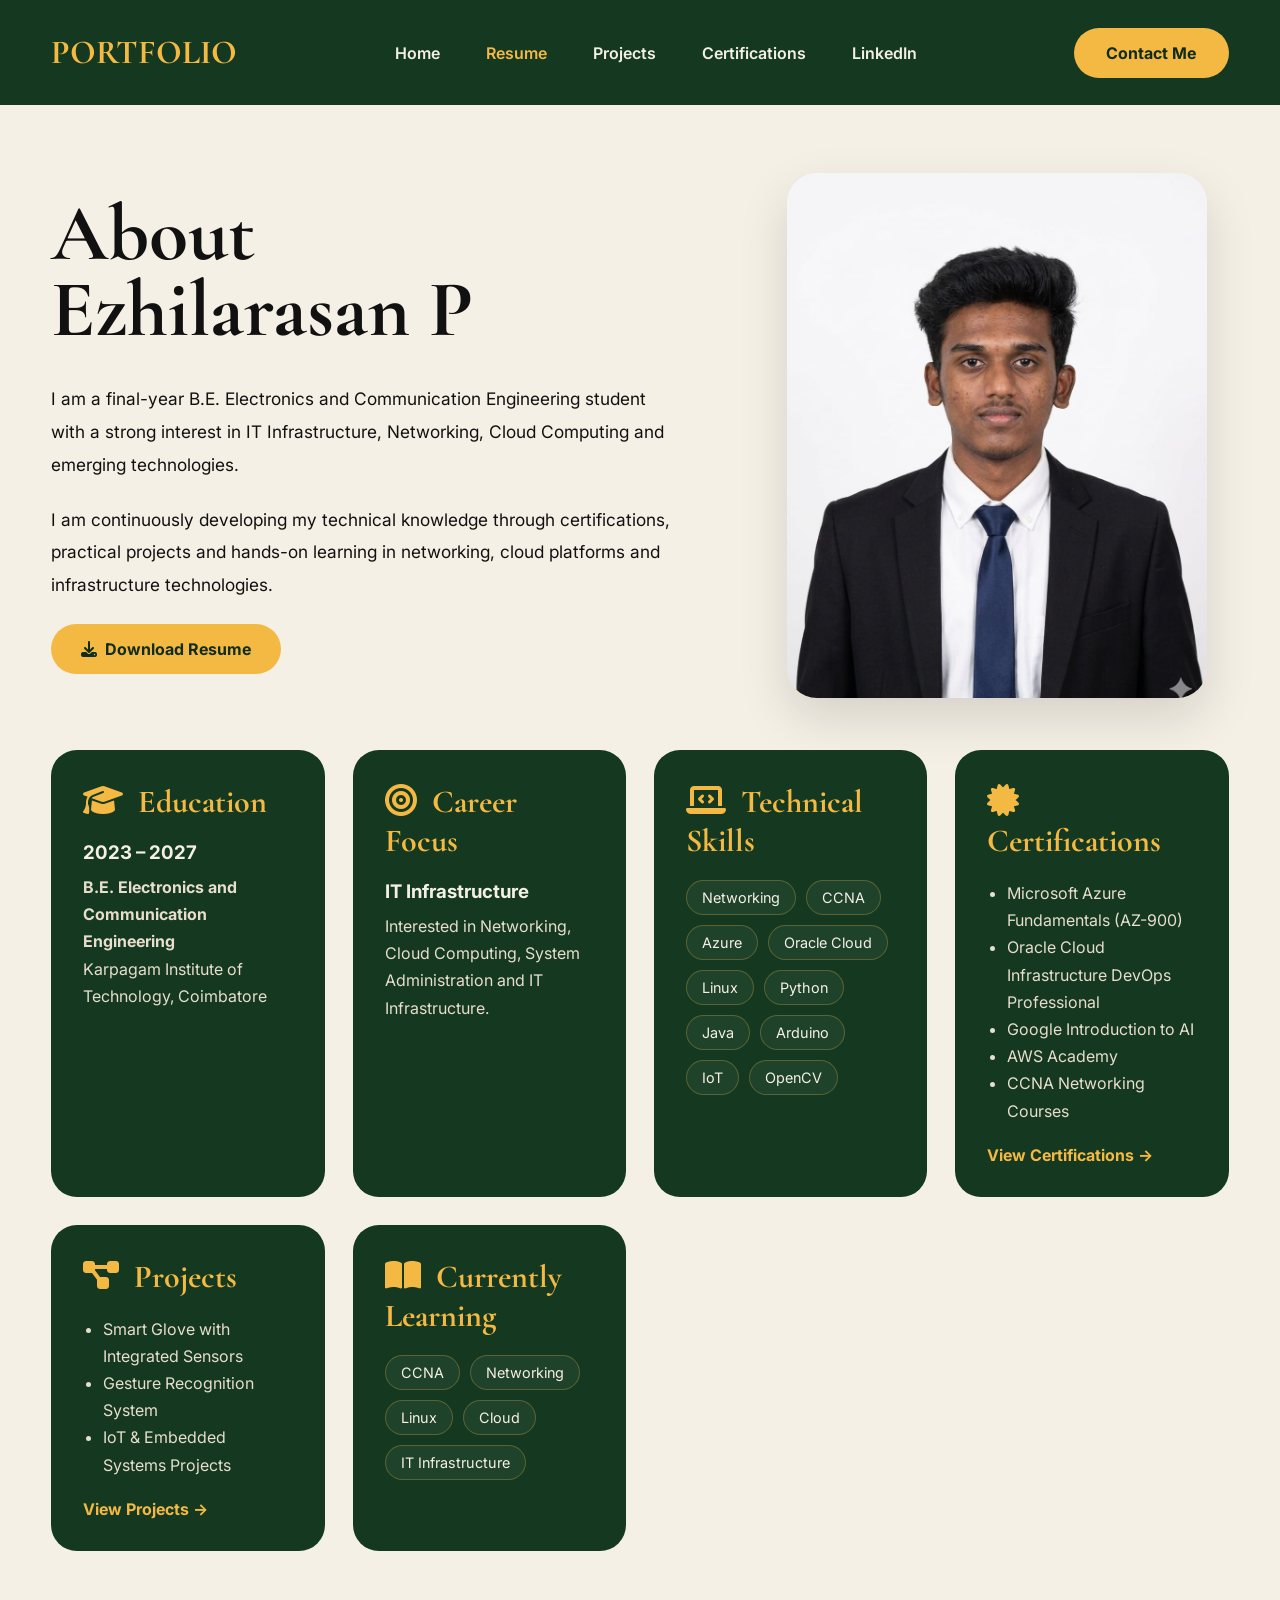
==== commit bdfc4299: "Revise about.html for improved layout and content Updated the structure and content of the about.htm" ====
--- a/about.html
+++ b/about.html
@@ -1,6 +1,5 @@
 <!DOCTYPE html>
 <html lang="en">
-
 <head>
   <meta charset="UTF-8">
   <meta name="viewport" content="width=device-width, initial-scale=1.0">
@@ -9,356 +8,179 @@
 
   <link rel="preconnect" href="https://fonts.googleapis.com">
   <link rel="preconnect" href="https://fonts.gstatic.com" crossorigin>
+  <link href="https://fonts.googleapis.com/css2?family=Cormorant+Garamond:wght@500;600;700&family=Inter:wght@400;500;600;700&display=swap" rel="stylesheet">
 
-  <link href="https://fonts.googleapis.com/css2?family=Cormorant+Garamond:wght@400;500;600;700&family=Inter:wght@300;400;500;600;700&display=swap"
-        rel="stylesheet">
-
-  <link rel="stylesheet"
-        href="https://cdnjs.cloudflare.com/ajax/libs/font-awesome/6.5.2/css/all.min.css">
-
+  <link rel="stylesheet" href="https://cdnjs.cloudflare.com/ajax/libs/font-awesome/6.5.2/css/all.min.css">
   <link rel="stylesheet" href="style.css">
 </head>
 
-<body>
+<body class="resume-body">
 
-<!-- NAVBAR -->
 <header class="navbar">
-
-  <div class="logo">PORTFOLIO</div>
+  <a href="index.html" class="logo">PORTFOLIO</a>
 
   <nav>
     <ul class="nav-links">
-
-      <li>
-        <a href="index.html">Home</a>
-      </li>
-
-      <li>
-        <a href="about.html" class="active">Resume</a>
-      </li>
-
-      <li>
-        <a href="projects.html">Projects</a>
-      </li>
-
-      <li>
-        <a href="certificates.html">Certifications</a>
-      </li>
-
-      <li>
-        <a href="linkedin.html">LinkedIn</a>
-      </li>
-
+      <li><a href="index.html">Home</a></li>
+      <li><a href="about.html" class="active">Resume</a></li>
+      <li><a href="projects.html">Projects</a></li>
+      <li><a href="certificates.html">Certifications</a></li>
+      <li><a href="linkedin.html">LinkedIn</a></li>
     </ul>
   </nav>
 
-  <a href="contact.html" class="contact-btn">
-    Contact Me
-  </a>
-
+  <a href="contact.html" class="contact-btn">Contact Me</a>
 </header>
 
 
-<!-- RESUME PAGE -->
 <main class="resume-page">
 
-  <!-- TOP SECTION -->
   <section class="resume-hero">
 
     <div class="resume-text">
 
       <h1>
-        About <br>
+        About<br>
         Ezhilarasan P
       </h1>
 
       <p>
-        I am a final-year B.E. Electronics and Communication
-        Engineering student with a strong interest in
-        IT Infrastructure, Networking, Cloud Computing
-        and emerging technologies.
+        I am a final-year B.E. Electronics and Communication Engineering
+        student with a strong interest in IT Infrastructure, Networking,
+        Cloud Computing and emerging technologies.
       </p>
 
       <p>
-        I am continuously developing my technical knowledge
-        through certifications, practical projects and
-        hands-on learning in networking, cloud platforms
-        and infrastructure technologies.
+        I am continuously developing my technical knowledge through
+        certifications, practical projects and hands-on learning in
+        networking, cloud platforms and infrastructure technologies.
       </p>
 
-      <a href="resume.docx"
-         class="btn primary"
-         download>
-
+      <a href="resume.docx" class="btn primary" download>
         <i class="fa-solid fa-download"></i>
         Download Resume
-
       </a>
 
     </div>
 
 
     <div class="resume-photo">
-
-      <img src="ezhil.jpg"
-           alt="Ezhilarasan P">
-
+      <img src="ezhil.jpg" alt="Ezhilarasan P">
     </div>
 
   </section>
 
 
-  <!-- RESUME CARDS -->
   <section class="resume-grid">
 
-
-    <!-- EDUCATION -->
     <article class="resume-card">
-
       <h2>
         <i class="fa-solid fa-graduation-cap"></i>
         Education
       </h2>
 
-      <div class="timeline-item">
+      <h3>2023 – 2027</h3>
 
-        <div class="year">
-          2023 – 2027
-        </div>
+      <p>
+        <strong>B.E. Electronics and Communication Engineering</strong>
+      </p>
 
-        <div>
-
-          <h3>
-            B.E. Electronics and Communication Engineering
-          </h3>
-
-          <p>
-            Karpagam Institute of Technology,
-            Coimbatore
-          </p>
-
-        </div>
-
-      </div>
-
+      <p>Karpagam Institute of Technology, Coimbatore</p>
     </article>
 
 
-    <!-- CAREER INTEREST -->
     <article class="resume-card">
-
       <h2>
         <i class="fa-solid fa-bullseye"></i>
         Career Focus
       </h2>
 
-      <div class="timeline-item">
+      <h3>IT Infrastructure</h3>
 
-        <div>
-
-          <h3>
-            IT Infrastructure
-          </h3>
-
-          <p>
-            Interested in building a career in IT
-            infrastructure, networking, cloud computing
-            and system administration.
-          </p>
-
-        </div>
-
-      </div>
-
+      <p>
+        Interested in Networking, Cloud Computing,
+        System Administration and IT Infrastructure.
+      </p>
     </article>
 
 
-    <!-- TECHNICAL SKILLS -->
     <article class="resume-card">
-
       <h2>
         <i class="fa-solid fa-laptop-code"></i>
         Technical Skills
       </h2>
 
       <div class="skill-tags">
-
         <span>Networking</span>
         <span>CCNA</span>
-        <span>Microsoft Azure</span>
+        <span>Azure</span>
         <span>Oracle Cloud</span>
         <span>Linux</span>
-        <span>Cloud Computing</span>
         <span>Python</span>
         <span>Java</span>
         <span>Arduino</span>
         <span>IoT</span>
         <span>OpenCV</span>
-
       </div>
-
     </article>
 
 
-    <!-- CERTIFICATIONS -->
     <article class="resume-card">
-
       <h2>
         <i class="fa-solid fa-certificate"></i>
         Certifications
       </h2>
 
-      <ul class="cert-list">
-
-        <li>
-          Microsoft Certified: Azure Fundamentals (AZ-900)
-        </li>
-
-        <li>
-          Oracle Cloud Infrastructure 2025
-          Certified DevOps Professional
-        </li>
-
-        <li>
-          Google – Introduction to AI
-        </li>
-
-        <li>
-          AWS Academy
-        </li>
-
-        <li>
-          CCNA Networking Courses
-        </li>
-
+      <ul>
+        <li>Microsoft Azure Fundamentals (AZ-900)</li>
+        <li>Oracle Cloud Infrastructure DevOps Professional</li>
+        <li>Google Introduction to AI</li>
+        <li>AWS Academy</li>
+        <li>CCNA Networking Courses</li>
       </ul>
 
-      <br>
-
-      <a href="certificates.html"
-         class="btn primary">
-
-        View Certifications
-
+      <a href="certificates.html" class="small-link">
+        View Certifications →
       </a>
-
     </article>
 
 
-    <!-- PROJECTS -->
     <article class="resume-card">
-
       <h2>
         <i class="fa-solid fa-diagram-project"></i>
         Projects
       </h2>
 
-      <ul class="cert-list">
-
-        <li>
-          Smart Glove with Integrated Sensors
-        </li>
-
-        <li>
-          Gesture Recognition System using
-          Python, OpenCV and MediaPipe
-        </li>
-
-        <li>
-          IoT and Embedded Systems Projects
-        </li>
-
+      <ul>
+        <li>Smart Glove with Integrated Sensors</li>
+        <li>Gesture Recognition System</li>
+        <li>IoT & Embedded Systems Projects</li>
       </ul>
 
-      <br>
-
-      <a href="projects.html"
-         class="btn primary">
-
-        View Projects
-
+      <a href="projects.html" class="small-link">
+        View Projects →
       </a>
-
     </article>
 
 
-    <!-- CURRENT LEARNING -->
     <article class="resume-card">
-
       <h2>
         <i class="fa-solid fa-book-open"></i>
         Currently Learning
       </h2>
 
       <div class="skill-tags">
-
         <span>CCNA</span>
         <span>Networking</span>
         <span>Linux</span>
         <span>Cloud</span>
         <span>IT Infrastructure</span>
-
       </div>
-
     </article>
-
-
-    <!-- LANGUAGES -->
-    <article class="resume-card">
-
-      <h2>
-        <i class="fa-solid fa-language"></i>
-        Languages
-      </h2>
-
-      <div class="language-grid">
-
-        <div class="language-item">
-
-          <h3>Tamil</h3>
-          <p>Native</p>
-
-        </div>
-
-        <div class="language-item">
-
-          <h3>English</h3>
-          <p>Professional</p>
-
-        </div>
-
-      </div>
-
-    </article>
-
-
-    <!-- PROFILE -->
-    <article class="resume-card">
-
-      <h2>
-        <i class="fa-solid fa-user"></i>
-        Professional Profile
-      </h2>
-
-      <p style="line-height:1.8; color:#e7dcc7;">
-
-        Motivated engineering student focused on developing
-        practical skills in networking, cloud technologies
-        and IT infrastructure.
-
-        Interested in opportunities where I can apply my
-        technical knowledge while continuously learning
-        industry technologies.
-
-      </p>
-
-    </article>
-
 
   </section>
 
 </main>
 
-
 </body>
-</html>+</html>
--- a/style.css
+++ b/style.css
@@ -1,1955 +1,1009 @@
-/* =========================================
-   GLOBAL
-========================================= */
-
-*{
-  margin:0;
-  padding:0;
-  box-sizing:border-box;
-}
-
-html{
-  scroll-behavior:smooth;
-}
-
-body{
-  font-family:'Inter',sans-serif;
-  background:#18311f;
-  color:#f5f0e6;
-  overflow-x:hidden;
-}
-
-
-/* =========================================
+/* =====================================================
+   EZHILARASAN PORTFOLIO
+===================================================== */
+
+* {
+    margin: 0;
+    padding: 0;
+    box-sizing: border-box;
+}
+
+:root {
+    --green: #143820;
+    --green-light: #244a30;
+    --green-card: #24462f;
+    --gold: #f4b942;
+    --cream: #f5f0e6;
+    --text: #eee5d5;
+    --dark: #102c1a;
+}
+
+html {
+    scroll-behavior: smooth;
+}
+
+body {
+    font-family: 'Inter', sans-serif;
+    background: var(--green);
+    color: var(--text);
+}
+
+a {
+    color: inherit;
+}
+
+img {
+    display: block;
+    max-width: 100%;
+}
+
+
+/* =====================================================
    NAVBAR
-========================================= */
-
-.navbar{
-  width:100%;
-  padding:25px 60px;
-  display:flex;
-  justify-content:space-between;
-  align-items:center;
-  position:sticky;
-  top:0;
-  z-index:100;
-  background:rgba(24,49,31,0.9);
-  backdrop-filter:blur(10px);
-}
-
-.logo{
-  font-family:'Cormorant Garamond',serif;
-  font-size:2rem;
-  font-weight:700;
-  color:#f4b942;
-}
-
-.nav-links{
-  display:flex;
-  list-style:none;
-  gap:40px;
-}
-
-.nav-links a{
-  text-decoration:none;
-  color:#f5f0e6;
-  font-weight:500;
-  transition:0.3s;
+===================================================== */
+
+.navbar {
+    height: 105px;
+    padding: 0 4%;
+
+    display: flex;
+    align-items: center;
+    justify-content: space-between;
+
+    background: var(--green);
+
+    position: relative;
+    z-index: 100;
+}
+
+.logo {
+    font-family: 'Cormorant Garamond', serif;
+    font-size: 2.1rem;
+    font-weight: 700;
+
+    color: var(--gold);
+    text-decoration: none;
+}
+
+.nav-links {
+    display: flex;
+    align-items: center;
+
+    gap: 46px;
+
+    list-style: none;
+}
+
+.nav-links a {
+    text-decoration: none;
+
+    color: var(--cream);
+
+    font-size: 1rem;
+    font-weight: 600;
+
+    transition: .25s;
 }
 
 .nav-links a:hover,
-.nav-links a.active{
-  color:#f4b942;
-}
-
-.contact-btn{
-  background:#f4b942;
-  color:#18311f;
-  padding:12px 24px;
-  border-radius:30px;
-  text-decoration:none;
-  font-weight:700;
-}
-
-
-/* =========================================
-   HERO
-========================================= */
-
-.hero{
-  width:100%;
-  min-height:90vh;
-  display:grid;
-  grid-template-columns:1fr 1fr;
-  align-items:center;
-  padding:40px 60px;
-  position:relative;
-}
-
-.bg-text{
-  position:absolute;
-  top:20px;
-  left:80px;
-  font-family:'Cormorant Garamond',serif;
-  font-size:8rem;
-  line-height:0.85;
-  color:rgba(244,185,66,0.12);
-  font-weight:700;
-  z-index:1;
-}
-
-.hero-left,
-.hero-right{
-  position:relative;
-  z-index:2;
-}
-
-.star{
-  font-size:2rem;
-  color:#f4b942;
-  margin-bottom:20px;
-}
-
-.photo-card{
-  width:420px;
-  height:500px;
-  background:#c96b3b;
-  border-radius:20px;
-  overflow:hidden;
-  box-shadow:0 20px 50px rgba(0,0,0,0.35);
-}
-
-.photo-card img{
-  width:100%;
-  height:100%;
-  object-fit:cover;
-}
-
-.hero-desc{
-  margin-top:25px;
-  max-width:420px;
-  color:#e7dcc7;
-  line-height:1.7;
-}
-
-.intro{
-  color:#d9ccb4;
-  margin-bottom:10px;
-}
-
-.name{
-  font-family:'Cormorant Garamond',serif;
-  font-size:2.5rem;
-  margin-bottom:10px;
-}
-
-.title{
-  font-family:'Cormorant Garamond',serif;
-  font-size:5rem;
-  line-height:0.95;
-  margin-bottom:25px;
-}
-
-.title span{
-  display:block;
-  color:#f4b942;
-}
-
-.info p{
-  margin-bottom:10px;
-  color:#efe6d2;
-}
-
-
-/* =========================================
-   SOCIAL LINKS
-========================================= */
-
-.socials{
-  display:flex;
-  gap:15px;
-  margin:25px 0;
-}
-
-.socials a{
-  width:48px;
-  height:48px;
-  display:flex;
-  align-items:center;
-  justify-content:center;
-  border-radius:50%;
-  background:rgba(255,255,255,0.08);
-  color:#f5f0e6;
-  text-decoration:none;
-  transition:0.3s;
-}
-
-.socials a:hover{
-  background:#f4b942;
-  color:#18311f;
-  transform:translateY(-4px);
-}
-
-
-/* =========================================
-   HERO BUTTONS
-========================================= */
-
-.hero-buttons{
-  display:flex;
-  gap:15px;
-  margin-bottom:30px;
-}
-
-.btn{
-  padding:14px 28px;
-  border-radius:30px;
-  text-decoration:none;
-  font-weight:700;
-  transition:0.3s;
-}
-
-.btn.primary{
-  background:#f4b942;
-  color:#18311f;
-}
-
-.btn.secondary{
-  border:1px solid rgba(255,255,255,0.25);
-  color:#f5f0e6;
-}
-
-.btn:hover{
-  transform:translateY(-3px);
-}
-
-
-/* =========================================
-   STATS
-========================================= */
-
-.stats{
-  display:flex;
-  gap:20px;
-  flex-wrap:wrap;
-}
-
-.stat{
-  background:rgba(255,255,255,0.06);
-  border:1px solid rgba(244,185,66,0.18);
-  border-radius:18px;
-  padding:20px;
-  min-width:150px;
-}
-
-.stat h3{
-  color:#f4b942;
-  font-size:2rem;
-}
-
-.stat p{
-  color:#e7dcc7;
-}
-
-
-/* =========================================
-   SCROLL DOWN
-========================================= */
-
-.scroll-down{
-  width:110px;
-  height:110px;
-  margin:0 auto 40px;
-  border-radius:50%;
-  background:#f4b942;
-  display:flex;
-  align-items:center;
-  justify-content:center;
-}
-
-.scroll-down a{
-  color:#18311f;
-  text-decoration:none;
-  font-weight:700;
-  text-align:center;
-}
-
-
-/* =========================================
-   RESUME PAGE
-========================================= */
-
-.resume-page{
-  padding:40px 60px 80px;
-  background:#f5f0e6;
-  color:#111;
-}
-
-.resume-hero{
-  display:grid;
-  grid-template-columns:1.2fr 1fr;
-  gap:60px;
-  align-items:center;
-  margin-bottom:70px;
-}
-
-.resume-text h1{
-  font-family:'Cormorant Garamond',serif;
-  font-size:4.5rem;
-  line-height:0.95;
-  margin-bottom:25px;
-}
-
-.resume-text p{
-  font-size:1.05rem;
-  line-height:1.8;
-  margin-bottom:25px;
-  max-width:560px;
-}
-
-.resume-photo{
-  width:100%;
-  max-width:380px;
-  aspect-ratio:4/5;
-  background:#26472d;
-  border-radius:28px;
-  overflow:hidden;
-  justify-self:center;
-  box-shadow:0 20px 45px rgba(0,0,0,0.15);
-}
-
-.resume-photo img{
-  width:100%;
-  height:100%;
-  object-fit:cover;
-}
-
-.resume-grid{
-  display:grid;
-  grid-template-columns:repeat(auto-fit,minmax(320px,1fr));
-  gap:30px;
-}
-
-.resume-card{
-  background:#18311f;
-  color:#f5f0e6;
-  border-radius:26px;
-  padding:32px;
-  border:1px solid rgba(244,185,66,0.12);
-}
-
-.resume-card h2{
-  font-family:'Cormorant Garamond',serif;
-  font-size:2.3rem;
-  color:#f4b942;
-  margin-bottom:24px;
-}
-
-.timeline-item{
-  display:flex;
-  gap:18px;
-  margin-bottom:22px;
-}
-
-.year{
-  min-width:96px;
-  font-weight:700;
-  color:#f4b942;
-}
-
-.timeline-item h3{
-  margin-bottom:6px;
-}
-
-.timeline-item p{
-  color:#e7dcc7;
-  line-height:1.6;
-}
-
-.skill-tags{
-  display:flex;
-  flex-wrap:wrap;
-  gap:12px;
-}
-
-.skill-tags span{
-  background:#f4b942;
-  color:#18311f;
-  padding:10px 16px;
-  border-radius:999px;
-  font-size:0.92rem;
-  font-weight:700;
-}
-
-.cert-list{
-  list-style:none;
-  display:flex;
-  flex-direction:column;
-  gap:16px;
-}
-
-.cert-list li{
-  padding-left:18px;
-  position:relative;
-  line-height:1.7;
-}
-
-.cert-list li::before{
-  content:'✦';
-  position:absolute;
-  left:0;
-  color:#f4b942;
-}
-
-.language-grid{
-  display:grid;
-  grid-template-columns:1fr 1fr;
-  gap:18px;
-}
-
-.language-item{
-  background:rgba(255,255,255,0.06);
-  border:1px solid rgba(244,185,66,0.18);
-  border-radius:18px;
-  padding:22px;
-  text-align:center;
-}
-
-.language-item h3{
-  font-family:'Cormorant Garamond',serif;
-  font-size:1.8rem;
-  margin-bottom:8px;
-}
-
-
-/* =========================================
-   PROJECTS PAGE
-========================================= */
-
-.projects-page{
-  padding:40px 60px 80px;
-}
-
-.page-title{
-  text-align:center;
-  margin-bottom:50px;
-}
-
-.page-title h1{
-  font-family:'Cormorant Garamond',serif;
-  font-size:4.5rem;
-  color:#fff7e8;
-}
-
-.page-title p{
-  color:#d9ccb4;
-  margin-top:10px;
-}
-
-.project-grid{
-  display:grid;
-  grid-template-columns:repeat(auto-fit,minmax(340px,1fr));
-  gap:30px;
-  margin-bottom:70px;
-}
-
-.project-card{
-  background:rgba(255,255,255,0.06);
-  border:1px solid rgba(244,185,66,0.18);
-  border-radius:28px;
-  padding:30px;
-  backdrop-filter:blur(10px);
-  transition:0.3s ease;
-}
-
-.project-card:hover{
-  transform:translateY(-6px);
-  border-color:#f4b942;
-  box-shadow:0 15px 35px rgba(0,0,0,0.25);
-}
-
-.project-header{
-  display:flex;
-  justify-content:space-between;
-  align-items:center;
-  margin-bottom:18px;
-}
-
-.project-tag{
-  background:#f4b942;
-  color:#18311f;
-  padding:8px 14px;
-  border-radius:999px;
-  font-size:0.85rem;
-  font-weight:700;
-}
-
-.project-year{
-  color:#d9ccb4;
-}
-
-.project-card h2{
-  font-family:'Cormorant Garamond',serif;
-  font-size:2rem;
-  margin-bottom:14px;
-}
-
-.project-card p{
-  color:#e7dcc7;
-  line-height:1.7;
-  margin-bottom:20px;
-}
-
-.project-tech{
-  display:flex;
-  flex-wrap:wrap;
-  gap:10px;
-}
-
-.project-tech span{
-  background:rgba(255,255,255,0.08);
-  border:1px solid rgba(244,185,66,0.18);
-  padding:8px 14px;
-  border-radius:999px;
-  font-size:0.85rem;
-}
-
-
-/* =========================================
-   PROJECT IMAGES
-========================================= */
-
-.project-image{
-  width:100%;
-  height:260px;
-  overflow:hidden;
-  border-radius:18px;
-  margin-bottom:22px;
-  background:#fff;
-}
-
-.project-image img{
-  width:100%;
-  height:100%;
-  object-fit:cover;
-  display:block;
-  transition:0.4s ease;
-}
-
-.project-card:hover .project-image img{
-  transform:scale(1.04);
-}
-
-
-/* =========================================
-   ACHIEVEMENTS
-========================================= */
-
-.achievement-section h2{
-  font-family:'Cormorant Garamond',serif;
-  font-size:3rem;
-  color:#f4b942;
-  text-align:center;
-  margin-bottom:30px;
-}
-
-.achievement-grid{
-  display:grid;
-  grid-template-columns:repeat(auto-fit,minmax(240px,1fr));
-  gap:24px;
-}
-
-.achievement-card{
-  background:rgba(255,255,255,0.06);
-  border:1px solid rgba(244,185,66,0.18);
-  border-radius:24px;
-  padding:28px;
-  text-align:center;
-}
-
-.achievement-icon{
-  font-size:2.5rem;
-  margin-bottom:14px;
-}
-
-
-/* =========================================
-   CERTIFICATIONS
-========================================= */
-
-.certifications-section{
-  padding:80px 60px;
-  background:#18311f;
-  color:#f5f0e6;
-}
-
-.section-heading{
-  margin-bottom:40px;
-}
-
-.section-heading h2{
-  font-family:'Cormorant Garamond',serif;
-  font-size:3.5rem;
-  color:#fff7e8;
-  margin-bottom:8px;
-}
-
-.section-heading h2 span{
-  color:#f4b942;
-}
-
-.section-heading p{
-  color:#d9ccb4;
-  line-height:1.6;
-}
-
-.certificate-grid{
-  display:grid;
-  grid-template-columns:repeat(2,minmax(0,1fr));
-  gap:28px;
-}
-
-.certificate-card{
-  background:rgba(255,255,255,0.06);
-  border:1px solid rgba(244,185,66,0.18);
-  border-radius:24px;
-  overflow:hidden;
-  transition:0.3s ease;
-}
-
-.certificate-card:hover{
-  transform:translateY(-6px);
-  border-color:#f4b942;
-  box-shadow:0 15px 35px rgba(0,0,0,0.25);
-}
-
-.certificate-card > img{
-  width:100%;
-  height:280px;
-  object-fit:contain;
-  display:block;
-  background:#fff;
-}
-
-.certificate-content{
-  padding:24px;
-}
-
-.certificate-title{
-  display:flex;
-  justify-content:space-between;
-  align-items:flex-start;
-  gap:15px;
-}
-
-.certificate-title h3{
-  font-family:'Cormorant Garamond',serif;
-  font-size:1.7rem;
-  color:#fff7e8;
-  margin-bottom:5px;
-}
-
-.certificate-title p{
-  color:#d9ccb4;
-}
-
-.certificate-date{
-  background:rgba(244,185,66,0.12);
-  border:1px solid rgba(244,185,66,0.3);
-  color:#f4b942;
-  padding:7px 12px;
-  border-radius:999px;
-  font-size:0.8rem;
-  white-space:nowrap;
-}
-
-.certificate-tags{
-  display:flex;
-  flex-wrap:wrap;
-  gap:9px;
-  margin-top:20px;
-}
-
-.certificate-tags span{
-  background:rgba(255,255,255,0.07);
-  border:1px solid rgba(244,185,66,0.18);
-  color:#e7dcc7;
-  padding:8px 13px;
-  border-radius:999px;
-  font-size:0.8rem;
-}
-
-
-/* =========================================
-   LINKEDIN POSTS
-========================================= */
-
-.linkedin-section{
-  padding:80px 60px;
-  background:#142a1b;
-  color:#f5f0e6;
-}
-
-.linkedin-heading{
-  display:flex;
-  justify-content:space-between;
-  align-items:flex-start;
-  gap:30px;
-  margin-bottom:40px;
-}
-
-.linkedin-heading .section-heading{
-  margin-bottom:0;
-}
-
-.linkedin-profile-btn{
-  text-decoration:none;
-  color:#f4b942;
-  border:1px solid rgba(244,185,66,0.45);
-  padding:11px 20px;
-  border-radius:999px;
-  font-weight:700;
-  white-space:nowrap;
-  transition:0.3s;
-}
-
-.linkedin-profile-btn:hover{
-  background:#f4b942;
-  color:#18311f;
-}
-
-.linkedin-grid{
-  display:grid;
-  grid-template-columns:repeat(2,minmax(0,1fr));
-  gap:28px;
-}
-
-.linkedin-card{
-  display:block;
-  background:rgba(255,255,255,0.06);
-  border:1px solid rgba(244,185,66,0.18);
-  border-radius:24px;
-  overflow:hidden;
-  text-decoration:none;
-  color:#f5f0e6;
-  transition:0.3s ease;
-}
-
-.linkedin-card:hover{
-  transform:translateY(-6px);
-  border-color:#f4b942;
-  box-shadow:0 15px 35px rgba(0,0,0,0.25);
-}
-
-.linkedin-user{
-  padding:20px;
-  display:flex;
-  align-items:center;
-  gap:12px;
-}
-
-.linkedin-user > div:nth-child(2){
-  flex:1;
-}
-
-.linkedin-avatar{
-  width:48px;
-  height:48px;
-  border-radius:50%;
-  display:flex;
-  justify-content:center;
-  align-items:center;
-  background:#f4b942;
-  color:#18311f;
-  font-weight:800;
-  flex-shrink:0;
-}
-
-.linkedin-user h3{
-  font-size:1rem;
-  color:#fff7e8;
-  margin-bottom:3px;
-}
-
-.linkedin-user p{
-  color:#d9ccb4;
-  font-size:0.78rem;
-}
-
-.linkedin-user strong{
-  color:#0a66c2;
-}
-
-.linkedin-caption{
-  padding:0 20px 20px;
-  color:#e7dcc7;
-  line-height:1.6;
-}
-
-.linkedin-card > img{
-  display:block;
-  width:100%;
-  height:330px;
-  object-fit:contain;
-  background:#fff;
-}
-
-.view-post{
-  padding:17px 20px;
-  color:#f4b942;
-  font-weight:700;
-}
-
-
-/* =========================================
+.nav-links a.active {
+    color: var(--gold);
+}
+
+.contact-btn {
+    display: inline-flex;
+    align-items: center;
+    justify-content: center;
+
+    min-width: 155px;
+
+    padding: 15px 25px;
+
+    border-radius: 40px;
+
+    background: var(--gold);
+    color: var(--dark);
+
+    text-decoration: none;
+
+    font-weight: 700;
+
+    transition: .25s;
+}
+
+.contact-btn:hover {
+    transform: translateY(-2px);
+}
+
+
+/* =====================================================
+   BUTTONS
+===================================================== */
+
+.btn {
+    display: inline-flex;
+    align-items: center;
+    justify-content: center;
+
+    gap: 8px;
+
+    padding: 15px 30px;
+
+    border-radius: 35px;
+
+    text-decoration: none;
+
+    font-weight: 700;
+
+    transition: .25s;
+}
+
+.btn.primary {
+    background: var(--gold);
+    color: var(--dark);
+}
+
+.btn.outline {
+    border: 1px solid rgba(245,240,230,.3);
+    color: var(--cream);
+}
+
+.btn:hover {
+    transform: translateY(-3px);
+}
+
+
+/* =====================================================
+   HOME
+===================================================== */
+
+.home-page {
+    min-height: calc(100vh - 105px);
+}
+
+.home-hero {
+    min-height: calc(100vh - 105px);
+
+    display: grid;
+    grid-template-columns: .9fr 1.1fr;
+
+    gap: 8%;
+
+    padding: 45px 4% 70px;
+
+    align-items: center;
+}
+
+.home-left {
+    position: relative;
+}
+
+.cloud-word {
+    position: absolute;
+
+    top: -90px;
+    left: 20px;
+
+    font-family: 'Cormorant Garamond', serif;
+
+    font-size: 8rem;
+    font-weight: 600;
+
+    color: rgba(244,185,66,.10);
+
+    z-index: 0;
+}
+
+.spark {
+    position: absolute;
+
+    top: -40px;
+    left: 0;
+
+    color: var(--gold);
+
+    font-size: 2rem;
+
+    z-index: 2;
+}
+
+.home-photo {
+    position: relative;
+    z-index: 1;
+
+    width: 470px;
+    max-width: 100%;
+
+    height: 560px;
+
+    object-fit: cover;
+
+    border-radius: 28px;
+}
+
+.home-description {
+    max-width: 470px;
+
+    margin-top: 28px;
+
+    font-size: 1.05rem;
+
+    line-height: 1.8;
+
+    color: #e7dcc7;
+}
+
+.hello {
+    color: #e9d9b7;
+
+    margin-bottom: 12px;
+}
+
+.home-content h2 {
+    font-family: 'Cormorant Garamond', serif;
+
+    font-size: 2.6rem;
+
+    color: var(--cream);
+
+    margin-bottom: 12px;
+}
+
+.home-content h1 {
+    font-family: 'Cormorant Garamond', serif;
+
+    font-size: clamp(4rem, 5vw, 6rem);
+
+    line-height: .95;
+
+    color: var(--cream);
+
+    margin-bottom: 35px;
+}
+
+.home-content h1 span {
+    display: block;
+
+    color: var(--gold);
+
+    margin-top: 10px;
+}
+
+.home-info {
+    line-height: 1.8;
+
+    margin-bottom: 25px;
+
+    color: #eee4d2;
+}
+
+.social-icons {
+    display: flex;
+    gap: 14px;
+
+    margin-bottom: 28px;
+}
+
+.social-icons a {
+    width: 54px;
+    height: 54px;
+
+    display: flex;
+    align-items: center;
+    justify-content: center;
+
+    border-radius: 50%;
+
+    background: rgba(255,255,255,.08);
+
+    color: var(--cream);
+
+    text-decoration: none;
+
+    transition: .25s;
+}
+
+.social-icons a:hover {
+    background: var(--gold);
+    color: var(--dark);
+
+    transform: translateY(-4px);
+}
+
+.home-buttons {
+    display: flex;
+    gap: 15px;
+
+    margin-bottom: 35px;
+}
+
+.stats {
+    display: flex;
+    gap: 20px;
+}
+
+.stat {
+    min-width: 165px;
+
+    padding: 22px;
+
+    background: rgba(255,255,255,.07);
+
+    border: 1px solid rgba(244,185,66,.18);
+
+    border-radius: 18px;
+}
+
+.stat strong {
+    display: block;
+
+    font-size: 2.2rem;
+
+    color: var(--gold);
+}
+
+.stat span {
+    display: block;
+
+    margin-top: 3px;
+}
+
+
+/* =====================================================
+   RESUME
+===================================================== */
+
+.resume-body {
+    background: var(--cream);
+    color: #111;
+}
+
+.resume-body .navbar {
+    background: var(--green);
+}
+
+.resume-page {
+    background: var(--cream);
+
+    color: #111;
+
+    padding: 45px 4% 80px;
+}
+
+.resume-hero {
+    display: grid;
+
+    grid-template-columns: 1fr .75fr;
+
+    gap: 8%;
+
+    align-items: center;
+
+    min-height: 570px;
+}
+
+.resume-text {
+    max-width: 650px;
+}
+
+.resume-text h1 {
+    font-family: 'Cormorant Garamond', serif;
+
+    font-size: 5rem;
+
+    line-height: .95;
+
+    margin-bottom: 35px;
+}
+
+.resume-text p {
+    font-size: 1.08rem;
+
+    line-height: 1.9;
+
+    margin-bottom: 22px;
+}
+
+.resume-photo {
+    display: flex;
+    justify-content: center;
+}
+
+.resume-photo img {
+    width: 420px;
+    height: 525px;
+
+    object-fit: cover;
+
+    border-radius: 30px;
+
+    box-shadow: 0 20px 50px rgba(0,0,0,.13);
+}
+
+.resume-grid {
+    display: grid;
+
+    grid-template-columns: repeat(4, 1fr);
+
+    gap: 28px;
+
+    margin-top: 30px;
+}
+
+.resume-card {
+    background: var(--green);
+
+    color: var(--cream);
+
+    padding: 32px;
+
+    border-radius: 26px;
+
+    min-height: 240px;
+}
+
+.resume-card h2 {
+    font-family: 'Cormorant Garamond', serif;
+
+    color: var(--gold);
+
+    font-size: 2rem;
+
+    margin-bottom: 20px;
+}
+
+.resume-card h2 i {
+    margin-right: 8px;
+}
+
+.resume-card h3 {
+    margin-bottom: 10px;
+}
+
+.resume-card p,
+.resume-card li {
+    color: #e8decc;
+
+    line-height: 1.7;
+}
+
+.resume-card ul {
+    padding-left: 20px;
+}
+
+.skill-tags {
+    display: flex;
+    flex-wrap: wrap;
+
+    gap: 10px;
+
+    margin-top: 18px;
+}
+
+.skill-tags span {
+    padding: 8px 15px;
+
+    border-radius: 25px;
+
+    border: 1px solid rgba(244,185,66,.28);
+
+    background: rgba(255,255,255,.05);
+
+    font-size: .9rem;
+}
+
+.small-link {
+    display: inline-block;
+
+    margin-top: 20px;
+
+    color: var(--gold);
+
+    font-weight: 700;
+
+    text-decoration: none;
+}
+
+
+/* =====================================================
+   COMMON DARK PAGE
+===================================================== */
+
+.dark-page {
+    min-height: calc(100vh - 105px);
+
+    padding: 55px 4% 90px;
+}
+
+.page-heading {
+    text-align: center;
+
+    max-width: 1000px;
+
+    margin: 0 auto 60px;
+}
+
+.page-heading h1 {
+    font-family: 'Cormorant Garamond', serif;
+
+    font-size: clamp(3.5rem, 5vw, 5rem);
+
+    color: var(--cream);
+
+    margin-bottom: 15px;
+}
+
+.page-heading p {
+    font-size: 1.05rem;
+
+    line-height: 1.7;
+
+    color: #e4d7bf;
+
+    margin-bottom: 20px;
+}
+
+.eyebrow {
+    display: block;
+
+    color: var(--gold);
+
+    letter-spacing: 4px;
+
+    font-weight: 700;
+
+    margin-bottom: 15px;
+}
+
+
+/* =====================================================
+   PROJECTS
+===================================================== */
+
+.projects-grid {
+    display: grid;
+
+    grid-template-columns: repeat(2, 1fr);
+
+    gap: 32px;
+}
+
+.project-card {
+    background: var(--green-card);
+
+    padding: 32px;
+
+    border-radius: 28px;
+
+    border: 1px solid rgba(244,185,66,.2);
+
+    overflow: hidden;
+}
+
+.project-top {
+    display: flex;
+    justify-content: space-between;
+    align-items: center;
+
+    margin-bottom: 20px;
+
+    color: #dcd0ba;
+}
+
+.badge {
+    display: inline-block;
+
+    padding: 9px 17px;
+
+    border-radius: 30px;
+
+    background: var(--gold);
+
+    color: var(--dark);
+
+    font-weight: 700;
+
+    font-size: .85rem;
+}
+
+.project-card > img {
+    width: 100%;
+    height: 330px;
+
+    object-fit: cover;
+
+    border-radius: 22px;
+}
+
+.project-content {
+    padding-top: 25px;
+}
+
+.project-content h2 {
+    font-family: 'Cormorant Garamond', serif;
+
+    font-size: 2rem;
+
+    color: var(--cream);
+
+    margin-bottom: 12px;
+}
+
+.project-content p {
+    color: #e1d4bd;
+
+    line-height: 1.7;
+}
+
+
+/* =====================================================
+   CERTIFICATES
+===================================================== */
+
+.certification-heading h1 em {
+    color: var(--gold);
+
+    font-style: normal;
+}
+
+.cert-stats {
+    display: flex;
+    justify-content: center;
+
+    gap: 20px;
+
+    margin-top: 35px;
+}
+
+.cert-stats > div {
+    min-width: 165px;
+
+    padding: 20px;
+
+    border-radius: 18px;
+
+    background: rgba(255,255,255,.07);
+
+    border: 1px solid rgba(244,185,66,.2);
+}
+
+.cert-stats strong {
+    display: block;
+
+    font-size: 2rem;
+
+    color: var(--gold);
+}
+
+.cert-stats span {
+    display: block;
+
+    margin-top: 5px;
+}
+
+.certificate-list {
+    display: flex;
+    flex-direction: column;
+
+    gap: 30px;
+}
+
+.certificate-card {
+    display: grid;
+
+    grid-template-columns: 1.25fr .75fr;
+
+    background: var(--green-card);
+
+    border-radius: 25px;
+
+    border: 1px solid rgba(244,185,66,.2);
+
+    overflow: hidden;
+}
+
+.certificate-image {
+    position: relative;
+
+    background: #fff;
+
+    padding: 16px;
+}
+
+.certificate-image img {
+    width: 100%;
+    height: 390px;
+
+    object-fit: contain;
+}
+
+.certificate-badge {
+    position: absolute;
+
+    top: 16px;
+    left: 16px;
+
+    z-index: 2;
+}
+
+.certificate-content {
+    padding: 45px;
+
+    display: flex;
+    flex-direction: column;
+
+    justify-content: center;
+}
+
+.provider {
+    color: var(--gold);
+
+    font-weight: 700;
+
+    margin-bottom: 10px;
+}
+
+.certificate-content h2 {
+    font-family: 'Cormorant Garamond', serif;
+
+    font-size: 2rem;
+
+    color: var(--cream);
+
+    margin-bottom: 20px;
+}
+
+.certificate-content p {
+    line-height: 1.8;
+
+    color: #e4d7bf;
+}
+
+
+/* =====================================================
+   LINKEDIN
+===================================================== */
+
+.linkedin-grid {
+    display: grid;
+
+    grid-template-columns: repeat(3, 1fr);
+
+    gap: 30px;
+}
+
+.linkedin-card {
+    padding: 32px;
+
+    border-radius: 28px;
+
+    background: var(--green-card);
+
+    border: 1px solid rgba(244,185,66,.2);
+}
+
+.linkedin-card img {
+    width: 100%;
+    height: 300px;
+
+    object-fit: contain;
+
+    background: #fff;
+
+    border-radius: 20px;
+}
+
+.linkedin-content {
+    padding-top: 25px;
+}
+
+.linkedin-content h2 {
+    font-family: 'Cormorant Garamond', serif;
+
+    font-size: 2rem;
+
+    margin-bottom: 15px;
+
+    color: var(--cream);
+}
+
+.linkedin-content p {
+    line-height: 1.7;
+
+    color: #e4d7bf;
+}
+
+
+/* =====================================================
    CONTACT
-========================================= */
-
-.contact-wrapper{
-  width:100%;
-  min-height:85vh;
-  display:grid;
-  grid-template-columns:1fr 1fr;
-  gap:60px;
-  padding:40px 60px 60px;
-  align-items:start;
-}
-
-.contact-sub{
-  color:#d9ccb4;
-  margin-bottom:12px;
-}
-
-.contact-title{
-  font-family:'Cormorant Garamond',serif;
-  font-size:5rem;
-  line-height:0.95;
-  margin-bottom:24px;
-}
-
-.contact-title span{
-  display:block;
-  color:#f4b942;
-}
-
-.contact-text{
-  color:#e7dcc7;
-  line-height:1.8;
-  margin-bottom:30px;
-}
-
-.contact-info{
-  display:flex;
-  flex-direction:column;
-  gap:18px;
-}
-
-.info-item{
-  display:flex;
-  align-items:center;
-  gap:16px;
-  background:rgba(255,255,255,0.06);
-  border:1px solid rgba(244,185,66,0.18);
-  border-radius:22px;
-  padding:18px;
-}
-
-.info-icon{
-  width:52px;
-  height:52px;
-  border-radius:16px;
-  background:#f4b942;
-  color:#18311f;
-  display:flex;
-  align-items:center;
-  justify-content:center;
-}
-
-.contact-form{
-  background:rgba(255,255,255,0.07);
-  border:1px solid rgba(244,185,66,0.18);
-  border-radius:28px;
-  padding:34px;
-}
-
-.form-group{
-  margin-bottom:22px;
-}
-
-.form-group label{
-  display:block;
-  margin-bottom:10px;
-  color:#fff7e8;
-  font-weight:600;
+===================================================== */
+
+.contact-page {
+    min-height: calc(100vh - 105px);
+
+    padding: 40px 4% 80px;
+
+    display: grid;
+
+    grid-template-columns: 1fr .95fr;
+
+    gap: 5%;
+
+    align-items: start;
+}
+
+.contact-info h1 {
+    font-family: 'Cormorant Garamond', serif;
+
+    font-size: clamp(4rem, 5vw, 5.5rem);
+
+    line-height: .95;
+
+    color: var(--cream);
+
+    margin: 15px 0 30px;
+}
+
+.contact-info h1 span {
+    display: block;
+
+    color: var(--gold);
+
+    margin-top: 10px;
+}
+
+.contact-intro {
+    max-width: 700px;
+
+    font-size: 1.05rem;
+
+    line-height: 1.8;
+
+    color: #e8dcc7;
+
+    margin-bottom: 30px;
+}
+
+.contact-cards {
+    display: flex;
+    flex-direction: column;
+
+    gap: 18px;
+}
+
+.contact-card {
+    display: flex;
+    align-items: center;
+
+    gap: 18px;
+
+    padding: 20px;
+
+    border-radius: 22px;
+
+    background: rgba(255,255,255,.07);
+
+    border: 1px solid rgba(244,185,66,.2);
+
+    color: var(--cream);
+
+    text-decoration: none;
+
+    transition: .25s;
+}
+
+.contact-card:hover {
+    transform: translateY(-4px);
+
+    border-color: var(--gold);
+}
+
+.contact-icon {
+    flex: 0 0 58px;
+
+    width: 58px;
+    height: 58px;
+
+    display: flex;
+    align-items: center;
+    justify-content: center;
+
+    border-radius: 18px;
+
+    background: var(--gold);
+
+    color: var(--dark);
+
+    font-size: 1.25rem;
+}
+
+.contact-card span,
+.contact-card strong {
+    display: block;
+}
+
+.contact-card span {
+    color: #d9ccb4;
+
+    margin-bottom: 4px;
+}
+
+.contact-card strong {
+    word-break: break-word;
+}
+
+.contact-form-box {
+    background: rgba(255,255,255,.07);
+
+    border: 1px solid rgba(244,185,66,.2);
+
+    border-radius: 30px;
+
+    padding: 38px;
+}
+
+.form-group {
+    margin-bottom: 24px;
+}
+
+.form-group label {
+    display: block;
+
+    font-weight: 700;
+
+    margin-bottom: 10px;
 }
 
 .form-group input,
-.form-group textarea{
-  width:100%;
-  padding:16px 18px;
-  border-radius:16px;
-  border:1px solid rgba(255,255,255,0.14);
-  background:rgba(255,255,255,0.05);
-  color:#fff7e8;
-  outline:none;
+.form-group textarea {
+    width: 100%;
+
+    padding: 18px;
+
+    border-radius: 18px;
+
+    border: 1px solid rgba(255,255,255,.18);
+
+    background: rgba(255,255,255,.06);
+
+    color: var(--cream);
+
+    font-family: 'Inter', sans-serif;
+
+    font-size: 1rem;
+
+    outline: none;
 }
 
 .form-group input:focus,
-.form-group textarea:focus{
-  border-color:#f4b942;
-}
-
-.form-group input::placeholder,
-.form-group textarea::placeholder{
-  color:#b8b0a0;
-}
-
-.send-btn{
-  width:100%;
-  border:none;
-  border-radius:18px;
-  padding:16px 24px;
-  background:#f4b942;
-  color:#18311f;
-  font-size:1rem;
-  font-weight:800;
-  cursor:pointer;
-}
-
-
-/* =========================================
-   TABLET RESPONSIVE
-========================================= */
-
-@media(max-width:1100px){
-
-  .hero,
-  .resume-hero,
-  .contact-wrapper{
-    grid-template-columns:1fr;
-    text-align:center;
-  }
-
-  .photo-card,
-  .resume-photo{
-    margin:auto;
-  }
-
-  .hero-buttons,
-  .socials,
-  .stats{
-    justify-content:center;
-  }
-
-  .bg-text{
-    font-size:5rem;
-    left:20px;
-  }
-}
-
-
-@media(max-width:900px){
-
-  .certificate-grid,
-  .linkedin-grid{
-    grid-template-columns:1fr;
-  }
-
-}
-
-
-/* =========================================
-   MOBILE RESPONSIVE
-========================================= */
-
-@media(max-width:768px){
-
-  .navbar{
-    padding:20px;
-    flex-direction:column;
-    gap:18px;
-  }
-
-  .nav-links{
-    flex-wrap:wrap;
-    justify-content:center;
-    gap:18px;
-  }
-
-  .hero,
-  .resume-page,
-  .projects-page,
-  .contact-wrapper{
-    padding:20px;
-  }
-
-  .photo-card{
-    width:100%;
-    max-width:340px;
-    height:420px;
-  }
-
-  .bg-text{
-    font-size:3rem;
-    top:120px;
-  }
-
-  .title,
-  .contact-title{
-    font-size:3rem;
-  }
-
-  .resume-text h1,
-  .page-title h1{
-    font-size:3rem;
-  }
-
-  .hero-buttons{
-    flex-direction:column;
-    align-items:center;
-  }
-
-  .btn{
-    width:240px;
-    text-align:center;
-  }
-
-  .language-grid{
-    grid-template-columns:1fr;
-  }
-
-
-  /* PROJECT */
-
-  .project-grid{
-    grid-template-columns:1fr;
-  }
-
-  .project-image{
-    height:220px;
-  }
-
-
-  /* CERTIFICATIONS */
-
-  .certifications-section{
-    padding:60px 20px;
-  }
-
-  .section-heading h2{
-    font-size:2.5rem;
-  }
-
-  .certificate-card > img{
-    height:220px;
-  }
-
-  .certificate-title{
-    flex-direction:column;
-  }
-
-  .certificate-date{
-    width:fit-content;
-  }
-
-
-  /* LINKEDIN */
-
-  .linkedin-section{
-    padding:60px 20px;
-  }
-
-  .linkedin-heading{
-    flex-direction:column;
-    align-items:flex-start;
-  }
-
-  .linkedin-card > img{
-    height:250px;
-  }
-
-}
-
-
-/* =========================================
-   SMALL MOBILE
-========================================= */
-
-@media(max-width:480px){
-
-  .navbar{
-    padding:15px;
-  }
-
-  .logo{
-    font-size:1.6rem;
-  }
-
-  .nav-links{
-    gap:12px;
-  }
-
-  .nav-links a{
-    font-size:0.85rem;
-  }
-
-  .hero{
-    padding:20px 15px;
-  }
-
-  .title{
-    font-size:2.6rem;
-  }
-
-  .name{
-    font-size:2rem;
-  }
-
-  .photo-card{
-    height:380px;
-  }
-
-  .certifications-section,
-  .linkedin-section{
-    padding:50px 15px;
-  }
-
-  .certificate-card > img{
-    height:190px;
-  }
-
-  .linkedin-card > img{
-    height:220px;
-  }
-
-  .certificate-content{
-    padding:18px;
-  }
-
-  .linkedin-user{
-    padding:16px;
-  }
-
-  .linkedin-caption{
-    padding:0 16px 16px;
-  }
-
-  .view-post{
-    padding:15px 16px;
-  }
-
-}
-/* =========================================================
-   CONTACT PAGE + SOCIAL LINKS + FOOTER
-   Paste this at the VERY BOTTOM of style.css
-========================================================= */
-
-
-/* ==============================
-   CONTACT LINK CARDS
-================================ */
-
-.contact-link{
-    text-decoration:none;
-    color:inherit;
-
-    transition:
-        transform 0.3s ease,
-        border-color 0.3s ease,
-        background 0.3s ease,
-        box-shadow 0.3s ease;
-}
-
-.contact-link:hover{
-    transform:translateY(-4px);
-
-    border-color:#f4b942;
-
-    background:rgba(255,255,255,0.09);
-
-    box-shadow:0 12px 30px rgba(0,0,0,0.18);
-}
-
-.contact-link h3{
-    color:#f5f0e6;
-
-    font-size:1rem;
-    font-weight:500;
-
-    word-break:break-word;
-}
-
-.contact-link p{
-    color:#d9ccb4;
-
-    margin-bottom:3px;
-}
-
-
-/* ==============================
-   CONTACT INFORMATION
-================================ */
-
-.contact-info{
-    display:flex;
-    flex-direction:column;
-
-    gap:18px;
-}
-
-.info-item{
-    display:flex;
-    align-items:center;
-
-    gap:16px;
-
-    background:rgba(255,255,255,0.06);
-
-    border:1px solid rgba(244,185,66,0.18);
-
-    border-radius:22px;
-
-    padding:18px;
-}
-
-.info-icon{
-    width:52px;
-    height:52px;
-
-    min-width:52px;
-
-    display:flex;
-    align-items:center;
-    justify-content:center;
-
-    border-radius:16px;
-
-    background:#f4b942;
-
-    color:#18311f;
-
-    font-size:1.2rem;
-}
-
-
-/* ==============================
-   CONTACT FORM
-================================ */
-
-.contact-form{
-    background:rgba(255,255,255,0.07);
-
-    border:1px solid rgba(244,185,66,0.18);
-
-    border-radius:28px;
-
-    padding:34px;
-}
-
-.form-group{
-    margin-bottom:22px;
-}
-
-.form-group label{
-    display:block;
-
-    margin-bottom:10px;
-
-    color:#fff7e8;
-
-    font-weight:600;
-}
-
-.form-group input,
-.form-group textarea{
-    width:100%;
-
-    padding:16px 18px;
-
-    border-radius:16px;
-
-    border:1px solid rgba(255,255,255,0.14);
-
-    background:rgba(255,255,255,0.05);
-
-    color:#fff7e8;
-
-    outline:none;
-
-    font-family:'Inter',sans-serif;
-
-    font-size:1rem;
-
-    transition:0.3s;
-}
-
-.form-group input:focus,
-.form-group textarea:focus{
-    border-color:#f4b942;
-
-    background:rgba(255,255,255,0.08);
-}
-
-.form-group input::placeholder,
-.form-group textarea::placeholder{
-    color:#b8b0a0;
-}
-
-.form-group textarea{
-    min-height:150px;
-
-    resize:vertical;
-}
-
-
-/* ==============================
-   SEND MESSAGE BUTTON
-================================ */
-
-.send-btn{
-    width:100%;
-
-    border:none;
-
-    border-radius:18px;
-
-    padding:16px 24px;
-
-    background:#f4b942;
-
-    color:#18311f;
-
-    font-size:1rem;
-
-    font-weight:800;
-
-    cursor:pointer;
-
-    transition:0.3s;
-}
-
-.send-btn:hover{
-    transform:translateY(-3px);
-
-    box-shadow:0 10px 25px rgba(0,0,0,0.20);
-}
-
-
-/* =========================================================
-   FIND ME ONLINE
-========================================================= */
-
-.social-contact-section{
-    padding:65px 60px;
-
-    text-align:center;
-
-    background:#18311f;
-
-    border-top:1px solid rgba(244,185,66,0.18);
-}
-
-.social-contact-section h2{
-    font-family:'Cormorant Garamond',serif;
-
-    font-size:3.5rem;
-
-    color:#f4b942;
-
-    margin-bottom:10px;
-}
-
-.social-contact-section p{
-    color:#e7dcc7;
-
-    margin-bottom:30px;
-
-    line-height:1.7;
-}
-
-
-/* ==============================
-   SOCIAL ICONS
-================================ */
-
-.social-contact-icons{
-    display:flex;
-
-    align-items:center;
-    justify-content:center;
-
-    flex-wrap:wrap;
-
-    gap:18px;
-}
-
-.social-contact-icons a{
-    width:60px;
-    height:60px;
-
-    display:flex;
-
-    align-items:center;
-    justify-content:center;
-
-    border-radius:50%;
-
-    background:rgba(255,255,255,0.07);
-
-    border:1px solid rgba(244,185,66,0.18);
-
-    color:#f5f0e6;
-
-    font-size:1.35rem;
-
-    text-decoration:none;
-
-    transition:
-        background 0.3s ease,
-        color 0.3s ease,
-        transform 0.3s ease,
-        border-color 0.3s ease;
-}
-
-.social-contact-icons a:hover{
-    background:#f4b942;
-
-    color:#18311f;
-
-    border-color:#f4b942;
-
-    transform:translateY(-5px);
-}
-
-
-/* =========================================================
-   FOOTER
-========================================================= */
-
-.portfolio-footer{
-    padding:30px 20px;
-
-    text-align:center;
-
-    background:#18311f;
-
-    border-top:1px solid rgba(244,185,66,0.18);
-
-    color:#d9ccb4;
-}
-
-.portfolio-footer p{
-    margin:0;
-
-    line-height:1.7;
-}
-
-
-/* =========================================================
-   CONTACT PAGE TABLET RESPONSIVE
-========================================================= */
-
-@media(max-width:1100px){
-
-    .contact-wrapper{
-        grid-template-columns:1fr;
-
-        gap:40px;
-    }
-
-    .contact-left{
-        max-width:800px;
-
-        margin:auto;
-    }
-
-    .contact-form{
-        max-width:800px;
-
-        width:100%;
-
-        margin:auto;
-    }
-
-}
-
-
-/* =========================================================
-   CONTACT PAGE MOBILE
-========================================================= */
-
-@media(max-width:768px){
-
-    .contact-wrapper{
-        padding:30px 20px 50px;
-
-        gap:35px;
-    }
-
-    .contact-title{
-        font-size:3rem;
-    }
-
-    .contact-form{
-        padding:25px 20px;
-
-        border-radius:22px;
-    }
-
-    .info-item{
-        padding:16px;
-    }
-
-    .info-icon{
-        width:48px;
-        height:48px;
-
-        min-width:48px;
-    }
-
-    .contact-link h3{
-        font-size:0.9rem;
-    }
-
-    .social-contact-section{
-        padding:50px 20px;
-    }
-
-    .social-contact-section h2{
-        font-size:2.7rem;
-    }
-
-    .social-contact-icons{
-        gap:14px;
-    }
-
-    .social-contact-icons a{
-        width:54px;
-        height:54px;
-
-        font-size:1.2rem;
-    }
-
-}
-
-
-/* =========================================================
-   SMALL MOBILE
-========================================================= */
-
-@media(max-width:480px){
-
-    .contact-title{
-        font-size:2.5rem;
-    }
-
-    .contact-text{
-        font-size:0.95rem;
-    }
-
-    .contact-form{
-        padding:20px 16px;
-    }
-
-    .form-group input,
-    .form-group textarea{
-        padding:14px 15px;
-
-        font-size:0.95rem;
-    }
-
-    .info-item{
-        gap:12px;
-    }
-
-    .info-icon{
-        width:44px;
-        height:44px;
-
-        min-width:44px;
-
-        border-radius:13px;
-    }
-
-    .contact-link h3{
-        font-size:0.82rem;
-    }
-
-    .social-contact-section{
-        padding:45px 15px;
-    }
-
-    .social-contact-section h2{
-        font-size:2.3rem;
-    }
-
-    .social-contact-icons a{
-        width:50px;
-        height:50px;
-    }
-
-    .portfolio-footer{
-        padding:25px 15px;
-
-        font-size:0.9rem;
-    }
-
-}
-/* =====================================================
-   CERTIFICATE PAGE - FINAL LAYOUT FIX
-   KEEP THIS AT THE VERY BOTTOM OF style.css
-===================================================== */
-
-.certifications-page{
-    width:100%;
-    min-height:100vh;
-    padding:70px 60px 100px;
-    background:#18311f;
-}
-
-/* HEADER */
-
-.certifications-header{
-    max-width:900px;
-    margin:0 auto 60px;
-    text-align:center;
-}
-
-.certifications-header .section-label{
-    color:#f4b942;
-    font-size:14px;
-    font-weight:700;
-    letter-spacing:3px;
-    margin-bottom:15px;
-}
-
-.certifications-header h1{
-    font-family:'Cormorant Garamond',serif;
-    font-size:4.5rem;
-    line-height:1;
-    color:#f5f0e6;
-    margin-bottom:20px;
-}
-
-.certifications-header h1 span{
-    color:#f4b942;
-}
-
-.certifications-intro{
-    max-width:700px;
-    margin:0 auto;
-    color:#d9ccb4;
-    font-size:17px;
-    line-height:1.7;
-}
-
-/* STATS */
-
-.cert-stats{
-    display:flex;
-    justify-content:center;
-    gap:20px;
-    margin-top:35px;
-}
-
-.cert-stats div{
-    min-width:150px;
-    padding:18px 25px;
-    background:rgba(255,255,255,0.06);
-    border:1px solid rgba(244,185,66,0.25);
-    border-radius:16px;
-}
-
-.cert-stats strong{
-    display:block;
-    color:#f4b942;
-    font-size:30px;
-}
-
-.cert-stats span{
-    color:#e7dcc7;
-    font-size:14px;
-}
-
-
-/* =====================================================
-   CERTIFICATE GRID
-===================================================== */
-
-.certificates-grid{
-    width:100%;
-    max-width:1450px;
-    margin:0 auto;
-
-    display:grid !important;
-    grid-template-columns:repeat(2, minmax(0,1fr)) !important;
-
-    gap:30px !important;
-}
-
-
-/* =====================================================
-   EACH CARD
-===================================================== */
-
-.certificates-grid .certificate-item{
-    width:100% !important;
-    min-width:0 !important;
-
-    display:block;
-
-    background:#23452f !important;
-
-    border:1px solid rgba(244,185,66,0.25);
-
-    border-radius:24px;
-
-    overflow:hidden !important;
-
-    transition:0.3s ease;
-}
-
-.certificates-grid .certificate-item:hover{
-    transform:translateY(-6px);
-
-    border-color:#f4b942;
-
-    box-shadow:0 20px 45px rgba(0,0,0,0.25);
-}
-
-
-/* =====================================================
-   IMAGE AREA
-===================================================== */
-
-.certificates-grid .certificate-image{
-    position:relative !important;
-
-    width:100% !important;
-    height:320px !important;
-
-    min-height:320px !important;
-    max-height:320px !important;
-
-    display:flex !important;
-
-    align-items:center !important;
-    justify-content:center !important;
-
-    background:#ffffff !important;
-
-    overflow:hidden !important;
-
-    padding:15px;
-}
-
-
-/* IMPORTANT IMAGE FIX */
-
-.certificates-grid .certificate-image img{
-    display:block !important;
-
-    width:100% !important;
-    height:100% !important;
-
-    max-width:100% !important;
-    max-height:100% !important;
-
-    object-fit:contain !important;
-
-    object-position:center !important;
-
-    margin:0 auto !important;
-}
-
-
-/* CATEGORY */
-
-.certificates-grid .cert-category{
-    position:absolute !important;
-
-    top:15px !important;
-    left:15px !important;
-
-    z-index:5;
-
-    display:inline-block;
-
-    background:#f4b942 !important;
-    color:#18311f !important;
-
-    padding:7px 14px;
-
-    border-radius:30px;
-
-    font-size:12px;
-    font-weight:700;
-}
-
-
-/* =====================================================
-   CONTENT
-===================================================== */
-
-.certificates-grid .certificate-info{
-    width:100%;
-
-    padding:25px !important;
-
-    background:#23452f;
-}
-
-.certificates-grid .certificate-top{
-    display:flex !important;
-
-    justify-content:space-between !important;
-
-    align-items:flex-start !important;
-
-    gap:20px;
-}
-
-.certificates-grid .certificate-company{
-    color:#f4b942 !important;
-
-    font-size:14px;
-
-    font-weight:600;
-
-    margin-bottom:7px;
-}
-
-.certificates-grid .certificate-info h2{
-    color:#f5f0e6 !important;
-
-    font-family:'Cormorant Garamond',serif;
-
-    font-size:27px !important;
-
-    line-height:1.15;
-
-    margin:0 !important;
-}
-
-.certificates-grid .certificate-date{
-    flex-shrink:0;
-
-    background:rgba(244,185,66,0.12);
-
-    color:#f4b942;
-
-    border:1px solid rgba(244,185,66,0.3);
-
-    border-radius:20px;
-
-    padding:7px 12px;
-
-    font-size:12px;
-}
-
-.certificates-grid .certificate-description{
-    color:#d9ccb4 !important;
-
-    font-size:15px;
-
-    line-height:1.7;
-
-    margin:20px 0 !important;
-}
-
-
-/* TAGS */
-
-.certificates-grid .certificate-tags{
-    display:flex !important;
-
-    flex-wrap:wrap !important;
-
-    gap:8px !important;
-}
-
-.certificates-grid .certificate-tags span{
-    display:inline-block;
-
-    background:rgba(255,255,255,0.05);
-
-    border:1px solid rgba(244,185,66,0.22);
-
-    color:#e7dcc7;
-
-    border-radius:30px;
-
-    padding:7px 13px;
-
-    font-size:12px;
-}
-
-
-/* =====================================================
-   AZURE FEATURED CARD
-===================================================== */
-
-.certificates-grid .featured-cert{
-    grid-column:1 / -1 !important;
-
-    display:grid !important;
-
-    grid-template-columns:1.25fr 0.75fr !important;
-}
-
-.certificates-grid .featured-cert .certificate-image{
-    height:390px !important;
-
-    min-height:390px !important;
-
-    max-height:390px !important;
-}
-
-.certificates-grid .featured-cert .certificate-info{
-    display:flex;
-
-    flex-direction:column;
-
-    justify-content:center;
-
-    padding:40px !important;
-}
-
-
-/* =====================================================
-   CTA
-===================================================== */
-
-.certificate-cta{
-    width:100%;
-
-    padding:80px 20px;
-
-    text-align:center;
-
-    background:#18311f;
-
-    border-top:1px solid rgba(244,185,66,0.18);
-}
-
-.certificate-cta h2{
-    font-family:'Cormorant Garamond',serif;
-
-    color:#f5f0e6;
-
-    font-size:3.5rem;
-
-    margin:10px 0;
-}
-
-.certificate-cta h2 span{
-    color:#f4b942;
-}
-
-.certificate-cta .cta-text{
-    color:#d9ccb4;
-
-    margin-bottom:25px;
+.form-group textarea:focus {
+    border-color: var(--gold);
+}
+
+.form-group textarea {
+    min-height: 185px;
+
+    resize: vertical;
+}
+
+.send-btn {
+    width: 100%;
+
+    padding: 18px;
+
+    border: 0;
+
+    border-radius: 20px;
+
+    background: var(--gold);
+
+    color: var(--dark);
+
+    font-size: 1rem;
+
+    font-weight: 800;
+
+    cursor: pointer;
 }
 
 
@@ -1957,30 +1011,23 @@
    TABLET
 ===================================================== */
 
-@media(max-width:1000px){
-
-    .certifications-page{
-        padding:60px 30px 80px;
-    }
-
-    .certificates-grid{
-        grid-template-columns:1fr !important;
-    }
-
-    .certificates-grid .featured-cert{
-        grid-column:auto !important;
-
-        display:block !important;
-    }
-
-    .certificates-grid .featured-cert .certificate-image{
-        height:300px !important;
-
-        min-height:300px !important;
-
-        max-height:300px !important;
-    }
-
+@media (max-width: 1100px) {
+
+    .nav-links {
+        gap: 20px;
+    }
+
+    .home-hero {
+        grid-template-columns: 1fr 1fr;
+    }
+
+    .resume-grid {
+        grid-template-columns: repeat(2, 1fr);
+    }
+
+    .linkedin-grid {
+        grid-template-columns: repeat(2, 1fr);
+    }
 }
 
 
@@ -1988,52 +1035,196 @@
    MOBILE
 ===================================================== */
 
-@media(max-width:600px){
-
-    .certifications-page{
-        padding:45px 15px 60px;
-    }
-
-    .certifications-header h1{
-        font-size:3rem;
-    }
-
-    .cert-stats{
-        flex-direction:column;
-    }
-
-    .cert-stats div{
-        width:100%;
-    }
-
-    .certificates-grid{
-        gap:20px !important;
-    }
-
-    .certificates-grid .certificate-image,
-    .certificates-grid .featured-cert .certificate-image{
-
-        height:220px !important;
-
-        min-height:220px !important;
-
-        max-height:220px !important;
-    }
-
-    .certificates-grid .certificate-info{
-        padding:20px !important;
-    }
-
-    .certificates-grid .certificate-top{
-        flex-direction:column;
-        gap:12px;
-    }
-
-    .certificates-grid .certificate-info h2{
-        font-size:23px !important;
-    }
-
-    .certificate-cta h2{
-        font-size:2.7rem;
-    }
-}+@media (max-width: 800px) {
+
+    .navbar {
+        height: auto;
+
+        padding: 22px 20px;
+
+        flex-wrap: wrap;
+
+        gap: 20px;
+    }
+
+    .logo {
+        font-size: 1.7rem;
+    }
+
+    nav {
+        order: 3;
+
+        width: 100%;
+
+        overflow-x: auto;
+    }
+
+    .nav-links {
+        width: max-content;
+
+        gap: 20px;
+    }
+
+    .nav-links a {
+        font-size: .9rem;
+    }
+
+    .contact-btn {
+        min-width: auto;
+
+        padding: 12px 18px;
+    }
+
+
+    .home-hero {
+        grid-template-columns: 1fr;
+
+        padding: 55px 20px;
+    }
+
+    .home-left {
+        order: 2;
+    }
+
+    .home-content {
+        order: 1;
+    }
+
+    .home-content h1 {
+        font-size: 3.8rem;
+    }
+
+    .home-photo {
+        height: auto;
+    }
+
+    .cloud-word {
+        font-size: 5rem;
+    }
+
+    .stats {
+        flex-wrap: wrap;
+    }
+
+    .stat {
+        flex: 1 1 140px;
+    }
+
+
+    .resume-page {
+        padding: 40px 20px 70px;
+    }
+
+    .resume-hero {
+        grid-template-columns: 1fr;
+
+        min-height: auto;
+    }
+
+    .resume-text h1 {
+        font-size: 4rem;
+    }
+
+    .resume-photo {
+        margin-top: 30px;
+    }
+
+    .resume-photo img {
+        width: 100%;
+        height: auto;
+        max-width: 420px;
+    }
+
+    .resume-grid {
+        grid-template-columns: 1fr;
+    }
+
+
+    .dark-page {
+        padding: 45px 20px 70px;
+    }
+
+    .projects-grid,
+    .linkedin-grid {
+        grid-template-columns: 1fr;
+    }
+
+    .project-card {
+        padding: 20px;
+    }
+
+    .project-card > img {
+        height: 250px;
+    }
+
+
+    .certificate-card {
+        grid-template-columns: 1fr;
+    }
+
+    .certificate-image img {
+        height: 270px;
+    }
+
+    .certificate-content {
+        padding: 28px;
+    }
+
+    .cert-stats {
+        flex-wrap: wrap;
+    }
+
+
+    .contact-page {
+        grid-template-columns: 1fr;
+
+        padding: 40px 20px 70px;
+    }
+
+    .contact-form-box {
+        margin-top: 30px;
+
+        padding: 25px;
+    }
+
+    .contact-info h1 {
+        font-size: 3.8rem;
+    }
+
+}
+
+
+/* =====================================================
+   SMALL MOBILE
+===================================================== */
+
+@media (max-width: 480px) {
+
+    .home-buttons {
+        flex-direction: column;
+
+        align-items: stretch;
+    }
+
+    .btn {
+        width: 100%;
+    }
+
+    .resume-text h1,
+    .contact-info h1 {
+        font-size: 3.2rem;
+    }
+
+    .page-heading h1 {
+        font-size: 3rem;
+    }
+
+    .linkedin-card {
+        padding: 20px;
+    }
+
+    .linkedin-card img {
+        height: 220px;
+    }
+
+}
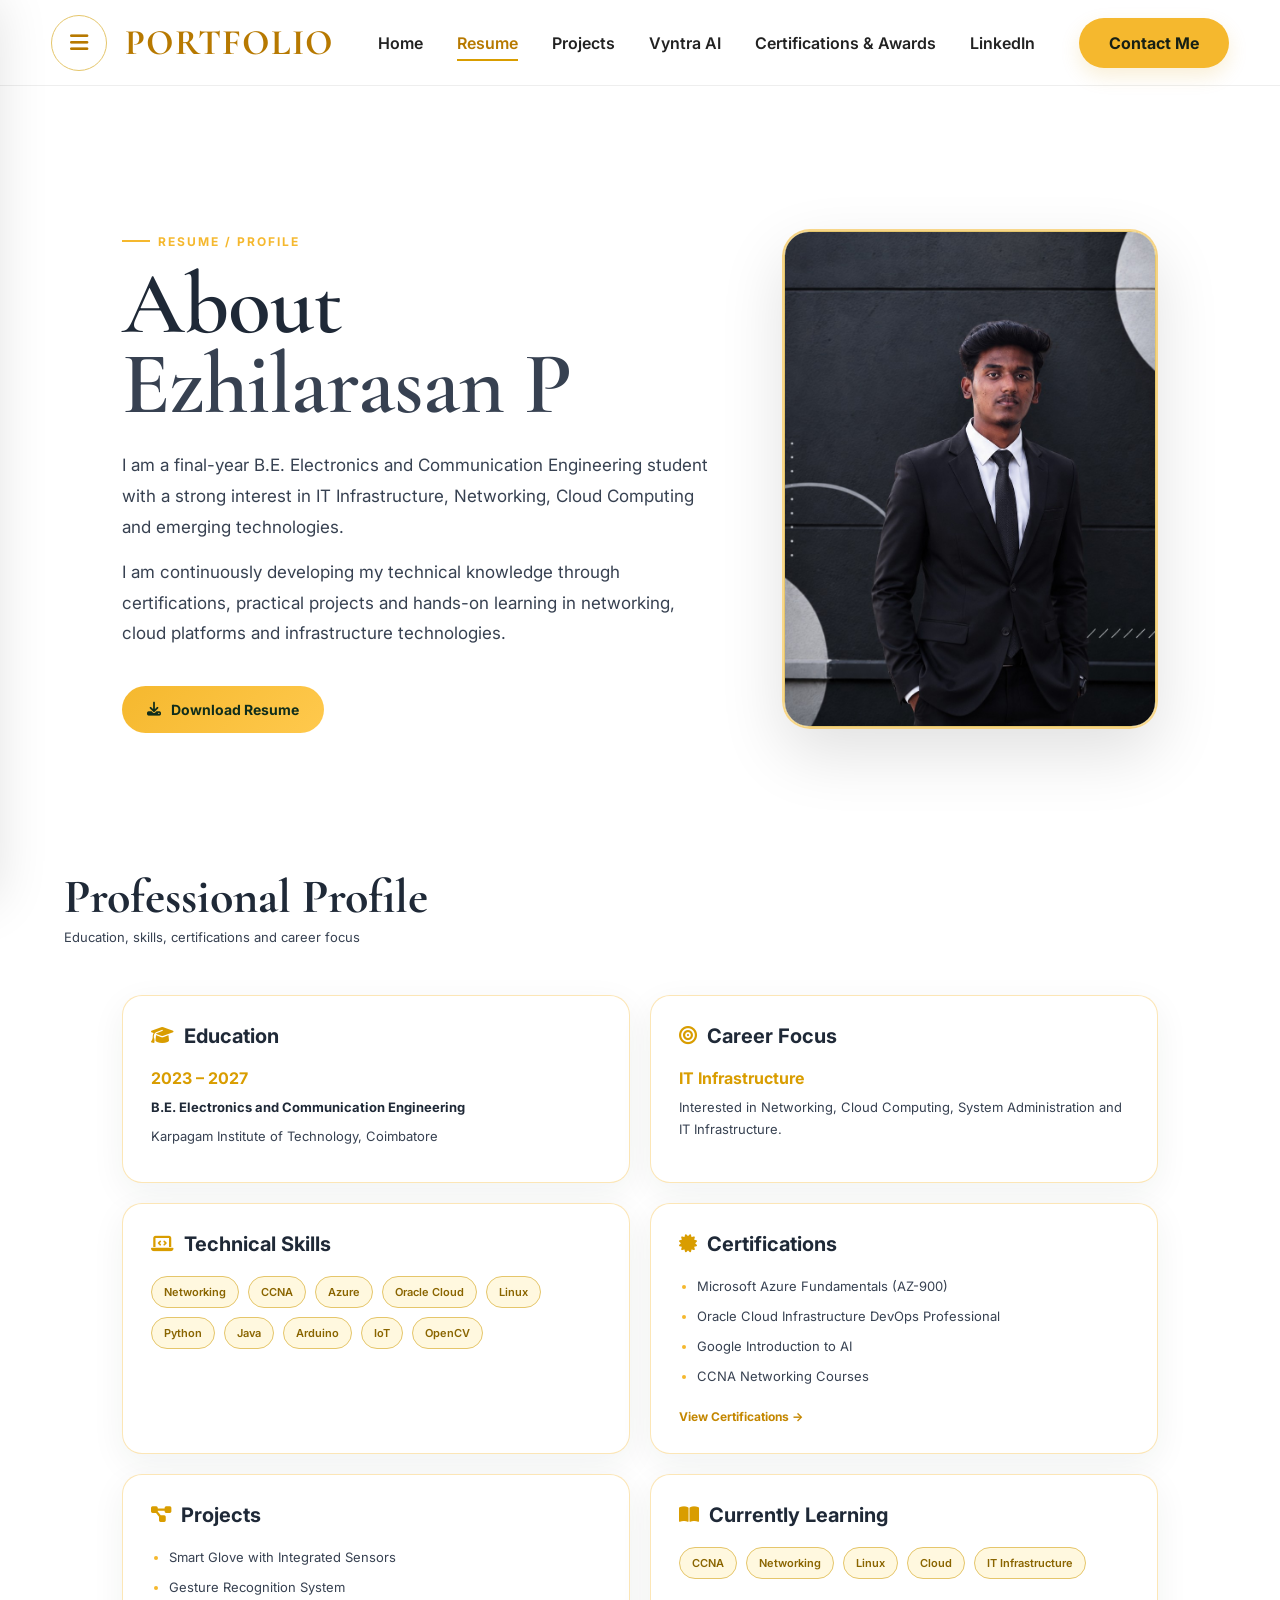
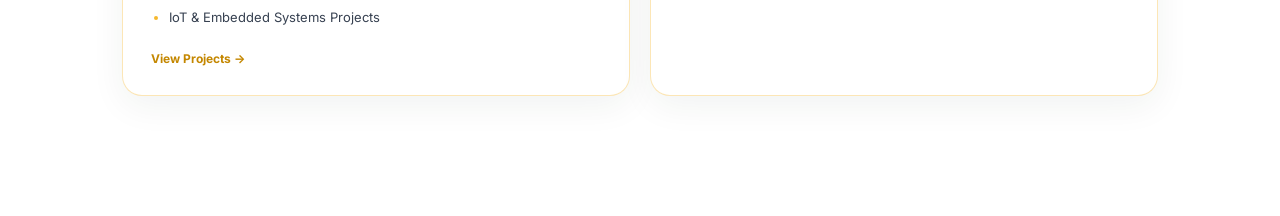
==== commit a7f3e45a: "Add files via upload" ====
--- a/about.html
+++ b/about.html
@@ -1,186 +1,1321 @@
 <!DOCTYPE html>
 <html lang="en">
+
 <head>
-  <meta charset="UTF-8">
-  <meta name="viewport" content="width=device-width, initial-scale=1.0">
-
-  <title>Resume | Ezhilarasan P</title>
-
-  <link rel="preconnect" href="https://fonts.googleapis.com">
-  <link rel="preconnect" href="https://fonts.gstatic.com" crossorigin>
-  <link href="https://fonts.googleapis.com/css2?family=Cormorant+Garamond:wght@500;600;700&family=Inter:wght@400;500;600;700&display=swap" rel="stylesheet">
-
-  <link rel="stylesheet" href="https://cdnjs.cloudflare.com/ajax/libs/font-awesome/6.5.2/css/all.min.css">
-  <link rel="stylesheet" href="style.css">
+
+<meta charset="UTF-8">
+<meta name="viewport" content="width=device-width, initial-scale=1.0">
+
+<title>Resume | Ezhilarasan P</title>
+
+<link rel="preconnect" href="https://fonts.googleapis.com">
+<link rel="preconnect" href="https://fonts.gstatic.com" crossorigin>
+
+<link
+href="https://fonts.googleapis.com/css2?family=Cormorant+Garamond:wght@500;600;700&family=Inter:wght@400;500;600;700&display=swap"
+rel="stylesheet">
+
+<link
+rel="stylesheet"
+href="https://cdnjs.cloudflare.com/ajax/libs/font-awesome/6.5.2/css/all.min.css">
+
+<link rel="stylesheet" href="./style.css">
+
+
+<style>
+
+/* =====================================================
+   RESUME PAGE
+===================================================== */
+
+.resume-page {
+    width:100%;
+    min-height:calc(100vh - 88px);
+    padding:70px 5% 100px;
+}
+
+
+/* =====================================================
+   HERO
+===================================================== */
+
+.resume-hero {
+    width:100%;
+    max-width:1250px;
+    margin:0 auto 70px;
+
+    display:grid;
+    grid-template-columns:minmax(0,1.1fr) minmax(320px,.7fr);
+
+    gap:70px;
+    align-items:center;
+}
+
+
+.resume-text {
+    min-width:0;
+}
+
+
+.resume-label {
+    display:inline-flex;
+    align-items:center;
+    gap:8px;
+
+    margin-bottom:15px;
+
+    color:#f5b82e;
+
+    font-size:12px;
+    font-weight:700;
+    letter-spacing:2px;
+    text-transform:uppercase;
+}
+
+
+.resume-label::before {
+    content:"";
+
+    width:28px;
+    height:2px;
+
+    background:#f5b82e;
+}
+
+
+.resume-text h1 {
+    margin-bottom:25px;
+
+    font-family:"Cormorant Garamond",serif;
+
+    font-size:clamp(55px,7vw,88px);
+    line-height:.92;
+
+    font-weight:600;
+    letter-spacing:-1px;
+
+    color:#173b26;
+}
+
+
+.resume-text h1 span {
+    color:#f5b82e;
+}
+
+
+.resume-intro {
+    max-width:720px;
+
+    color:#526458;
+
+    font-size:15px;
+    line-height:1.8;
+
+    margin-bottom:12px;
+}
+
+
+/* =====================================================
+   DOWNLOAD
+===================================================== */
+
+.resume-download {
+    display:inline-flex;
+    align-items:center;
+    gap:10px;
+
+    margin-top:22px;
+
+    padding:15px 25px;
+
+    border-radius:30px;
+
+    background:linear-gradient(
+        135deg,
+        #f5b82e,
+        #ffc94d
+    );
+
+    color:#102d1b;
+
+    font-size:14px;
+    font-weight:700;
+
+    transition:.3s ease;
+
+    text-decoration:none;
+}
+
+
+.resume-download:hover {
+    transform:translateY(-3px);
+
+    box-shadow:
+        0 15px 35px
+        rgba(245,184,46,.22);
+}
+
+
+/* =====================================================
+   PHOTO
+===================================================== */
+
+.resume-photo {
+    width:100%;
+    max-width:430px;
+    height:500px;
+
+    margin:0 auto;
+
+    overflow:hidden;
+
+    border-radius:28px;
+
+    border:
+        2px solid
+        rgba(245,184,46,.55);
+
+    background:
+        linear-gradient(
+            145deg,
+            #f7f3ea,
+            #ffffff
+        );
+
+    box-shadow:
+        0 25px 65px
+        rgba(0,0,0,.12);
+
+    position:relative;
+}
+
+
+.resume-photo::before {
+    content:"";
+
+    position:absolute;
+
+    top:-90px;
+    right:-90px;
+
+    width:240px;
+    height:240px;
+
+    border-radius:50%;
+
+    background:
+        rgba(245,184,46,.12);
+
+    pointer-events:none;
+}
+
+
+.resume-photo img {
+    width:100%;
+    height:100%;
+
+    display:block;
+
+    object-fit:cover;
+    object-position:center;
+
+    position:relative;
+    z-index:2;
+}
+
+
+/* =====================================================
+   SECTION HEADING
+===================================================== */
+
+.resume-section-heading {
+    width:100%;
+    max-width:1250px;
+
+    margin:0 auto 30px;
+}
+
+
+.resume-section-heading h2 {
+    font-family:"Cormorant Garamond",serif;
+
+    font-size:48px;
+    line-height:1;
+
+    color:#173b26;
+
+    margin-bottom:8px;
+}
+
+
+.resume-section-heading p {
+    color:#6b7c70;
+
+    font-size:13px;
+}
+
+
+/* =====================================================
+   GRID
+===================================================== */
+
+.resume-grid {
+    width:100%;
+    max-width:1250px;
+
+    margin:0 auto;
+
+    display:grid;
+
+    grid-template-columns:
+        repeat(2,minmax(0,1fr));
+
+    gap:20px;
+}
+
+
+/* =====================================================
+   CARD
+===================================================== */
+
+.resume-card {
+    min-width:0;
+
+    padding:28px;
+
+    border-radius:20px;
+
+    background:#ffffff;
+
+    border:
+        1px solid
+        rgba(245,184,46,.35);
+
+    box-shadow:
+        0 10px 35px
+        rgba(20,50,30,.06);
+
+    transition:
+        transform .3s ease,
+        border-color .3s ease,
+        box-shadow .3s ease;
+}
+
+
+.resume-card:hover {
+    transform:translateY(-5px);
+
+    border-color:
+        rgba(245,184,46,.75);
+
+    box-shadow:
+        0 18px 45px
+        rgba(20,50,30,.10);
+}
+
+
+.resume-card.featured {
+    background:
+        linear-gradient(
+            145deg,
+            #fffdf7,
+            #ffffff
+        );
+}
+
+
+.resume-card h2 {
+    display:flex;
+    align-items:center;
+    gap:10px;
+
+    margin-bottom:20px;
+
+    color:#173b26;
+
+    font-size:20px;
+    font-weight:700;
+}
+
+
+.resume-card h2 i {
+    color:#f5b82e;
+    font-size:18px;
+}
+
+
+.resume-card h3 {
+    margin-bottom:8px;
+
+    color:#e49f00;
+
+    font-size:16px;
+}
+
+
+.resume-card p {
+    margin-bottom:7px;
+
+    color:#64746a;
+
+    font-size:13px;
+    line-height:1.7;
+}
+
+
+.resume-card strong {
+    color:#30483a;
+}
+
+
+/* =====================================================
+   SKILLS
+===================================================== */
+
+.skill-tags {
+    display:flex;
+    flex-wrap:wrap;
+    gap:9px;
+}
+
+
+.skill-tags span {
+    display:inline-flex;
+    align-items:center;
+
+    padding:8px 12px;
+
+    border-radius:20px;
+
+    border:
+        1px solid
+        rgba(245,184,46,.45);
+
+    background:
+        rgba(245,184,46,.08);
+
+    color:#d79600;
+
+    font-size:11px;
+    font-weight:600;
+}
+
+
+/* =====================================================
+   LIST
+===================================================== */
+
+.resume-card ul {
+    padding-left:18px;
+    margin-bottom:18px;
+}
+
+
+.resume-card li {
+    margin-bottom:9px;
+
+    color:#64746a;
+
+    font-size:13px;
+    line-height:1.6;
+}
+
+
+.resume-card li::marker {
+    color:#f5b82e;
+}
+
+
+/* =====================================================
+   LINKS
+===================================================== */
+
+.small-link {
+    display:inline-flex;
+
+    margin-top:5px;
+
+    color:#d79600;
+
+    font-size:12px;
+    font-weight:700;
+
+    transition:.25s ease;
+
+    text-decoration:none;
+}
+
+
+.small-link:hover {
+    transform:translateX(5px);
+    color:#f5b82e;
+}
+
+
+/* =====================================================
+   MOBILE
+===================================================== */
+
+@media(max-width:1000px) {
+
+    .resume-page {
+        padding:60px 4% 80px;
+    }
+
+    .resume-hero {
+        grid-template-columns:1fr;
+        gap:40px;
+        max-width:800px;
+    }
+
+    .resume-photo {
+        order:-1;
+        width:100%;
+        max-width:450px;
+        height:520px;
+    }
+
+    .resume-grid {
+        max-width:800px;
+        grid-template-columns:1fr;
+    }
+
+}
+
+
+@media(max-width:700px) {
+
+    .resume-page {
+        padding:45px 18px 70px;
+    }
+
+    .resume-hero {
+        margin-bottom:55px;
+        gap:35px;
+    }
+
+    .resume-photo {
+        height:430px;
+        border-radius:22px;
+    }
+
+    .resume-text h1 {
+        font-size:55px;
+        line-height:.94;
+    }
+
+    .resume-intro {
+        font-size:13px;
+        line-height:1.75;
+    }
+
+    .resume-section-heading h2 {
+        font-size:40px;
+    }
+
+    .resume-card {
+        padding:22px;
+    }
+
+}
+
+
+@media(max-width:430px) {
+
+    .resume-page {
+        padding-left:14px;
+        padding-right:14px;
+    }
+
+    .resume-photo {
+        height:390px;
+    }
+
+    .resume-text h1 {
+        font-size:48px;
+    }
+
+    .resume-card {
+        padding:19px;
+    }
+
+}
+
+</style>
+
 </head>
 
+
 <body class="resume-body">
 
+
+<!-- =====================================================
+     NAVBAR
+===================================================== -->
+
 <header class="navbar">
-  <a href="index.html" class="logo">PORTFOLIO</a>
-
-  <nav>
-    <ul class="nav-links">
-      <li><a href="index.html">Home</a></li>
-      <li><a href="about.html" class="active">Resume</a></li>
-      <li><a href="projects.html">Projects</a></li>
-      <li><a href="certificates.html">Certifications</a></li>
-      <li><a href="linkedin.html">LinkedIn</a></li>
-    </ul>
-  </nav>
-
-  <a href="contact.html" class="contact-btn">Contact Me</a>
+
+    <div class="navbar-brand">
+
+        <button
+            class="menu-btn"
+            id="menuBtn"
+            type="button"
+            aria-label="Open navigation menu">
+
+            <i class="fa-solid fa-bars"></i>
+
+        </button>
+
+
+        <a href="./index.html" class="logo">
+            PORTFOLIO
+        </a>
+
+    </div>
+
+
+    <nav class="main-navigation">
+
+        <ul class="nav-links">
+
+            <li>
+                <a href="./index.html">
+                    Home
+                </a>
+            </li>
+
+
+            <li>
+                <a
+                    href="./about.html"
+                    class="active">
+
+                    Resume
+
+                </a>
+            </li>
+
+
+            <li>
+                <a href="./projects.html">
+                    Projects
+                </a>
+            </li>
+
+
+            <!-- VYNTRA AI -->
+
+            <li>
+                <a href="./vyntra-ai.html">
+                    Vyntra AI
+                </a>
+            </li>
+
+
+            <li>
+                <a href="./certificates.html">
+                    Certifications &amp; Awards
+                </a>
+            </li>
+
+
+            <li>
+                <a href="./linkedin.html">
+                    LinkedIn
+                </a>
+            </li>
+
+        </ul>
+
+    </nav>
+
+
+    <a
+        href="./contact.html"
+        class="contact-btn">
+
+        Contact Me
+
+    </a>
+
 </header>
 
 
+
+<!-- =====================================================
+     MENU OVERLAY
+===================================================== -->
+
+<div
+    class="menu-overlay"
+    id="menuOverlay">
+</div>
+
+
+
+<!-- =====================================================
+     SIDE MENU
+===================================================== -->
+
+<aside
+    class="side-menu"
+    id="sideMenu">
+
+
+    <button
+        class="close-menu"
+        id="closeMenu"
+        type="button"
+        aria-label="Close navigation menu">
+
+        <i class="fa-solid fa-xmark"></i>
+
+    </button>
+
+
+
+    <div class="side-menu-title">
+
+        <span>
+            EZHILARASAN'S
+        </span>
+
+        <h2>
+            PORTFOLIO
+        </h2>
+
+    </div>
+
+
+
+    <div class="side-menu-links">
+
+
+        <!-- HOME -->
+
+        <a href="./index.html">
+
+            <i class="fa-solid fa-house"></i>
+
+            <span>
+                Home
+            </span>
+
+        </a>
+
+
+
+        <!-- RESUME -->
+
+        <a
+            href="./about.html"
+            class="active">
+
+            <i class="fa-solid fa-user"></i>
+
+            <span>
+                Resume
+            </span>
+
+        </a>
+
+
+
+        <!-- PROJECTS -->
+
+        <a href="./projects.html">
+
+            <i class="fa-solid fa-diagram-project"></i>
+
+            <span>
+                Projects
+            </span>
+
+        </a>
+
+
+
+        <!-- VYNTRA AI -->
+
+        <a href="./vyntra-ai.html">
+
+            <i class="fa-solid fa-robot"></i>
+
+            <span>
+                Vyntra AI
+            </span>
+
+        </a>
+
+
+
+        <!-- CERTIFICATIONS -->
+
+        <a href="./certificates.html">
+
+            <i class="fa-solid fa-certificate"></i>
+
+            <span>
+                Certifications &amp; Awards
+            </span>
+
+        </a>
+
+
+
+        <!-- LINKEDIN -->
+
+        <a href="./linkedin.html">
+
+            <i class="fa-brands fa-linkedin-in"></i>
+
+            <span>
+                LinkedIn
+            </span>
+
+        </a>
+
+
+
+        <!-- CONTACT -->
+
+        <a href="./contact.html">
+
+            <i class="fa-solid fa-envelope"></i>
+
+            <span>
+                Contact Me
+            </span>
+
+        </a>
+
+    </div>
+
+</aside>
+
+
+
+<!-- =====================================================
+     RESUME PAGE
+===================================================== -->
+
 <main class="resume-page">
 
-  <section class="resume-hero">
-
-    <div class="resume-text">
-
-      <h1>
-        About<br>
-        Ezhilarasan P
-      </h1>
-
-      <p>
-        I am a final-year B.E. Electronics and Communication Engineering
-        student with a strong interest in IT Infrastructure, Networking,
-        Cloud Computing and emerging technologies.
-      </p>
-
-      <p>
-        I am continuously developing my technical knowledge through
-        certifications, practical projects and hands-on learning in
-        networking, cloud platforms and infrastructure technologies.
-      </p>
-
-      <a href="resume.docx" class="btn primary" download>
-        <i class="fa-solid fa-download"></i>
-        Download Resume
-      </a>
+
+    <!-- HERO -->
+
+    <section class="resume-hero">
+
+
+        <div class="resume-text">
+
+
+            <div class="resume-label">
+                Resume / Profile
+            </div>
+
+
+            <h1>
+
+                About
+
+                <br>
+
+                <span>
+                    Ezhilarasan P
+                </span>
+
+            </h1>
+
+
+            <p class="resume-intro">
+
+                I am a final-year B.E. Electronics and
+                Communication Engineering student with a
+                strong interest in IT Infrastructure,
+                Networking, Cloud Computing and emerging
+                technologies.
+
+            </p>
+
+
+            <p class="resume-intro">
+
+                I am continuously developing my technical
+                knowledge through certifications, practical
+                projects and hands-on learning in networking,
+                cloud platforms and infrastructure technologies.
+
+            </p>
+
+
+            <a
+                href="./resume.docx"
+                class="resume-download"
+                download>
+
+                <i class="fa-solid fa-download"></i>
+
+                Download Resume
+
+            </a>
+
+        </div>
+
+
+
+        <!-- PHOTO -->
+
+        <div class="resume-photo">
+
+            <img
+                src="./ezhil.jpg"
+                alt="Ezhilarasan P">
+
+        </div>
+
+
+    </section>
+
+
+
+    <!-- SECTION HEADING -->
+
+    <div class="resume-section-heading">
+
+        <h2>
+            Professional Profile
+        </h2>
+
+        <p>
+            Education, skills, certifications and career focus
+        </p>
 
     </div>
 
 
-    <div class="resume-photo">
-      <img src="ezhil.jpg" alt="Ezhilarasan P">
-    </div>
-
-  </section>
-
-
-  <section class="resume-grid">
-
-    <article class="resume-card">
-      <h2>
-        <i class="fa-solid fa-graduation-cap"></i>
-        Education
-      </h2>
-
-      <h3>2023 – 2027</h3>
-
-      <p>
-        <strong>B.E. Electronics and Communication Engineering</strong>
-      </p>
-
-      <p>Karpagam Institute of Technology, Coimbatore</p>
-    </article>
-
-
-    <article class="resume-card">
-      <h2>
-        <i class="fa-solid fa-bullseye"></i>
-        Career Focus
-      </h2>
-
-      <h3>IT Infrastructure</h3>
-
-      <p>
-        Interested in Networking, Cloud Computing,
-        System Administration and IT Infrastructure.
-      </p>
-    </article>
-
-
-    <article class="resume-card">
-      <h2>
-        <i class="fa-solid fa-laptop-code"></i>
-        Technical Skills
-      </h2>
-
-      <div class="skill-tags">
-        <span>Networking</span>
-        <span>CCNA</span>
-        <span>Azure</span>
-        <span>Oracle Cloud</span>
-        <span>Linux</span>
-        <span>Python</span>
-        <span>Java</span>
-        <span>Arduino</span>
-        <span>IoT</span>
-        <span>OpenCV</span>
-      </div>
-    </article>
-
-
-    <article class="resume-card">
-      <h2>
-        <i class="fa-solid fa-certificate"></i>
-        Certifications
-      </h2>
-
-      <ul>
-        <li>Microsoft Azure Fundamentals (AZ-900)</li>
-        <li>Oracle Cloud Infrastructure DevOps Professional</li>
-        <li>Google Introduction to AI</li>
-        <li>AWS Academy</li>
-        <li>CCNA Networking Courses</li>
-      </ul>
-
-      <a href="certificates.html" class="small-link">
-        View Certifications →
-      </a>
-    </article>
-
-
-    <article class="resume-card">
-      <h2>
-        <i class="fa-solid fa-diagram-project"></i>
-        Projects
-      </h2>
-
-      <ul>
-        <li>Smart Glove with Integrated Sensors</li>
-        <li>Gesture Recognition System</li>
-        <li>IoT & Embedded Systems Projects</li>
-      </ul>
-
-      <a href="projects.html" class="small-link">
-        View Projects →
-      </a>
-    </article>
-
-
-    <article class="resume-card">
-      <h2>
-        <i class="fa-solid fa-book-open"></i>
-        Currently Learning
-      </h2>
-
-      <div class="skill-tags">
-        <span>CCNA</span>
-        <span>Networking</span>
-        <span>Linux</span>
-        <span>Cloud</span>
-        <span>IT Infrastructure</span>
-      </div>
-    </article>
-
-  </section>
+
+    <!-- RESUME CARDS -->
+
+    <section class="resume-grid">
+
+
+        <!-- EDUCATION -->
+
+        <article class="resume-card">
+
+            <h2>
+
+                <i class="fa-solid fa-graduation-cap"></i>
+
+                Education
+
+            </h2>
+
+
+            <h3>
+                2023 – 2027
+            </h3>
+
+
+            <p>
+
+                <strong>
+                    B.E. Electronics and Communication Engineering
+                </strong>
+
+            </p>
+
+
+            <p>
+                Karpagam Institute of Technology,
+                Coimbatore
+            </p>
+
+        </article>
+
+
+
+        <!-- CAREER -->
+
+        <article class="resume-card featured">
+
+            <h2>
+
+                <i class="fa-solid fa-bullseye"></i>
+
+                Career Focus
+
+            </h2>
+
+
+            <h3>
+                IT Infrastructure
+            </h3>
+
+
+            <p>
+
+                Interested in Networking, Cloud Computing,
+                System Administration and IT Infrastructure.
+
+            </p>
+
+        </article>
+
+
+
+        <!-- TECHNICAL SKILLS -->
+
+        <article class="resume-card">
+
+            <h2>
+
+                <i class="fa-solid fa-laptop-code"></i>
+
+                Technical Skills
+
+            </h2>
+
+
+            <div class="skill-tags">
+
+                <span>Networking</span>
+                <span>CCNA</span>
+                <span>Azure</span>
+                <span>Oracle Cloud</span>
+                <span>Linux</span>
+                <span>Python</span>
+                <span>Java</span>
+                <span>Arduino</span>
+                <span>IoT</span>
+                <span>OpenCV</span>
+
+            </div>
+
+        </article>
+
+
+
+        <!-- CERTIFICATIONS -->
+
+        <article class="resume-card">
+
+            <h2>
+
+                <i class="fa-solid fa-certificate"></i>
+
+                Certifications
+
+            </h2>
+
+
+            <ul>
+
+                <li>
+                    Microsoft Azure Fundamentals (AZ-900)
+                </li>
+
+                <li>
+                    Oracle Cloud Infrastructure DevOps Professional
+                </li>
+
+                <li>
+                    Google Introduction to AI
+                </li>
+
+                <li>
+                    CCNA Networking Courses
+                </li>
+
+            </ul>
+
+
+            <a
+                href="./certificates.html"
+                class="small-link">
+
+                View Certifications →
+
+            </a>
+
+        </article>
+
+
+
+        <!-- PROJECTS -->
+
+        <article class="resume-card">
+
+            <h2>
+
+                <i class="fa-solid fa-diagram-project"></i>
+
+                Projects
+
+            </h2>
+
+
+            <ul>
+
+                <li>
+                    Smart Glove with Integrated Sensors
+                </li>
+
+                <li>
+                    Gesture Recognition System
+                </li>
+
+                <li>
+                    IoT &amp; Embedded Systems Projects
+                </li>
+
+            </ul>
+
+
+            <a
+                href="./projects.html"
+                class="small-link">
+
+                View Projects →
+
+            </a>
+
+        </article>
+
+
+
+        <!-- CURRENTLY LEARNING -->
+
+        <article class="resume-card featured">
+
+            <h2>
+
+                <i class="fa-solid fa-book-open"></i>
+
+                Currently Learning
+
+            </h2>
+
+
+            <div class="skill-tags">
+
+                <span>CCNA</span>
+                <span>Networking</span>
+                <span>Linux</span>
+                <span>Cloud</span>
+                <span>IT Infrastructure</span>
+
+            </div>
+
+        </article>
+
+
+    </section>
+
 
 </main>
 
+
+
+<!-- =====================================================
+     JAVASCRIPT
+===================================================== -->
+
+<script>
+
+document.addEventListener(
+    "DOMContentLoaded",
+    function () {
+
+
+        /* =================================================
+           MENU
+        ================================================= */
+
+        const menuBtn =
+            document.getElementById("menuBtn");
+
+        const sideMenu =
+            document.getElementById("sideMenu");
+
+        const closeMenu =
+            document.getElementById("closeMenu");
+
+        const menuOverlay =
+            document.getElementById("menuOverlay");
+
+
+        function openMenu() {
+
+            if (sideMenu) {
+                sideMenu.classList.add("open");
+            }
+
+            if (menuOverlay) {
+                menuOverlay.classList.add("show");
+            }
+
+            document.body.classList.add("menu-open");
+
+        }
+
+
+        function hideMenu() {
+
+            if (sideMenu) {
+                sideMenu.classList.remove("open");
+            }
+
+            if (menuOverlay) {
+                menuOverlay.classList.remove("show");
+            }
+
+            document.body.classList.remove("menu-open");
+
+        }
+
+
+        if (menuBtn) {
+
+            menuBtn.addEventListener(
+                "click",
+                openMenu
+            );
+
+        }
+
+
+        if (closeMenu) {
+
+            closeMenu.addEventListener(
+                "click",
+                hideMenu
+            );
+
+        }
+
+
+        if (menuOverlay) {
+
+            menuOverlay.addEventListener(
+                "click",
+                hideMenu
+            );
+
+        }
+
+
+        /* SIDE MENU LINKS */
+
+        document
+            .querySelectorAll(".side-menu-links a")
+            .forEach(
+                function (link) {
+
+                    link.addEventListener(
+                        "click",
+                        hideMenu
+                    );
+
+                }
+            );
+
+
+        /* ESC KEY */
+
+        document.addEventListener(
+            "keydown",
+            function (event) {
+
+                if (event.key === "Escape") {
+
+                    hideMenu();
+
+                }
+
+            }
+        );
+
+
+        /* =================================================
+           SCROLL REVEAL
+        ================================================= */
+
+        const revealElements =
+            document.querySelectorAll(
+                ".resume-hero, .resume-text, .resume-photo, .resume-section-heading, .resume-card"
+            );
+
+
+        revealElements.forEach(
+            function (element) {
+
+                element.classList.add("reveal");
+
+            }
+        );
+
+
+        if ("IntersectionObserver" in window) {
+
+            const observer =
+                new IntersectionObserver(
+                    function (entries) {
+
+                        entries.forEach(
+                            function (entry) {
+
+                                if (
+                                    entry.isIntersecting
+                                ) {
+
+                                    entry.target.classList.add(
+                                        "show"
+                                    );
+
+                                }
+
+                            }
+                        );
+
+                    },
+                    {
+                        threshold:0.12,
+                        rootMargin:
+                            "0px 0px -60px 0px"
+                    }
+                );
+
+
+            revealElements.forEach(
+                function (element) {
+
+                    observer.observe(element);
+
+                }
+            );
+
+        } else {
+
+            revealElements.forEach(
+                function (element) {
+
+                    element.classList.add("show");
+
+                }
+            );
+
+        }
+
+    }
+
+);
+
+</script>
+
+
 </body>
-</html>
+
+</html>
--- a/style.css
+++ b/style.css
@@ -1,1230 +1,3779 @@
-/* =====================================================
-   EZHILARASAN PORTFOLIO
-===================================================== */
-
-* {
-    margin: 0;
-    padding: 0;
-    box-sizing: border-box;
-}
-
-:root {
-    --green: #143820;
-    --green-light: #244a30;
-    --green-card: #24462f;
-    --gold: #f4b942;
-    --cream: #f5f0e6;
-    --text: #eee5d5;
-    --dark: #102c1a;
-}
-
-html {
-    scroll-behavior: smooth;
-}
-
-body {
-    font-family: 'Inter', sans-serif;
-    background: var(--green);
-    color: var(--text);
-}
-
-a {
-    color: inherit;
-}
-
-img {
-    display: block;
-    max-width: 100%;
-}
-
-
-/* =====================================================
-   NAVBAR
-===================================================== */
-
-.navbar {
-    height: 105px;
-    padding: 0 4%;
-
-    display: flex;
-    align-items: center;
-    justify-content: space-between;
-
-    background: var(--green);
-
-    position: relative;
-    z-index: 100;
-}
-
-.logo {
-    font-family: 'Cormorant Garamond', serif;
-    font-size: 2.1rem;
-    font-weight: 700;
-
-    color: var(--gold);
-    text-decoration: none;
-}
-
-.nav-links {
-    display: flex;
-    align-items: center;
-
-    gap: 46px;
-
-    list-style: none;
-}
-
-.nav-links a {
-    text-decoration: none;
-
-    color: var(--cream);
-
-    font-size: 1rem;
-    font-weight: 600;
-
-    transition: .25s;
-}
-
-.nav-links a:hover,
-.nav-links a.active {
-    color: var(--gold);
-}
-
-.contact-btn {
-    display: inline-flex;
-    align-items: center;
-    justify-content: center;
-
-    min-width: 155px;
-
-    padding: 15px 25px;
-
-    border-radius: 40px;
-
-    background: var(--gold);
-    color: var(--dark);
-
-    text-decoration: none;
-
-    font-weight: 700;
-
-    transition: .25s;
-}
-
-.contact-btn:hover {
-    transform: translateY(-2px);
-}
-
-
-/* =====================================================
-   BUTTONS
-===================================================== */
-
-.btn {
-    display: inline-flex;
-    align-items: center;
-    justify-content: center;
-
-    gap: 8px;
-
-    padding: 15px 30px;
-
-    border-radius: 35px;
-
-    text-decoration: none;
-
-    font-weight: 700;
-
-    transition: .25s;
-}
-
-.btn.primary {
-    background: var(--gold);
-    color: var(--dark);
-}
-
-.btn.outline {
-    border: 1px solid rgba(245,240,230,.3);
-    color: var(--cream);
-}
-
-.btn:hover {
-    transform: translateY(-3px);
-}
-
-
-/* =====================================================
-   HOME
-===================================================== */
-
-.home-page {
-    min-height: calc(100vh - 105px);
-}
-
-.home-hero {
-    min-height: calc(100vh - 105px);
-
-    display: grid;
-    grid-template-columns: .9fr 1.1fr;
-
-    gap: 8%;
-
-    padding: 45px 4% 70px;
-
-    align-items: center;
-}
-
-.home-left {
-    position: relative;
-}
-
-.cloud-word {
-    position: absolute;
-
-    top: -90px;
-    left: 20px;
-
-    font-family: 'Cormorant Garamond', serif;
-
-    font-size: 8rem;
-    font-weight: 600;
-
-    color: rgba(244,185,66,.10);
-
-    z-index: 0;
-}
-
-.spark {
-    position: absolute;
-
-    top: -40px;
-    left: 0;
-
-    color: var(--gold);
-
-    font-size: 2rem;
-
-    z-index: 2;
-}
-
-.home-photo {
-    position: relative;
-    z-index: 1;
-
-    width: 470px;
-    max-width: 100%;
-
-    height: 560px;
-
-    object-fit: cover;
-
-    border-radius: 28px;
-}
-
-.home-description {
-    max-width: 470px;
-
-    margin-top: 28px;
-
-    font-size: 1.05rem;
-
-    line-height: 1.8;
-
-    color: #e7dcc7;
-}
-
-.hello {
-    color: #e9d9b7;
-
-    margin-bottom: 12px;
-}
-
-.home-content h2 {
-    font-family: 'Cormorant Garamond', serif;
-
-    font-size: 2.6rem;
-
-    color: var(--cream);
-
-    margin-bottom: 12px;
-}
-
-.home-content h1 {
-    font-family: 'Cormorant Garamond', serif;
-
-    font-size: clamp(4rem, 5vw, 6rem);
-
-    line-height: .95;
-
-    color: var(--cream);
-
-    margin-bottom: 35px;
-}
-
-.home-content h1 span {
-    display: block;
-
-    color: var(--gold);
-
-    margin-top: 10px;
-}
-
-.home-info {
-    line-height: 1.8;
-
-    margin-bottom: 25px;
-
-    color: #eee4d2;
-}
-
-.social-icons {
-    display: flex;
-    gap: 14px;
-
-    margin-bottom: 28px;
-}
-
-.social-icons a {
-    width: 54px;
-    height: 54px;
-
-    display: flex;
-    align-items: center;
-    justify-content: center;
-
-    border-radius: 50%;
-
-    background: rgba(255,255,255,.08);
-
-    color: var(--cream);
-
-    text-decoration: none;
-
-    transition: .25s;
-}
-
-.social-icons a:hover {
-    background: var(--gold);
-    color: var(--dark);
-
-    transform: translateY(-4px);
-}
-
-.home-buttons {
-    display: flex;
-    gap: 15px;
-
-    margin-bottom: 35px;
-}
-
-.stats {
-    display: flex;
-    gap: 20px;
-}
-
-.stat {
-    min-width: 165px;
-
-    padding: 22px;
-
-    background: rgba(255,255,255,.07);
-
-    border: 1px solid rgba(244,185,66,.18);
-
-    border-radius: 18px;
-}
-
-.stat strong {
-    display: block;
-
-    font-size: 2.2rem;
-
-    color: var(--gold);
-}
-
-.stat span {
-    display: block;
-
-    margin-top: 3px;
-}
-
-
-/* =====================================================
-   RESUME
-===================================================== */
-
-.resume-body {
-    background: var(--cream);
-    color: #111;
-}
-
-.resume-body .navbar {
-    background: var(--green);
-}
-
-.resume-page {
-    background: var(--cream);
-
-    color: #111;
-
-    padding: 45px 4% 80px;
-}
-
-.resume-hero {
-    display: grid;
-
-    grid-template-columns: 1fr .75fr;
-
-    gap: 8%;
-
-    align-items: center;
-
-    min-height: 570px;
-}
-
-.resume-text {
-    max-width: 650px;
-}
-
-.resume-text h1 {
-    font-family: 'Cormorant Garamond', serif;
-
-    font-size: 5rem;
-
-    line-height: .95;
-
-    margin-bottom: 35px;
-}
-
-.resume-text p {
-    font-size: 1.08rem;
-
-    line-height: 1.9;
-
-    margin-bottom: 22px;
-}
-
-.resume-photo {
-    display: flex;
-    justify-content: center;
-}
-
-.resume-photo img {
-    width: 420px;
-    height: 525px;
-
-    object-fit: cover;
-
-    border-radius: 30px;
-
-    box-shadow: 0 20px 50px rgba(0,0,0,.13);
-}
-
-.resume-grid {
-    display: grid;
-
-    grid-template-columns: repeat(4, 1fr);
-
-    gap: 28px;
-
-    margin-top: 30px;
-}
-
-.resume-card {
-    background: var(--green);
-
-    color: var(--cream);
-
-    padding: 32px;
-
-    border-radius: 26px;
-
-    min-height: 240px;
-}
-
-.resume-card h2 {
-    font-family: 'Cormorant Garamond', serif;
-
-    color: var(--gold);
-
-    font-size: 2rem;
-
-    margin-bottom: 20px;
-}
-
-.resume-card h2 i {
-    margin-right: 8px;
-}
-
-.resume-card h3 {
-    margin-bottom: 10px;
-}
-
-.resume-card p,
-.resume-card li {
-    color: #e8decc;
-
-    line-height: 1.7;
-}
-
-.resume-card ul {
-    padding-left: 20px;
-}
-
-.skill-tags {
-    display: flex;
-    flex-wrap: wrap;
-
-    gap: 10px;
-
-    margin-top: 18px;
-}
-
-.skill-tags span {
-    padding: 8px 15px;
-
-    border-radius: 25px;
-
-    border: 1px solid rgba(244,185,66,.28);
-
-    background: rgba(255,255,255,.05);
-
-    font-size: .9rem;
-}
-
-.small-link {
-    display: inline-block;
-
-    margin-top: 20px;
-
-    color: var(--gold);
-
-    font-weight: 700;
-
-    text-decoration: none;
-}
-
-
-/* =====================================================
-   COMMON DARK PAGE
-===================================================== */
-
-.dark-page {
-    min-height: calc(100vh - 105px);
-
-    padding: 55px 4% 90px;
-}
-
-.page-heading {
-    text-align: center;
-
-    max-width: 1000px;
-
-    margin: 0 auto 60px;
-}
-
-.page-heading h1 {
-    font-family: 'Cormorant Garamond', serif;
-
-    font-size: clamp(3.5rem, 5vw, 5rem);
-
-    color: var(--cream);
-
-    margin-bottom: 15px;
-}
-
-.page-heading p {
-    font-size: 1.05rem;
-
-    line-height: 1.7;
-
-    color: #e4d7bf;
-
-    margin-bottom: 20px;
-}
-
-.eyebrow {
-    display: block;
-
-    color: var(--gold);
-
-    letter-spacing: 4px;
-
-    font-weight: 700;
-
-    margin-bottom: 15px;
-}
-
-
-/* =====================================================
-   PROJECTS
-===================================================== */
-
-.projects-grid {
-    display: grid;
-
-    grid-template-columns: repeat(2, 1fr);
-
-    gap: 32px;
-}
-
-.project-card {
-    background: var(--green-card);
-
-    padding: 32px;
-
-    border-radius: 28px;
-
-    border: 1px solid rgba(244,185,66,.2);
-
-    overflow: hidden;
-}
-
-.project-top {
-    display: flex;
-    justify-content: space-between;
-    align-items: center;
-
-    margin-bottom: 20px;
-
-    color: #dcd0ba;
-}
-
-.badge {
-    display: inline-block;
-
-    padding: 9px 17px;
-
-    border-radius: 30px;
-
-    background: var(--gold);
-
-    color: var(--dark);
-
-    font-weight: 700;
-
-    font-size: .85rem;
-}
-
-.project-card > img {
-    width: 100%;
-    height: 330px;
-
-    object-fit: cover;
-
-    border-radius: 22px;
-}
-
-.project-content {
-    padding-top: 25px;
-}
-
-.project-content h2 {
-    font-family: 'Cormorant Garamond', serif;
-
-    font-size: 2rem;
-
-    color: var(--cream);
-
-    margin-bottom: 12px;
-}
-
-.project-content p {
-    color: #e1d4bd;
-
-    line-height: 1.7;
-}
-
-
-/* =====================================================
-   CERTIFICATES
-===================================================== */
-
-.certification-heading h1 em {
-    color: var(--gold);
-
-    font-style: normal;
-}
-
-.cert-stats {
-    display: flex;
-    justify-content: center;
-
-    gap: 20px;
-
-    margin-top: 35px;
-}
-
-.cert-stats > div {
-    min-width: 165px;
-
-    padding: 20px;
-
-    border-radius: 18px;
-
-    background: rgba(255,255,255,.07);
-
-    border: 1px solid rgba(244,185,66,.2);
-}
-
-.cert-stats strong {
-    display: block;
-
-    font-size: 2rem;
-
-    color: var(--gold);
-}
-
-.cert-stats span {
-    display: block;
-
-    margin-top: 5px;
-}
-
-.certificate-list {
-    display: flex;
-    flex-direction: column;
-
-    gap: 30px;
-}
-
-.certificate-card {
-    display: grid;
-
-    grid-template-columns: 1.25fr .75fr;
-
-    background: var(--green-card);
-
-    border-radius: 25px;
-
-    border: 1px solid rgba(244,185,66,.2);
-
-    overflow: hidden;
-}
-
-.certificate-image {
-    position: relative;
-
-    background: #fff;
-
-    padding: 16px;
-}
-
-.certificate-image img {
-    width: 100%;
-    height: 390px;
-
-    object-fit: contain;
-}
-
-.certificate-badge {
-    position: absolute;
-
-    top: 16px;
-    left: 16px;
-
-    z-index: 2;
-}
-
-.certificate-content {
-    padding: 45px;
-
-    display: flex;
-    flex-direction: column;
-
-    justify-content: center;
-}
-
-.provider {
-    color: var(--gold);
-
-    font-weight: 700;
-
-    margin-bottom: 10px;
-}
-
-.certificate-content h2 {
-    font-family: 'Cormorant Garamond', serif;
-
-    font-size: 2rem;
-
-    color: var(--cream);
-
-    margin-bottom: 20px;
-}
-
-.certificate-content p {
-    line-height: 1.8;
-
-    color: #e4d7bf;
-}
-
-
-/* =====================================================
-   LINKEDIN
-===================================================== */
-
-.linkedin-grid {
-    display: grid;
-
-    grid-template-columns: repeat(3, 1fr);
-
-    gap: 30px;
-}
-
-.linkedin-card {
-    padding: 32px;
-
-    border-radius: 28px;
-
-    background: var(--green-card);
-
-    border: 1px solid rgba(244,185,66,.2);
-}
-
-.linkedin-card img {
-    width: 100%;
-    height: 300px;
-
-    object-fit: contain;
-
-    background: #fff;
-
-    border-radius: 20px;
-}
-
-.linkedin-content {
-    padding-top: 25px;
-}
-
-.linkedin-content h2 {
-    font-family: 'Cormorant Garamond', serif;
-
-    font-size: 2rem;
-
-    margin-bottom: 15px;
-
-    color: var(--cream);
-}
-
-.linkedin-content p {
-    line-height: 1.7;
-
-    color: #e4d7bf;
-}
-
-
-/* =====================================================
-   CONTACT
-===================================================== */
-
-.contact-page {
-    min-height: calc(100vh - 105px);
-
-    padding: 40px 4% 80px;
-
-    display: grid;
-
-    grid-template-columns: 1fr .95fr;
-
-    gap: 5%;
-
-    align-items: start;
-}
-
-.contact-info h1 {
-    font-family: 'Cormorant Garamond', serif;
-
-    font-size: clamp(4rem, 5vw, 5.5rem);
-
-    line-height: .95;
-
-    color: var(--cream);
-
-    margin: 15px 0 30px;
-}
-
-.contact-info h1 span {
-    display: block;
-
-    color: var(--gold);
-
-    margin-top: 10px;
-}
-
-.contact-intro {
-    max-width: 700px;
-
-    font-size: 1.05rem;
-
-    line-height: 1.8;
-
-    color: #e8dcc7;
-
-    margin-bottom: 30px;
-}
-
-.contact-cards {
-    display: flex;
-    flex-direction: column;
-
-    gap: 18px;
-}
-
-.contact-card {
-    display: flex;
-    align-items: center;
-
-    gap: 18px;
-
-    padding: 20px;
-
-    border-radius: 22px;
-
-    background: rgba(255,255,255,.07);
-
-    border: 1px solid rgba(244,185,66,.2);
-
-    color: var(--cream);
-
-    text-decoration: none;
-
-    transition: .25s;
-}
-
-.contact-card:hover {
-    transform: translateY(-4px);
-
-    border-color: var(--gold);
-}
-
-.contact-icon {
-    flex: 0 0 58px;
-
-    width: 58px;
-    height: 58px;
-
-    display: flex;
-    align-items: center;
-    justify-content: center;
-
-    border-radius: 18px;
-
-    background: var(--gold);
-
-    color: var(--dark);
-
-    font-size: 1.25rem;
-}
-
-.contact-card span,
-.contact-card strong {
-    display: block;
-}
-
-.contact-card span {
-    color: #d9ccb4;
-
-    margin-bottom: 4px;
-}
-
-.contact-card strong {
-    word-break: break-word;
-}
-
-.contact-form-box {
-    background: rgba(255,255,255,.07);
-
-    border: 1px solid rgba(244,185,66,.2);
-
-    border-radius: 30px;
-
-    padding: 38px;
-}
-
-.form-group {
-    margin-bottom: 24px;
-}
-
-.form-group label {
-    display: block;
-
-    font-weight: 700;
-
-    margin-bottom: 10px;
-}
-
-.form-group input,
-.form-group textarea {
-    width: 100%;
-
-    padding: 18px;
-
-    border-radius: 18px;
-
-    border: 1px solid rgba(255,255,255,.18);
-
-    background: rgba(255,255,255,.06);
-
-    color: var(--cream);
-
-    font-family: 'Inter', sans-serif;
-
-    font-size: 1rem;
-
-    outline: none;
-}
-
-.form-group input:focus,
-.form-group textarea:focus {
-    border-color: var(--gold);
-}
-
-.form-group textarea {
-    min-height: 185px;
-
-    resize: vertical;
-}
-
-.send-btn {
-    width: 100%;
-
-    padding: 18px;
-
-    border: 0;
-
-    border-radius: 20px;
-
-    background: var(--gold);
-
-    color: var(--dark);
-
-    font-size: 1rem;
-
-    font-weight: 800;
-
-    cursor: pointer;
-}
-
-
-/* =====================================================
-   TABLET
-===================================================== */
-
-@media (max-width: 1100px) {
-
-    .nav-links {
-        gap: 20px;
-    }
-
-    .home-hero {
-        grid-template-columns: 1fr 1fr;
-    }
-
-    .resume-grid {
-        grid-template-columns: repeat(2, 1fr);
-    }
-
-    .linkedin-grid {
-        grid-template-columns: repeat(2, 1fr);
-    }
-}
-
-
-/* =====================================================
-   MOBILE
-===================================================== */
-
-@media (max-width: 800px) {
-
-    .navbar {
-        height: auto;
-
-        padding: 22px 20px;
-
-        flex-wrap: wrap;
-
-        gap: 20px;
-    }
-
-    .logo {
-        font-size: 1.7rem;
-    }
-
-    nav {
-        order: 3;
-
-        width: 100%;
-
-        overflow-x: auto;
-    }
-
-    .nav-links {
-        width: max-content;
-
-        gap: 20px;
-    }
-
-    .nav-links a {
-        font-size: .9rem;
-    }
-
-    .contact-btn {
-        min-width: auto;
-
-        padding: 12px 18px;
-    }
-
-
-    .home-hero {
-        grid-template-columns: 1fr;
-
-        padding: 55px 20px;
-    }
-
-    .home-left {
-        order: 2;
-    }
-
-    .home-content {
-        order: 1;
-    }
-
-    .home-content h1 {
-        font-size: 3.8rem;
-    }
-
-    .home-photo {
-        height: auto;
-    }
-
-    .cloud-word {
-        font-size: 5rem;
-    }
-
-    .stats {
-        flex-wrap: wrap;
-    }
-
-    .stat {
-        flex: 1 1 140px;
-    }
-
-
-    .resume-page {
-        padding: 40px 20px 70px;
-    }
-
-    .resume-hero {
-        grid-template-columns: 1fr;
-
-        min-height: auto;
-    }
-
-    .resume-text h1 {
-        font-size: 4rem;
-    }
-
-    .resume-photo {
-        margin-top: 30px;
-    }
-
-    .resume-photo img {
-        width: 100%;
-        height: auto;
-        max-width: 420px;
-    }
-
-    .resume-grid {
-        grid-template-columns: 1fr;
-    }
-
-
-    .dark-page {
-        padding: 45px 20px 70px;
-    }
-
-    .projects-grid,
-    .linkedin-grid {
-        grid-template-columns: 1fr;
-    }
-
-    .project-card {
-        padding: 20px;
-    }
-
-    .project-card > img {
-        height: 250px;
-    }
-
-
-    .certificate-card {
-        grid-template-columns: 1fr;
-    }
-
-    .certificate-image img {
-        height: 270px;
-    }
-
-    .certificate-content {
-        padding: 28px;
-    }
-
-    .cert-stats {
-        flex-wrap: wrap;
-    }
-
-
-    .contact-page {
-        grid-template-columns: 1fr;
-
-        padding: 40px 20px 70px;
-    }
-
-    .contact-form-box {
-        margin-top: 30px;
-
-        padding: 25px;
-    }
-
-    .contact-info h1 {
-        font-size: 3.8rem;
-    }
-
-}
-
-
-/* =====================================================
-   SMALL MOBILE
-===================================================== */
-
-@media (max-width: 480px) {
-
-    .home-buttons {
-        flex-direction: column;
-
-        align-items: stretch;
-    }
-
-    .btn {
-        width: 100%;
-    }
-
-    .resume-text h1,
-    .contact-info h1 {
-        font-size: 3.2rem;
-    }
-
-    .page-heading h1 {
-        font-size: 3rem;
-    }
-
-    .linkedin-card {
-        padding: 20px;
-    }
-
-    .linkedin-card img {
-        height: 220px;
-    }
-
-}
+/* =========================================================
+   EZHILARASAN P - PORTFOLIO
+   COMPLETE WHITE + GOLD PROFESSIONAL THEME
+========================================================= */
+
+
+/* =========================================================
+   1. RESET
+========================================================= */
+
+* {
+    margin: 0;
+    padding: 0;
+    box-sizing: border-box;
+}
+
+html {
+    scroll-behavior: smooth;
+}
+
+body {
+    margin: 0;
+    padding: 0;
+    min-height: 100vh;
+
+    background: #ffffff;
+    color: #1f2937;
+
+    font-family: "Inter", sans-serif;
+
+    overflow-x: hidden;
+}
+
+a {
+    text-decoration: none;
+    color: inherit;
+}
+
+button,
+input,
+textarea {
+    font-family: inherit;
+}
+
+img {
+    max-width: 100%;
+    display: block;
+}
+
+
+/* =========================================================
+   2. COLOUR SYSTEM
+========================================================= */
+
+:root {
+
+    --white: #ffffff;
+
+    --black: #111827;
+
+    --dark: #1f2937;
+
+    --text: #374151;
+
+    --muted: #4b5563;
+
+    --light-text: #6b7280;
+
+    --gold: #d99d00;
+
+    --gold-dark: #b77900;
+
+    --gold-light: #f5b82e;
+
+    --gold-pale: #fff8df;
+
+    --border: #e5e7eb;
+
+    --gold-border: #e5c66b;
+
+    --card-shadow:
+        0 12px 35px rgba(0, 0, 0, 0.07);
+
+    --soft-shadow:
+        0 8px 25px rgba(0, 0, 0, 0.06);
+}
+
+
+/* =========================================================
+   3. GLOBAL PAGE
+========================================================= */
+
+main,
+section,
+article {
+    background: transparent;
+}
+
+.dark-page,
+.home-page,
+.resume-page,
+.contact-page,
+.certificates-page,
+.certifications-page,
+.linkedin-page,
+.vyntra-page {
+    background: #ffffff;
+    color: var(--dark);
+}
+
+
+/* =========================================================
+   4. NAVBAR
+========================================================= */
+
+.navbar {
+
+    width: 100%;
+    min-height: 86px;
+
+    padding: 0 4%;
+
+    display: flex;
+    align-items: center;
+    justify-content: space-between;
+
+    gap: 25px;
+
+    background: #ffffff;
+
+    border-bottom:
+        1px solid #eeeeee;
+
+    position: relative;
+
+    z-index: 1000;
+}
+
+
+/* BRAND */
+
+.navbar-brand {
+
+    display: flex;
+    align-items: center;
+
+    gap: 18px;
+
+    flex-shrink: 0;
+}
+
+
+/* LOGO */
+
+.logo {
+
+    font-family:
+        "Cormorant Garamond",
+        serif;
+
+    font-size: 36px;
+
+    font-weight: 700;
+
+    letter-spacing: 1px;
+
+    color: var(--gold-dark);
+
+    transition:
+        color 0.25s ease;
+}
+
+.logo:hover {
+    color: var(--gold);
+}
+
+
+/* =========================================================
+   5. HAMBURGER
+========================================================= */
+
+.menu-btn {
+
+    width: 56px;
+    height: 56px;
+
+    border-radius: 50%;
+
+    border:
+        1px solid var(--gold-border);
+
+    background: #ffffff;
+
+    color: var(--gold-dark);
+
+    font-size: 21px;
+
+    cursor: pointer;
+
+    display: flex;
+    align-items: center;
+    justify-content: center;
+
+    transition:
+        all 0.25s ease;
+}
+
+.menu-btn:hover {
+
+    background: var(--gold);
+
+    color: #111827;
+
+    transform: translateY(-2px);
+}
+
+
+/* =========================================================
+   6. NORMAL NAVIGATION
+========================================================= */
+
+.navbar nav {
+    flex: 1;
+
+    display: flex;
+
+    justify-content: center;
+}
+
+.nav-links {
+
+    list-style: none;
+
+    display: flex;
+
+    align-items: center;
+
+    justify-content: center;
+
+    gap: 34px;
+}
+
+.nav-links a {
+
+    position: relative;
+
+    color: #222222;
+
+    font-size: 16px;
+
+    font-weight: 600;
+
+    padding: 10px 0;
+
+    transition:
+        color 0.25s ease;
+}
+
+.nav-links a::after {
+
+    content: "";
+
+    position: absolute;
+
+    left: 0;
+    bottom: 2px;
+
+    width: 0;
+    height: 2px;
+
+    background: var(--gold);
+
+    transition:
+        width 0.25s ease;
+}
+
+.nav-links a:hover,
+.nav-links a.active {
+
+    color: var(--gold-dark);
+}
+
+.nav-links a:hover::after,
+.nav-links a.active::after {
+
+    width: 100%;
+}
+
+
+/* =========================================================
+   7. CONTACT BUTTON
+========================================================= */
+
+.contact-btn {
+
+    padding:
+        15px 30px;
+
+    border-radius:
+        40px;
+
+    background:
+        var(--gold-light);
+
+    color:
+        #172015;
+
+    font-size:
+        16px;
+
+    font-weight:
+        700;
+
+    white-space:
+        nowrap;
+
+    transition:
+        all 0.25s ease;
+
+    box-shadow:
+        0 8px 20px rgba(217, 157, 0, 0.16);
+}
+
+.contact-btn:hover {
+
+    background:
+        var(--gold);
+
+    transform:
+        translateY(-2px);
+
+    box-shadow:
+        0 12px 25px rgba(217, 157, 0, 0.22);
+}
+
+
+/* =========================================================
+   8. HOME PAGE
+========================================================= */
+
+.home-page {
+
+    width: 100%;
+
+    min-height:
+        calc(100vh - 86px);
+
+    background:
+        #ffffff;
+}
+
+
+/* HERO */
+
+.home-hero {
+
+    width: 100%;
+
+    max-width:
+        1500px;
+
+    margin:
+        0 auto;
+
+    padding:
+        65px 5% 90px;
+
+    display:
+        grid;
+
+    grid-template-columns:
+        0.85fr 1.15fr;
+
+    gap:
+        70px;
+
+    align-items:
+        center;
+}
+
+
+/* =========================================================
+   HOME LEFT
+========================================================= */
+
+.home-left {
+
+    position:
+        relative;
+
+    display:
+        flex;
+
+    flex-direction:
+        column;
+
+    align-items:
+        flex-start;
+}
+
+
+/* CLOUD WORD */
+
+.cloud-word {
+
+    position:
+        absolute;
+
+    top:
+        -35px;
+
+    left:
+        15px;
+
+    font-family:
+        "Cormorant Garamond",
+        serif;
+
+    font-size:
+        clamp(80px, 10vw, 150px);
+
+    font-weight:
+        700;
+
+    color:
+        rgba(217, 157, 0, 0.08);
+
+    pointer-events:
+        none;
+
+    z-index:
+        0;
+}
+
+
+/* SPARK */
+
+.spark {
+
+    position:
+        absolute;
+
+    top:
+        -5px;
+
+    left:
+        0;
+
+    color:
+        var(--gold);
+
+    font-size:
+        30px;
+
+    z-index:
+        2;
+}
+
+
+/* =========================================================
+   HOME PHOTO FRAME
+========================================================= */
+
+.home-photo-wrap {
+
+    width:
+        min(470px, 100%);
+
+    aspect-ratio:
+        4 / 5;
+
+    padding:
+        10px;
+
+    background:
+        linear-gradient(
+            135deg,
+            #f5b82e,
+            #fff3bd,
+            #d99d00
+        );
+
+    border-radius:
+        28px;
+
+    box-shadow:
+        0 25px 60px
+        rgba(0, 0, 0, 0.12);
+
+    position:
+        relative;
+
+    z-index:
+        2;
+}
+
+.home-photo-wrap::before {
+
+    content: "";
+
+    position:
+        absolute;
+
+    inset:
+        18px;
+
+    border:
+        1px solid
+        rgba(255,255,255,0.65);
+
+    border-radius:
+        20px;
+
+    pointer-events:
+        none;
+
+    z-index:
+        3;
+}
+
+.home-photo {
+
+    width:
+        100%;
+
+    height:
+        100%;
+
+    object-fit:
+        cover;
+
+    object-position:
+        center top;
+
+    border-radius:
+        20px;
+
+    position:
+        relative;
+
+    z-index:
+        2;
+}
+
+
+/* If image has no wrapper */
+
+.home-left > .home-photo {
+
+    width:
+        min(470px, 100%);
+
+    height:
+        570px;
+
+    object-fit:
+        cover;
+
+    object-position:
+        center top;
+
+    border-radius:
+        28px;
+
+    border:
+        8px solid
+        #ffffff;
+
+    outline:
+        2px solid
+        var(--gold-border);
+
+    box-shadow:
+        0 20px 50px
+        rgba(0,0,0,0.10);
+}
+
+
+/* HOME DESCRIPTION */
+
+.home-description {
+
+    max-width:
+        540px;
+
+    margin-top:
+        28px;
+
+    color:
+        var(--muted);
+
+    font-size:
+        17px;
+
+    line-height:
+        1.9;
+}
+
+
+/* =========================================================
+   HOME CONTENT
+========================================================= */
+
+.home-content {
+
+    min-width:
+        0;
+}
+
+.hello {
+
+    font-size:
+        20px;
+
+    font-weight:
+        600;
+
+    color:
+        var(--gold-dark);
+
+    margin-bottom:
+        12px;
+}
+
+.home-content h2 {
+
+    font-family:
+        "Cormorant Garamond",
+        serif;
+
+    font-size:
+        clamp(45px, 5vw, 70px);
+
+    line-height:
+        0.95;
+
+    color:
+        var(--dark);
+
+    margin-bottom:
+        20px;
+}
+
+.home-content h1 {
+
+    max-width:
+        800px;
+
+    font-family:
+        "Cormorant Garamond",
+        serif;
+
+    font-size:
+        clamp(55px, 6vw, 92px);
+
+    line-height:
+        0.92;
+
+    font-weight:
+        700;
+
+    color:
+        #1f2937;
+
+    margin-bottom:
+        38px;
+}
+
+.home-content h1 span {
+
+    display:
+        block;
+
+    color:
+        var(--gold);
+
+    margin-top:
+        12px;
+}
+
+
+/* INFO */
+
+.home-info {
+
+    display:
+        flex;
+
+    flex-direction:
+        column;
+
+    gap:
+        10px;
+
+    margin-bottom:
+        32px;
+}
+
+.home-info p {
+
+    color:
+        var(--muted);
+
+    font-size:
+        17px;
+
+    line-height:
+        1.5;
+}
+
+.home-info strong {
+
+    color:
+        var(--gold-dark);
+}
+
+
+/* =========================================================
+   SOCIAL ICONS
+========================================================= */
+
+.social-icons {
+
+    display:
+        flex;
+
+    gap:
+        16px;
+
+    margin-bottom:
+        32px;
+}
+
+.social-icons a {
+
+    width:
+        62px;
+
+    height:
+        62px;
+
+    border-radius:
+        50%;
+
+    background:
+        #ffffff;
+
+    border:
+        1px solid
+        #e3e3e3;
+
+    display:
+        flex;
+
+    align-items:
+        center;
+
+    justify-content:
+        center;
+
+    color:
+        #333333;
+
+    font-size:
+        21px;
+
+    box-shadow:
+        0 8px 22px
+        rgba(0,0,0,0.06);
+
+    transition:
+        all 0.25s ease;
+}
+
+.social-icons a:hover {
+
+    background:
+        var(--gold-light);
+
+    border-color:
+        var(--gold);
+
+    color:
+        #172015;
+
+    transform:
+        translateY(-4px);
+}
+
+
+/* =========================================================
+   BUTTONS
+========================================================= */
+
+.home-buttons {
+
+    display:
+        flex;
+
+    gap:
+        18px;
+
+    flex-wrap:
+        wrap;
+}
+
+.btn {
+
+    display:
+        inline-flex;
+
+    align-items:
+        center;
+
+    justify-content:
+        center;
+
+    gap:
+        10px;
+
+    min-height:
+        56px;
+
+    padding:
+        14px 30px;
+
+    border-radius:
+        35px;
+
+    font-size:
+        16px;
+
+    font-weight:
+        700;
+
+    transition:
+        all 0.25s ease;
+}
+
+.btn.primary {
+
+    background:
+        var(--gold-light);
+
+    color:
+        #172015;
+}
+
+.btn.primary:hover {
+
+    background:
+        var(--gold);
+
+    transform:
+        translateY(-3px);
+}
+
+.btn.outline {
+
+    background:
+        #ffffff;
+
+    color:
+        #333333;
+
+    border:
+        1px solid
+        #bdbdbd;
+}
+
+.btn.outline:hover {
+
+    color:
+        var(--gold-dark);
+
+    border-color:
+        var(--gold);
+
+    transform:
+        translateY(-3px);
+}
+
+
+/* =========================================================
+   STATS
+========================================================= */
+
+.stats {
+
+    display:
+        grid;
+
+    grid-template-columns:
+        repeat(3, 1fr);
+
+    gap:
+        18px;
+
+    margin-top:
+        45px;
+}
+
+.stat {
+
+    padding:
+        25px;
+
+    min-height:
+        120px;
+
+    background:
+        #ffffff;
+
+    border:
+        1px solid
+        var(--gold-border);
+
+    border-radius:
+        20px;
+
+    box-shadow:
+        var(--soft-shadow);
+}
+
+.stat strong {
+
+    display:
+        block;
+
+    color:
+        var(--gold);
+
+    font-family:
+        "Cormorant Garamond",
+        serif;
+
+    font-size:
+        46px;
+
+    line-height:
+        1;
+}
+
+.stat span {
+
+    display:
+        block;
+
+    margin-top:
+        8px;
+
+    color:
+        #374151;
+
+    font-size:
+        15px;
+
+    font-weight:
+        500;
+}
+
+
+/* =========================================================
+   9. COMMON PAGE HEADING
+========================================================= */
+
+.page-heading {
+
+    max-width:
+        1400px;
+
+    margin:
+        0 auto;
+
+    padding:
+        70px 5% 45px;
+}
+
+.page-heading h1 {
+
+    font-family:
+        "Cormorant Garamond",
+        serif;
+
+    font-size:
+        clamp(55px, 7vw, 95px);
+
+    line-height:
+        0.95;
+
+    color:
+        #1f2937;
+
+    margin-bottom:
+        20px;
+}
+
+.page-heading p {
+
+    max-width:
+        850px;
+
+    color:
+        var(--muted);
+
+    font-size:
+        17px;
+
+    line-height:
+        1.8;
+}
+
+
+/* =========================================================
+   10. RESUME PAGE
+========================================================= */
+
+.resume-page {
+
+    max-width:
+        1500px;
+
+    margin:
+        0 auto;
+
+    padding-bottom:
+        90px;
+}
+
+.resume-hero {
+
+    padding:
+        70px 5%;
+
+    display:
+        grid;
+
+    grid-template-columns:
+        1fr 0.8fr;
+
+    gap:
+        70px;
+
+    align-items:
+        center;
+}
+
+.resume-text h1 {
+
+    font-family:
+        "Cormorant Garamond",
+        serif;
+
+    font-size:
+        clamp(55px, 6vw, 90px);
+
+    line-height:
+        0.95;
+
+    color:
+        #1f2937;
+
+    margin-bottom:
+        30px;
+}
+
+.resume-text p {
+
+    color:
+        var(--muted);
+
+    font-size:
+        17px;
+
+    line-height:
+        1.8;
+
+    margin-bottom:
+        15px;
+
+    max-width:
+        850px;
+}
+
+.resume-photo img {
+
+    width:
+        100%;
+
+    max-height:
+        620px;
+
+    object-fit:
+        cover;
+
+    object-position:
+        center top;
+
+    border-radius:
+        25px;
+
+    border:
+        1px solid
+        var(--gold-border);
+
+    box-shadow:
+        var(--card-shadow);
+}
+
+
+/* RESUME GRID */
+
+.resume-grid {
+
+    padding:
+        20px 5%;
+
+    display:
+        grid;
+
+    grid-template-columns:
+        repeat(2, 1fr);
+
+    gap:
+        24px;
+}
+
+.resume-card {
+
+    padding:
+        30px;
+
+    background:
+        #ffffff;
+
+    border:
+        1px solid
+        #e5e7eb;
+
+    border-radius:
+        22px;
+
+    box-shadow:
+        var(--soft-shadow);
+
+    transition:
+        transform 0.25s ease,
+        box-shadow 0.25s ease;
+}
+
+.resume-card:hover {
+
+    transform:
+        translateY(-5px);
+
+    box-shadow:
+        var(--card-shadow);
+}
+
+.resume-card h2 {
+
+    display:
+        flex;
+
+    align-items:
+        center;
+
+    gap:
+        12px;
+
+    color:
+        #1f2937;
+
+    margin-bottom:
+        20px;
+
+    font-size:
+        24px;
+}
+
+.resume-card h2 i {
+
+    color:
+        var(--gold);
+}
+
+.resume-card h3 {
+
+    color:
+        var(--gold-dark);
+
+    margin-bottom:
+        10px;
+}
+
+.resume-card p,
+.resume-card li {
+
+    color:
+        var(--muted);
+
+    line-height:
+        1.7;
+}
+
+.resume-card ul {
+
+    padding-left:
+        20px;
+}
+
+
+/* =========================================================
+   11. SKILL TAGS
+========================================================= */
+
+.skill-tags {
+
+    display:
+        flex;
+
+    flex-wrap:
+        wrap;
+
+    gap:
+        9px;
+}
+
+.skill-tags span {
+
+    padding:
+        8px 13px;
+
+    border-radius:
+        20px;
+
+    background:
+        var(--gold-pale);
+
+    border:
+        1px solid
+        rgba(217,157,0,0.28);
+
+    color:
+        #8a6500;
+
+    font-size:
+        13px;
+
+    font-weight:
+        600;
+}
+
+
+/* =========================================================
+   12. PROJECTS
+========================================================= */
+
+.projects-grid {
+
+    max-width:
+        1400px;
+
+    margin:
+        0 auto;
+
+    padding:
+        10px 5% 90px;
+
+    display:
+        grid;
+
+    grid-template-columns:
+        repeat(2, 1fr);
+
+    gap:
+        30px;
+}
+
+.project-card {
+
+    overflow:
+        hidden;
+
+    background:
+        #ffffff;
+
+    border:
+        1px solid
+        #e5e7eb;
+
+    border-radius:
+        25px;
+
+    box-shadow:
+        var(--card-shadow);
+
+    transition:
+        all 0.3s ease;
+}
+
+.project-card:hover {
+
+    transform:
+        translateY(-7px);
+
+    border-color:
+        var(--gold-border);
+}
+
+.project-card img {
+
+    width:
+        100%;
+
+    height:
+        350px;
+
+    object-fit:
+        cover;
+}
+
+.project-top {
+
+    padding:
+        22px 25px 0;
+
+    display:
+        flex;
+
+    justify-content:
+        space-between;
+
+    color:
+        #6b7280;
+
+    font-size:
+        14px;
+}
+
+.badge {
+
+    padding:
+        7px 12px;
+
+    border-radius:
+        20px;
+
+    background:
+        var(--gold-pale);
+
+    color:
+        var(--gold-dark);
+
+    border:
+        1px solid
+        rgba(217,157,0,0.25);
+}
+
+.project-content {
+
+    padding:
+        25px;
+}
+
+.project-content h2 {
+
+    color:
+        #1f2937;
+
+    font-size:
+        25px;
+
+    margin-bottom:
+        12px;
+}
+
+.project-content p {
+
+    color:
+        var(--muted);
+
+    line-height:
+        1.7;
+
+    margin-bottom:
+        20px;
+}
+
+
+/* =========================================================
+   13. CERTIFICATIONS
+========================================================= */
+
+.certifications-page,
+.certificates-page {
+
+    max-width:
+        1500px;
+
+    margin:
+        0 auto;
+
+    padding-bottom:
+        100px;
+}
+
+
+/* CREDENTIAL EYEBROW */
+
+.eyebrow {
+
+    display:
+        inline-flex;
+
+    align-items:
+        center;
+
+    gap:
+        12px;
+
+    color:
+        var(--gold-dark);
+
+    font-size:
+        15px;
+
+    font-weight:
+        700;
+
+    letter-spacing:
+        2px;
+
+    margin-bottom:
+        22px;
+}
+
+.eyebrow::before {
+
+    content:
+        "";
+
+    width:
+        35px;
+
+    height:
+        2px;
+
+    background:
+        var(--gold);
+}
+
+
+/* CERTIFICATION HEADING */
+
+.certifications-page h1,
+.certificates-page h1 {
+
+    font-family:
+        "Cormorant Garamond",
+        serif;
+
+    font-size:
+        clamp(55px, 7vw, 100px);
+
+    line-height:
+        0.95;
+
+    color:
+        #1f2937 !important;
+
+    opacity:
+        1 !important;
+}
+
+.certifications-page h1 span,
+.certificates-page h1 span {
+
+    color:
+        var(--gold) !important;
+
+    opacity:
+        1 !important;
+}
+
+
+/* CERTIFICATION DESCRIPTION */
+
+.certifications-page .page-heading p,
+.certificates-page .page-heading p {
+
+    color:
+        #4b5563 !important;
+
+    opacity:
+        1 !important;
+
+    font-size:
+        17px;
+
+    line-height:
+        1.8;
+}
+
+
+/* CERT STATS */
+
+.certification-stats {
+
+    max-width:
+        1400px;
+
+    margin:
+        10px auto 50px;
+
+    padding:
+        0 5%;
+
+    display:
+        grid;
+
+    grid-template-columns:
+        repeat(3, 1fr);
+
+    gap:
+        20px;
+}
+
+.certification-stats .stat {
+
+    background:
+        #ffffff !important;
+
+    border:
+        1px solid
+        var(--gold-border) !important;
+
+    min-height:
+        125px;
+
+    padding:
+        25px;
+}
+
+.certification-stats .stat strong {
+
+    color:
+        var(--gold) !important;
+
+    font-family:
+        "Cormorant Garamond",
+        serif;
+
+    font-size:
+        45px;
+}
+
+.certification-stats .stat span {
+
+    color:
+        #374151 !important;
+
+    opacity:
+        1 !important;
+}
+
+
+/* CERTIFICATE GRID */
+
+.certificates-grid {
+
+    max-width:
+        1400px;
+
+    margin:
+        0 auto;
+
+    padding:
+        0 5%;
+
+    display:
+        grid;
+
+    grid-template-columns:
+        repeat(3, 1fr);
+
+    gap:
+        25px;
+}
+
+.certificate-card {
+
+    background:
+        #ffffff;
+
+    border:
+        1px solid
+        #e5e7eb;
+
+    border-radius:
+        22px;
+
+    overflow:
+        hidden;
+
+    box-shadow:
+        var(--soft-shadow);
+
+    transition:
+        all 0.3s ease;
+}
+
+.certificate-card:hover {
+
+    transform:
+        translateY(-6px);
+
+    border-color:
+        var(--gold-border);
+}
+
+.certificate-card img {
+
+    width:
+        100%;
+
+    height:
+        250px;
+
+    object-fit:
+        cover;
+}
+
+.certificate-content {
+
+    padding:
+        22px;
+}
+
+.certificate-content h2 {
+
+    color:
+        #1f2937;
+
+    margin-bottom:
+        10px;
+}
+
+.certificate-content p {
+
+    color:
+        #4b5563;
+
+    line-height:
+        1.6;
+}
+
+
+/* =========================================================
+   14. LINKEDIN
+========================================================= */
+
+.linkedin-grid {
+
+    max-width:
+        1400px;
+
+    margin:
+        0 auto;
+
+    padding:
+        10px 5% 90px;
+
+    display:
+        grid;
+
+    grid-template-columns:
+        repeat(3, 1fr);
+
+    gap:
+        25px;
+}
+
+.linkedin-card {
+
+    background:
+        #ffffff;
+
+    border:
+        1px solid
+        #e5e7eb;
+
+    border-radius:
+        22px;
+
+    overflow:
+        hidden;
+
+    box-shadow:
+        var(--soft-shadow);
+
+    transition:
+        all 0.3s ease;
+}
+
+.linkedin-card:hover {
+
+    transform:
+        translateY(-6px);
+
+    border-color:
+        var(--gold-border);
+}
+
+.linkedin-card img {
+
+    width:
+        100%;
+
+    height:
+        260px;
+
+    object-fit:
+        cover;
+}
+
+.linkedin-content {
+
+    padding:
+        24px;
+}
+
+.linkedin-content h2 {
+
+    color:
+        #1f2937;
+
+    margin-bottom:
+        12px;
+}
+
+.linkedin-content p {
+
+    color:
+        #4b5563;
+
+    line-height:
+        1.7;
+}
+
+
+/* =========================================================
+   15. CONTACT PAGE
+========================================================= */
+
+.contact-page {
+
+    max-width:
+        1500px;
+
+    margin:
+        0 auto;
+
+    padding:
+        70px 5% 100px;
+
+    display:
+        grid;
+
+    grid-template-columns:
+        1fr 0.8fr;
+
+    gap:
+        70px;
+}
+
+.contact-info {
+
+    min-width:
+        0;
+}
+
+.contact-info h1 {
+
+    font-family:
+        "Cormorant Garamond",
+        serif;
+
+    font-size:
+        clamp(55px, 6vw, 90px);
+
+    line-height:
+        0.95;
+
+    color:
+        #1f2937;
+
+    margin-bottom:
+        25px;
+}
+
+.contact-info h1 span {
+
+    display:
+        block;
+
+    color:
+        var(--gold);
+}
+
+.contact-intro {
+
+    color:
+        #4b5563;
+
+    font-size:
+        17px;
+
+    line-height:
+        1.8;
+
+    max-width:
+        800px;
+
+    margin-bottom:
+        35px;
+}
+
+
+/* CONTACT CARDS */
+
+.contact-cards {
+
+    display:
+        flex;
+
+    flex-direction:
+        column;
+
+    gap:
+        14px;
+}
+
+.contact-card {
+
+    display:
+        flex;
+
+    align-items:
+        center;
+
+    gap:
+        18px;
+
+    padding:
+        18px;
+
+    background:
+        #ffffff;
+
+    border:
+        1px solid
+        #e5e7eb;
+
+    border-radius:
+        18px;
+
+    box-shadow:
+        var(--soft-shadow);
+
+    transition:
+        all 0.25s ease;
+}
+
+.contact-card:hover {
+
+    transform:
+        translateX(5px);
+
+    border-color:
+        var(--gold-border);
+}
+
+.contact-icon {
+
+    width:
+        48px;
+
+    height:
+        48px;
+
+    flex-shrink:
+        0;
+
+    display:
+        flex;
+
+    align-items:
+        center;
+
+    justify-content:
+        center;
+
+    border-radius:
+        50%;
+
+    background:
+        var(--gold-pale);
+
+    color:
+        var(--gold-dark);
+
+    font-size:
+        18px;
+}
+
+.contact-card span {
+
+    display:
+        block;
+
+    color:
+        #6b7280;
+
+    font-size:
+        13px;
+
+    margin-bottom:
+        4px;
+}
+
+.contact-card strong {
+
+    color:
+        #1f2937;
+
+    font-size:
+        15px;
+}
+
+
+/* =========================================================
+   16. CONTACT FORM
+========================================================= */
+
+.contact-form-box {
+
+    padding:
+        35px;
+
+    background:
+        #ffffff;
+
+    border:
+        1px solid
+        #e5e7eb;
+
+    border-radius:
+        25px;
+
+    box-shadow:
+        var(--card-shadow);
+
+    height:
+        fit-content;
+}
+
+.form-group {
+
+    margin-bottom:
+        20px;
+}
+
+.form-group label {
+
+    display:
+        block;
+
+    margin-bottom:
+        8px;
+
+    color:
+        #374151;
+
+    font-size:
+        14px;
+
+    font-weight:
+        600;
+}
+
+.form-group input,
+.form-group textarea {
+
+    width:
+        100%;
+
+    border:
+        1px solid
+        #d1d5db;
+
+    background:
+        #fafafa;
+
+    color:
+        #1f2937;
+
+    border-radius:
+        12px;
+
+    padding:
+        14px 15px;
+
+    outline:
+        none;
+
+    transition:
+        border-color 0.25s ease,
+        box-shadow 0.25s ease;
+}
+
+.form-group input:focus,
+.form-group textarea:focus {
+
+    border-color:
+        var(--gold);
+
+    box-shadow:
+        0 0 0 3px
+        rgba(217,157,0,0.10);
+}
+
+.form-group textarea {
+
+    min-height:
+        140px;
+
+    resize:
+        vertical;
+}
+
+.form-group input::placeholder,
+.form-group textarea::placeholder {
+
+    color:
+        #9ca3af;
+}
+
+.send-btn {
+
+    width:
+        100%;
+
+    min-height:
+        54px;
+
+    border:
+        none;
+
+    border-radius:
+        30px;
+
+    background:
+        var(--gold-light);
+
+    color:
+        #172015;
+
+    font-weight:
+        700;
+
+    font-size:
+        16px;
+
+    cursor:
+        pointer;
+
+    transition:
+        all 0.25s ease;
+}
+
+.send-btn:hover {
+
+    background:
+        var(--gold);
+
+    transform:
+        translateY(-2px);
+}
+
+
+/* =========================================================
+   17. SIDE MENU
+========================================================= */
+
+.menu-overlay {
+
+    position:
+        fixed;
+
+    inset:
+        0;
+
+    background:
+        rgba(0,0,0,0.35);
+
+    opacity:
+        0;
+
+    visibility:
+        hidden;
+
+    z-index:
+        1999;
+
+    transition:
+        all 0.3s ease;
+}
+
+.menu-overlay.show {
+
+    opacity:
+        1;
+
+    visibility:
+        visible;
+}
+
+.side-menu {
+
+    position:
+        fixed;
+
+    top:
+        0;
+
+    left:
+        0;
+
+    width:
+        min(360px, 88vw);
+
+    height:
+        100vh;
+
+    background:
+        #ffffff;
+
+    border-right:
+        1px solid
+        #e5e7eb;
+
+    box-shadow:
+        15px 0 50px
+        rgba(0,0,0,0.12);
+
+    z-index:
+        2000;
+
+    transform:
+        translateX(-105%);
+
+    transition:
+        transform 0.35s ease;
+
+    padding:
+        30px 24px;
+}
+
+.side-menu.open {
+
+    transform:
+        translateX(0);
+}
+
+.close-menu {
+
+    width:
+        45px;
+
+    height:
+        45px;
+
+    border:
+        1px solid
+        #e5e7eb;
+
+    background:
+        #ffffff;
+
+    color:
+        #333333;
+
+    border-radius:
+        50%;
+
+    cursor:
+        pointer;
+
+    display:
+        flex;
+
+    align-items:
+        center;
+
+    justify-content:
+        center;
+
+    margin-left:
+        auto;
+
+    font-size:
+        18px;
+}
+
+.close-menu:hover {
+
+    background:
+        var(--gold);
+
+    border-color:
+        var(--gold);
+}
+
+
+/* SIDE MENU TITLE */
+
+.side-menu-title {
+
+    margin:
+        35px 0;
+}
+
+.side-menu-title span {
+
+    color:
+        #6b7280;
+
+    font-size:
+        12px;
+
+    letter-spacing:
+        2px;
+
+    font-weight:
+        700;
+}
+
+.side-menu-title h2 {
+
+    margin-top:
+        5px;
+
+    font-family:
+        "Cormorant Garamond",
+        serif;
+
+    font-size:
+        40px;
+
+    color:
+        var(--gold-dark);
+}
+
+
+/* SIDE LINKS */
+
+.side-menu-links {
+
+    display:
+        flex;
+
+    flex-direction:
+        column;
+
+    gap:
+        8px;
+}
+
+.side-menu-links a {
+
+    display:
+        flex;
+
+    align-items:
+        center;
+
+    gap:
+        15px;
+
+    padding:
+        15px;
+
+    border-radius:
+        12px;
+
+    color:
+        #374151;
+
+    font-weight:
+        600;
+
+    transition:
+        all 0.25s ease;
+}
+
+.side-menu-links a i {
+
+    width:
+        22px;
+
+    color:
+        var(--gold-dark);
+}
+
+.side-menu-links a:hover,
+.side-menu-links a.active {
+
+    color:
+        var(--gold-dark);
+
+    background:
+        var(--gold-pale);
+}
+
+
+/* =========================================================
+   18. VYNTRA AI LAUNCHER
+========================================================= */
+
+.vyntra-launcher {
+
+    position:
+        fixed;
+
+    right:
+        28px;
+
+    bottom:
+        28px;
+
+    width:
+        78px;
+
+    height:
+        78px;
+
+    padding:
+        4px;
+
+    border:
+        2px solid
+        var(--gold);
+
+    border-radius:
+        50%;
+
+    background:
+        #ffffff;
+
+    display:
+        flex;
+
+    align-items:
+        center;
+
+    justify-content:
+        center;
+
+    cursor:
+        pointer;
+
+    z-index:
+        9998;
+
+    box-shadow:
+        0 10px 35px
+        rgba(0,0,0,0.16);
+
+    transition:
+        all 0.3s ease;
+}
+
+.vyntra-launcher:hover {
+
+    transform:
+        translateY(-5px)
+        scale(1.04);
+
+    box-shadow:
+        0 15px 40px
+        rgba(217,157,0,0.20);
+}
+
+.vyntra-launcher img {
+
+    width:
+        64px;
+
+    height:
+        64px;
+
+    border-radius:
+        50%;
+
+    object-fit:
+        cover;
+
+    display:
+        block;
+}
+
+
+/* =========================================================
+   19. VYNTRA CHAT WINDOW
+========================================================= */
+
+.vyntra-chat {
+
+    position:
+        fixed;
+
+    right:
+        28px;
+
+    bottom:
+        120px;
+
+    width:
+        min(410px, calc(100vw - 30px));
+
+    height:
+        min(620px, calc(100vh - 150px));
+
+    background:
+        #ffffff;
+
+    border:
+        1px solid
+        var(--gold-border);
+
+    border-radius:
+        24px;
+
+    box-shadow:
+        0 25px 70px
+        rgba(0,0,0,0.18);
+
+    overflow:
+        hidden;
+
+    z-index:
+        9999;
+
+    display:
+        none;
+
+    flex-direction:
+        column;
+}
+
+.vyntra-chat.open {
+
+    display:
+        flex;
+}
+
+
+/* VYNTRA HEADER */
+
+.vyntra-header {
+
+    min-height:
+        80px;
+
+    padding:
+        14px 18px;
+
+    background:
+        #ffffff;
+
+    border-bottom:
+        1px solid
+        #eeeeee;
+
+    display:
+        flex;
+
+    align-items:
+        center;
+
+    gap:
+        12px;
+}
+
+.vyntra-header img {
+
+    width:
+        54px;
+
+    height:
+        54px;
+
+    border-radius:
+        50%;
+
+    object-fit:
+        cover;
+
+    border:
+        2px solid
+        var(--gold);
+}
+
+.vyntra-header h3 {
+
+    color:
+        #1f2937;
+
+    font-size:
+        18px;
+}
+
+.vyntra-header p {
+
+    color:
+        #6b7280;
+
+    font-size:
+        12px;
+}
+
+
+/* CHAT BODY */
+
+.vyntra-messages {
+
+    flex:
+        1;
+
+    overflow-y:
+        auto;
+
+    padding:
+        20px;
+
+    background:
+        #ffffff;
+}
+
+
+/* MESSAGE */
+
+.ai-message {
+
+    max-width:
+        88%;
+
+    padding:
+        15px 17px;
+
+    margin-bottom:
+        13px;
+
+    background:
+        #f1f5f3;
+
+    color:
+        #26332d;
+
+    border-radius:
+        16px;
+
+    line-height:
+        1.6;
+
+    font-size:
+        14px;
+}
+
+.user-message {
+
+    max-width:
+        88%;
+
+    margin-left:
+        auto;
+
+    padding:
+        15px 17px;
+
+    margin-bottom:
+        13px;
+
+    background:
+        var(--gold-light);
+
+    color:
+        #172015;
+
+    border-radius:
+        16px;
+
+    line-height:
+        1.6;
+
+    font-size:
+        14px;
+}
+
+
+/* CHAT INPUT */
+
+.vyntra-input-area {
+
+    padding:
+        12px;
+
+    background:
+        #ffffff;
+
+    border-top:
+        1px solid
+        #eeeeee;
+
+    display:
+        flex;
+
+    gap:
+        8px;
+}
+
+.vyntra-input-area input {
+
+    flex:
+        1;
+
+    min-width:
+        0;
+
+    border:
+        1px solid
+        #d1d5db;
+
+    background:
+        #fafafa;
+
+    color:
+        #222222;
+
+    border-radius:
+        14px;
+
+    padding:
+        13px;
+
+    outline:
+        none;
+}
+
+.vyntra-input-area input:focus {
+
+    border-color:
+        var(--gold);
+}
+
+.vyntra-input-area button {
+
+    width:
+        48px;
+
+    border:
+        none;
+
+    border-radius:
+        13px;
+
+    background:
+        var(--gold-light);
+
+    color:
+        #172015;
+
+    cursor:
+        pointer;
+
+    font-size:
+        17px;
+}
+
+
+/* =========================================================
+   20. VYNTRA AI FULL PAGE
+========================================================= */
+
+.vyntra-page {
+
+    min-height:
+        calc(100vh - 86px);
+
+    padding:
+        55px 5% 100px;
+
+    text-align:
+        center;
+}
+
+.vyntra-page h1 {
+
+    font-family:
+        "Cormorant Garamond",
+        serif;
+
+    font-size:
+        clamp(55px, 7vw, 100px);
+
+    color:
+        #1f2937;
+}
+
+.vyntra-page h1 span {
+
+    color:
+        var(--gold);
+}
+
+.vyntra-page p {
+
+    color:
+        #4b5563;
+
+    line-height:
+        1.7;
+}
+
+
+/* VYNTRA PREVIEW */
+
+.vyntra-preview {
+
+    width:
+        min(900px, 100%);
+
+    height:
+        540px;
+
+    margin:
+        40px auto 0;
+
+    padding:
+        7px;
+
+    background:
+        linear-gradient(
+            135deg,
+            #d99d00,
+            #f5e3a5,
+            #d99d00
+        );
+
+    border-radius:
+        25px;
+
+    box-shadow:
+        0 20px 60px
+        rgba(0,0,0,0.12);
+}
+
+.vyntra-preview iframe {
+
+    width:
+        100%;
+
+    height:
+        100%;
+
+    border:
+        none;
+
+    border-radius:
+        19px;
+
+    background:
+        #ffffff;
+}
+
+
+/* =========================================================
+   21. FOOTER
+========================================================= */
+
+.site-footer {
+
+    width:
+        100%;
+
+    background:
+        #ffffff;
+
+    color:
+        #444444;
+
+    margin-top:
+        20px;
+
+    padding:
+        0 28px;
+
+    border-top:
+        1px solid
+        #eeeeee;
+}
+
+.footer-top-line {
+
+    width:
+        100%;
+
+    height:
+        1px;
+
+    background:
+        rgba(217,157,0,0.25);
+}
+
+.footer-content {
+
+    min-height:
+        90px;
+
+    max-width:
+        1500px;
+
+    margin:
+        0 auto;
+
+    display:
+        flex;
+
+    align-items:
+        center;
+
+    justify-content:
+        space-between;
+
+    gap:
+        30px;
+}
+
+.footer-links {
+
+    display:
+        flex;
+
+    align-items:
+        center;
+
+    gap:
+        25px;
+
+    flex-wrap:
+        wrap;
+}
+
+.footer-links a {
+
+    color:
+        #555555;
+
+    font-size:
+        14px;
+
+    font-weight:
+        500;
+
+    transition:
+        color 0.25s ease;
+}
+
+.footer-links a:hover {
+
+    color:
+        var(--gold-dark);
+}
+
+.footer-copy {
+
+    color:
+        #777777;
+
+    font-size:
+        14px;
+
+    text-align:
+        center;
+
+    white-space:
+        nowrap;
+}
+
+.footer-location {
+
+    color:
+        #333333;
+
+    font-size:
+        14px;
+
+    white-space:
+        nowrap;
+
+    border-bottom:
+        1px solid
+        var(--gold);
+
+    padding-bottom:
+        4px;
+}
+
+.footer-location i {
+
+    color:
+        var(--gold);
+
+    margin-right:
+        6px;
+}
+
+
+/* =========================================================
+   22. SMALL LINKS
+========================================================= */
+
+.small-link {
+
+    display:
+        inline-block;
+
+    margin-top:
+        15px;
+
+    color:
+        var(--gold-dark);
+
+    font-weight:
+        700;
+}
+
+.small-link:hover {
+
+    color:
+        var(--gold);
+}
+
+
+/* =========================================================
+   23. SCROLLBAR
+========================================================= */
+
+::-webkit-scrollbar {
+
+    width:
+        8px;
+}
+
+::-webkit-scrollbar-track {
+
+    background:
+        #f5f5f5;
+}
+
+::-webkit-scrollbar-thumb {
+
+    background:
+        #d4a529;
+
+    border-radius:
+        10px;
+}
+
+::-webkit-scrollbar-thumb:hover {
+
+    background:
+        #b77900;
+}
+
+
+/* =========================================================
+   24. SELECTION
+========================================================= */
+
+::selection {
+
+    background:
+        #f5b82e;
+
+    color:
+        #172015;
+}
+
+
+/* =========================================================
+   25. RESPONSIVE - TABLET
+========================================================= */
+
+@media (max-width: 1100px) {
+
+    .nav-links {
+        gap:
+            20px;
+    }
+
+    .nav-links a {
+        font-size:
+            14px;
+    }
+
+    .contact-btn {
+        padding:
+            13px 22px;
+
+        font-size:
+            14px;
+    }
+
+    .home-hero {
+
+        grid-template-columns:
+            1fr;
+
+        gap:
+            50px;
+    }
+
+    .home-left {
+
+        align-items:
+            center;
+    }
+
+    .home-description {
+
+        text-align:
+            center;
+    }
+
+    .home-content {
+
+        text-align:
+            center;
+    }
+
+    .home-content h1,
+    .home-content h2 {
+
+        margin-left:
+            auto;
+
+        margin-right:
+            auto;
+    }
+
+    .home-info,
+    .social-icons,
+    .home-buttons {
+
+        justify-content:
+            center;
+    }
+
+    .resume-hero {
+
+        grid-template-columns:
+            1fr;
+    }
+
+    .contact-page {
+
+        grid-template-columns:
+            1fr;
+    }
+
+    .certificates-grid,
+    .linkedin-grid {
+
+        grid-template-columns:
+            repeat(2, 1fr);
+    }
+}
+
+
+/* =========================================================
+   26. RESPONSIVE - MOBILE
+========================================================= */
+
+@media (max-width: 800px) {
+
+    .navbar {
+
+        min-height:
+            75px;
+
+        padding:
+            0 18px;
+    }
+
+    .navbar nav {
+
+        display:
+            none;
+    }
+
+    .logo {
+
+        font-size:
+            30px;
+    }
+
+    .menu-btn {
+
+        width:
+            48px;
+
+        height:
+            48px;
+    }
+
+    .contact-btn {
+
+        padding:
+            11px 17px;
+
+        font-size:
+            13px;
+    }
+
+
+    /* HOME */
+
+    .home-hero {
+
+        padding:
+            45px 20px 70px;
+
+        gap:
+            40px;
+    }
+
+    .home-left > .home-photo {
+
+        width:
+            min(360px, 100%);
+
+        height:
+            450px;
+    }
+
+    .home-content h2 {
+
+        font-size:
+            50px;
+    }
+
+    .home-content h1 {
+
+        font-size:
+            clamp(48px, 12vw, 70px);
+    }
+
+    .home-description {
+
+        font-size:
+            15px;
+    }
+
+    .stats {
+
+        grid-template-columns:
+            1fr;
+
+        width:
+            100%;
+    }
+
+
+    /* COMMON */
+
+    .page-heading {
+
+        padding:
+            50px 20px 30px;
+    }
+
+    .page-heading h1 {
+
+        font-size:
+            58px;
+    }
+
+
+    /* RESUME */
+
+    .resume-hero {
+
+        padding:
+            50px 20px;
+
+        gap:
+            40px;
+    }
+
+    .resume-grid {
+
+        padding:
+            20px;
+
+        grid-template-columns:
+            1fr;
+    }
+
+
+    /* PROJECTS */
+
+    .projects-grid {
+
+        padding:
+            10px 20px 70px;
+
+        grid-template-columns:
+            1fr;
+    }
+
+
+    /* CERTIFICATIONS */
+
+    .certification-stats {
+
+        padding:
+            0 20px;
+
+        grid-template-columns:
+            1fr;
+    }
+
+    .certificates-grid {
+
+        padding:
+            0 20px;
+
+        grid-template-columns:
+            1fr;
+    }
+
+
+    /* LINKEDIN */
+
+    .linkedin-grid {
+
+        padding:
+            10px 20px 70px;
+
+        grid-template-columns:
+            1fr;
+    }
+
+
+    /* CONTACT */
+
+    .contact-page {
+
+        padding:
+            50px 20px 80px;
+
+        gap:
+            40px;
+    }
+
+    .contact-info h1 {
+
+        font-size:
+            60px;
+    }
+
+    .contact-form-box {
+
+        padding:
+            25px;
+    }
+
+
+    /* VYNTRA */
+
+    .vyntra-launcher {
+
+        width:
+            66px;
+
+        height:
+            66px;
+
+        right:
+            18px;
+
+        bottom:
+            18px;
+    }
+
+    .vyntra-launcher img {
+
+        width:
+            54px;
+
+        height:
+            54px;
+    }
+
+    .vyntra-chat {
+
+        right:
+            15px;
+
+        bottom:
+            95px;
+
+        width:
+            calc(100vw - 30px);
+
+        height:
+            min(620px, calc(100vh - 120px));
+    }
+
+    .vyntra-preview {
+
+        height:
+            420px;
+    }
+
+
+    /* FOOTER */
+
+    .footer-content {
+
+        flex-direction:
+            column;
+
+        justify-content:
+            center;
+
+        padding:
+            28px 0;
+
+        text-align:
+            center;
+    }
+
+    .footer-links {
+
+        justify-content:
+            center;
+
+        gap:
+            14px 22px;
+    }
+
+    .footer-copy {
+
+        white-space:
+            normal;
+    }
+
+    .footer-location {
+
+        white-space:
+            normal;
+    }
+}
+
+
+/* =========================================================
+   27. VERY SMALL MOBILE
+========================================================= */
+
+@media (max-width: 500px) {
+
+    .navbar {
+
+        gap:
+            10px;
+    }
+
+    .navbar-brand {
+
+        gap:
+            10px;
+    }
+
+    .logo {
+
+        font-size:
+            26px;
+    }
+
+    .contact-btn {
+
+        padding:
+            10px 13px;
+
+        font-size:
+            12px;
+    }
+
+    .home-content h2 {
+
+        font-size:
+            43px;
+    }
+
+    .home-content h1 {
+
+        font-size:
+            47px;
+    }
+
+    .home-left > .home-photo {
+
+        height:
+            400px;
+    }
+
+    .social-icons a {
+
+        width:
+            54px;
+
+        height:
+            54px;
+    }
+
+    .btn {
+
+        width:
+            100%;
+    }
+
+    .resume-text h1,
+    .contact-info h1 {
+
+        font-size:
+            50px;
+    }
+
+    .page-heading h1,
+    .certifications-page h1,
+    .certificates-page h1 {
+
+        font-size:
+            50px;
+    }
+
+    .footer-links {
+
+        gap:
+            12px 16px;
+    }
+}
+/* =========================================================
+   FINAL TEXT VISIBILITY FIX
+   RESUME / ABOUT PAGE
+========================================================= */
+
+/* Resume page main text */
+
+.resume-page,
+.resume-page p,
+.resume-page li,
+.resume-page span {
+    color: #374151 !important;
+    opacity: 1 !important;
+}
+
+
+/* Resume main heading */
+
+.resume-page h1 {
+    color: #1f2937 !important;
+    opacity: 1 !important;
+}
+
+
+/* Resume section headings */
+
+.resume-page h2 {
+    color: #1f2937 !important;
+    opacity: 1 !important;
+}
+
+
+/* Resume sub headings */
+
+.resume-page h3 {
+    color: #d99d00 !important;
+    opacity: 1 !important;
+}
+
+
+/* Icons */
+
+.resume-page h2 i {
+    color: #d99d00 !important;
+    opacity: 1 !important;
+}
+
+
+/* Education / career / description */
+
+.resume-page .resume-text p,
+.resume-page .resume-card p {
+    color: #374151 !important;
+    opacity: 1 !important;
+}
+
+
+/* Lists */
+
+.resume-page .resume-card ul,
+.resume-page .resume-card li {
+    color: #374151 !important;
+    opacity: 1 !important;
+}
+
+
+/* Strong text */
+
+.resume-page strong {
+    color: #1f2937 !important;
+    opacity: 1 !important;
+}
+
+
+/* Skill tags */
+
+.resume-page .skill-tags span {
+    color: #8a6500 !important;
+    background: #fff8df !important;
+    border-color: #e5c66b !important;
+    opacity: 1 !important;
+}
+
+
+/* Certification / project links */
+
+.resume-page .small-link {
+    color: #c48700 !important;
+    opacity: 1 !important;
+}
+
+
+/* Resume cards */
+
+.resume-page .resume-card {
+    background: #ffffff !important;
+    color: #374151 !important;
+    opacity: 1 !important;
+}
+
+
+/* Resume image */
+
+.resume-page .resume-photo {
+    opacity: 1 !important;
+}
+
+
+/* =========================================================
+   PAGE HEADING FIX
+========================================================= */
+
+.page-heading h1 {
+    color: #1f2937 !important;
+    opacity: 1 !important;
+}
+
+.page-heading p {
+    color: #4b5563 !important;
+    opacity: 1 !important;
+}
+
+
+/* =========================================================
+   CERTIFICATIONS PAGE TEXT FIX
+========================================================= */
+
+.certifications-page,
+.certificates-page {
+    color: #374151 !important;
+}
+
+.certifications-page h1,
+.certificates-page h1 {
+    color: #1f2937 !important;
+    opacity: 1 !important;
+}
+
+.certifications-page h1 span,
+.certificates-page h1 span {
+    color: #d99d00 !important;
+    opacity: 1 !important;
+}
+
+.certifications-page p,
+.certificates-page p {
+    color: #4b5563 !important;
+    opacity: 1 !important;
+}
+
+.certification-stats .stat strong {
+    color: #d99d00 !important;
+    opacity: 1 !important;
+}
+
+.certification-stats .stat span {
+    color: #374151 !important;
+    opacity: 1 !important;
+}
+
+.certificate-card h2 {
+    color: #1f2937 !important;
+    opacity: 1 !important;
+}
+
+.certificate-card p {
+    color: #4b5563 !important;
+    opacity: 1 !important;
+}
+
+
+/* =========================================================
+   PROJECT PAGE TEXT FIX
+========================================================= */
+
+.project-card h2 {
+    color: #1f2937 !important;
+    opacity: 1 !important;
+}
+
+.project-card p {
+    color: #4b5563 !important;
+    opacity: 1 !important;
+}
+
+.project-top {
+    color: #4b5563 !important;
+    opacity: 1 !important;
+}
+
+
+/* =========================================================
+   LINKEDIN PAGE TEXT FIX
+========================================================= */
+
+.linkedin-card h2 {
+    color: #1f2937 !important;
+    opacity: 1 !important;
+}
+
+.linkedin-card p {
+    color: #4b5563 !important;
+    opacity: 1 !important;
+}
+
+
+/* =========================================================
+   CONTACT PAGE TEXT FIX
+========================================================= */
+
+.contact-info h1 {
+    color: #1f2937 !important;
+    opacity: 1 !important;
+}
+
+.contact-info h1 span {
+    color: #d99d00 !important;
+    opacity: 1 !important;
+}
+
+.contact-intro {
+    color: #4b5563 !important;
+    opacity: 1 !important;
+}
+
+.contact-card strong {
+    color: #1f2937 !important;
+    opacity: 1 !important;
+}
+
+.contact-card span {
+    color: #4b5563 !important;
+    opacity: 1 !important;
+}
+
+.form-group label {
+    color: #374151 !important;
+    opacity: 1 !important;
+}
+
+
+/* =========================================================
+   REMOVE ANY FADED / LOW OPACITY EFFECT
+========================================================= */
+
+.resume-page *,
+.certifications-page *,
+.certificates-page *,
+.projects-grid *,
+.linkedin-grid *,
+.contact-page * {
+    opacity: 1;
+}
+/* =====================================================
+   GLOBAL SCROLL REVEAL
+   Works on ALL portfolio pages
+===================================================== */
+
+.reveal {
+    opacity: 0;
+    transform: translateY(45px);
+    transition:
+        opacity 0.8s ease,
+        transform 0.8s ease;
+}
+
+.reveal.show {
+    opacity: 1;
+    transform: translateY(0);
+}
+
+
+/* =====================================================
+   STAGGER EFFECT
+===================================================== */
+
+.reveal:nth-child(1) {
+    transition-delay: 0.05s;
+}
+
+.reveal:nth-child(2) {
+    transition-delay: 0.12s;
+}
+
+.reveal:nth-child(3) {
+    transition-delay: 0.19s;
+}
+
+.reveal:nth-child(4) {
+    transition-delay: 0.26s;
+}
+
+.reveal:nth-child(5) {
+    transition-delay: 0.33s;
+}
+
+.reveal:nth-child(6) {
+    transition-delay: 0.40s;
+}
+
+
+/* =====================================================
+   DISABLE ANIMATION FOR REDUCED MOTION
+===================================================== */
+
+@media (prefers-reduced-motion: reduce) {
+
+    .reveal {
+        opacity: 1;
+        transform: none;
+        transition: none;
+    }
+
+}
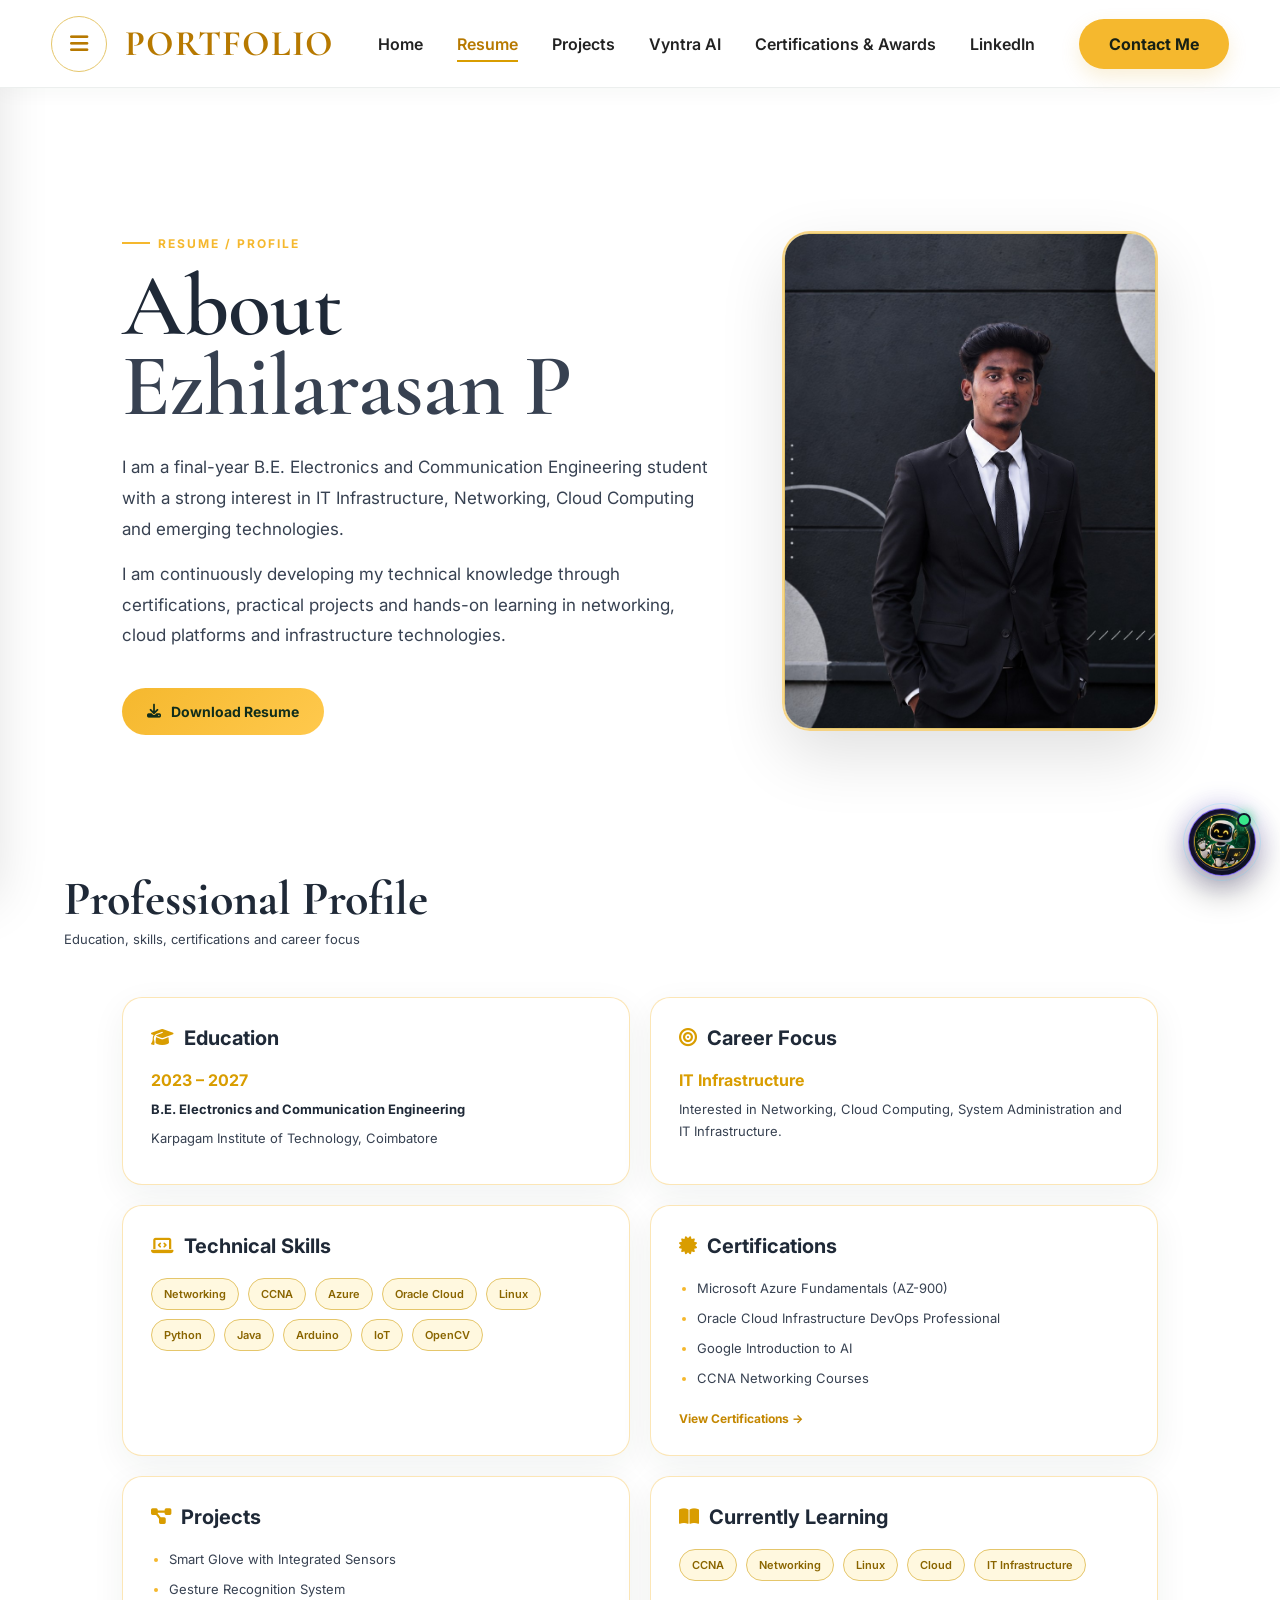
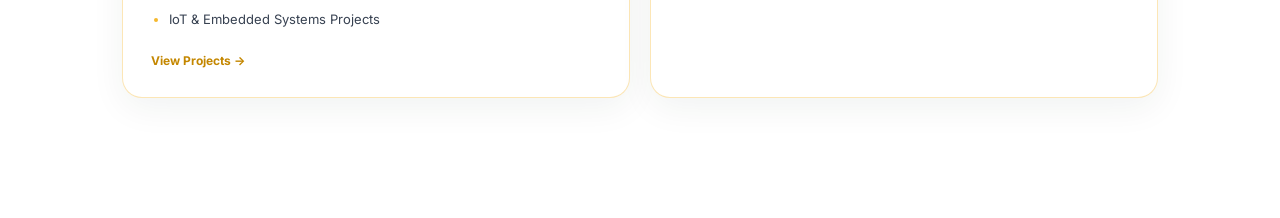
==== commit 3a4d87c5: "Add files via upload" ====
--- a/about.html
+++ b/about.html
@@ -20,6 +20,7 @@
 href="https://cdnjs.cloudflare.com/ajax/libs/font-awesome/6.5.2/css/all.min.css">
 
 <link rel="stylesheet" href="./style.css">
+<link rel="stylesheet" href="./vyntra-assistant.css">
 
 
 <style>
@@ -1315,6 +1316,7 @@
 
 </script>
 
+<script src="./vyntra-assistant.js"></script>
 
 </body>
 
--- a/style.css
+++ b/style.css
@@ -3776,4 +3776,808 @@
         transition: none;
     }
 
+}
+/* =====================================================
+   FIXED PORTFOLIO NAVBAR
+   ===================================================== */
+
+.navbar {
+    position: fixed !important;
+    top: 0 !important;
+    left: 0 !important;
+    right: 0 !important;
+
+    width: 100% !important;
+    height: 88px;
+
+    z-index: 9999 !important;
+
+    background: rgba(255, 255, 255, 0.96) !important;
+    backdrop-filter: blur(14px);
+    -webkit-backdrop-filter: blur(14px);
+
+    border-bottom: 1px solid rgba(23, 59, 38, 0.08);
+
+    box-shadow: 0 4px 20px rgba(23, 59, 38, 0.04);
+}
+
+/* Content starts below fixed navbar */
+body {
+    padding-top: 88px;
+}
+
+/* Mobile */
+@media (max-width: 700px) {
+
+    .navbar {
+        height: 72px;
+    }
+
+    body {
+        padding-top: 72px;
+    }
+}
+/* =========================================
+   PERSONAL PORTFOLIO PROJECT PREVIEW
+   ========================================= */
+
+.portfolio-preview {
+    width: 100%;
+    height: 100%;
+    min-height: 330px;
+    background: #ffffff;
+    border: 1px solid #ead9b0;
+    border-radius: 18px;
+    overflow: hidden;
+    color: #1e293b;
+}
+
+.preview-navbar {
+    height: 55px;
+    display: flex;
+    align-items: center;
+    justify-content: space-between;
+    padding: 0 22px;
+    border-bottom: 1px solid #eee6d7;
+    background: #ffffff;
+}
+
+.preview-logo {
+    font-family: Georgia, serif;
+    font-size: 20px;
+    font-weight: 700;
+    color: #c58b16;
+}
+
+.preview-nav {
+    display: flex;
+    align-items: center;
+    gap: 16px;
+    font-size: 8px;
+    font-weight: 600;
+    color: #263043;
+}
+
+.preview-nav span:first-child {
+    color: #d0920b;
+}
+
+.preview-contact {
+    background: #f8b82e;
+    color: #151515;
+    padding: 8px 14px;
+    border-radius: 20px;
+    font-size: 8px;
+    font-weight: 700;
+}
+
+.preview-content {
+    padding: 48px 45px;
+    text-align: left;
+}
+
+.preview-small {
+    color: #c58b16;
+    font-size: 12px;
+    font-weight: 700;
+    margin-bottom: 8px;
+}
+
+.preview-name {
+    font-family: Georgia, serif;
+    font-size: 34px;
+    line-height: 1;
+    font-weight: 700;
+    color: #172033;
+    margin-bottom: 4px;
+}
+
+.preview-role {
+    font-family: Georgia, serif;
+    font-size: 25px;
+    line-height: 1.05;
+    font-weight: 700;
+    color: #172033;
+}
+
+.preview-role span {
+    color: #d3950c;
+}
+
+.preview-description {
+    margin-top: 18px;
+    color: #64748b;
+    font-size: 10px;
+    line-height: 1.7;
+}
+
+
+/* Mobile */
+@media (max-width: 700px) {
+
+    .preview-nav {
+        display: none;
+    }
+
+    .preview-contact {
+        display: none;
+    }
+
+    .preview-content {
+        padding: 35px 25px;
+    }
+
+    .preview-name {
+        font-size: 27px;
+    }
+
+    .preview-role {
+        font-size: 20px;
+    }
+
+}
+/* =========================================================
+   MODERN VYNTRA AI FLOATING ASSISTANT
+========================================================= */
+
+#portfolio-ai-assistant {
+    position: fixed;
+    right: 28px;
+    bottom: 28px;
+
+    width: 72px;
+    height: 72px;
+
+    display: flex;
+    align-items: center;
+    justify-content: center;
+
+    text-decoration: none;
+
+    z-index: 99999;
+
+    cursor: pointer;
+
+    isolation: isolate;
+}
+
+
+/* ---------------------------------------------------------
+   OUTER GLOW
+--------------------------------------------------------- */
+
+.ai-orb-glow {
+    position: absolute;
+
+    width: 72px;
+    height: 72px;
+
+    border-radius: 50%;
+
+    background:
+        linear-gradient(
+            135deg,
+            #6c5ce7,
+            #8e5cff,
+            #3b82f6,
+            #22d3ee
+        );
+
+    filter: blur(18px);
+
+    opacity: 0.45;
+
+    animation: vyntraGlow 3s ease-in-out infinite;
+
+    z-index: -2;
+}
+
+
+/* ---------------------------------------------------------
+   MAIN ORB
+--------------------------------------------------------- */
+
+.ai-orb {
+    position: relative;
+
+    width: 64px;
+    height: 64px;
+
+    border-radius: 50%;
+
+    display: flex;
+    align-items: center;
+    justify-content: center;
+
+    background:
+        linear-gradient(
+            145deg,
+            #111827,
+            #17142d 45%,
+            #101827
+        );
+
+    border: 1px solid rgba(255,255,255,0.22);
+
+    box-shadow:
+        0 10px 35px rgba(0,0,0,0.28),
+        inset 0 1px 1px rgba(255,255,255,0.14);
+
+    overflow: hidden;
+
+    transition:
+        transform .35s cubic-bezier(.2,.8,.2,1),
+        box-shadow .35s ease;
+}
+
+
+/* ---------------------------------------------------------
+   GRADIENT RING
+--------------------------------------------------------- */
+
+.ai-orb-ring {
+    position: absolute;
+
+    inset: 3px;
+
+    border-radius: 50%;
+
+    background:
+        conic-gradient(
+            from 0deg,
+            #7c3aed,
+            #6366f1,
+            #06b6d4,
+            #8b5cf6,
+            #7c3aed
+        );
+
+    animation: vyntraRotate 5s linear infinite;
+
+    opacity: .95;
+
+    -webkit-mask:
+        linear-gradient(#000 0 0) content-box,
+        linear-gradient(#000 0 0);
+
+    -webkit-mask-composite: xor;
+
+    mask-composite: exclude;
+
+    padding: 2px;
+}
+
+
+/* ---------------------------------------------------------
+   CENTER V
+--------------------------------------------------------- */
+
+.ai-orb-core {
+    position: relative;
+
+    width: 43px;
+    height: 43px;
+
+    border-radius: 14px;
+
+    display: flex;
+    align-items: center;
+    justify-content: center;
+
+    background:
+        linear-gradient(
+            135deg,
+            #6d4aff,
+            #9b5cff,
+            #3b82f6
+        );
+
+    color: white;
+
+    font-family:
+        Inter,
+        Arial,
+        sans-serif;
+
+    font-size: 24px;
+
+    font-weight: 800;
+
+    box-shadow:
+        0 5px 20px rgba(99,102,241,.35);
+
+    z-index: 2;
+}
+
+
+/* ---------------------------------------------------------
+   SPARKS
+--------------------------------------------------------- */
+
+.ai-orb-spark {
+    position: absolute;
+
+    color: white;
+
+    font-size: 8px;
+
+    opacity: .8;
+
+    z-index: 3;
+}
+
+.spark-1 {
+    top: 10px;
+    right: 12px;
+
+    animation: sparkFloat 2s ease-in-out infinite;
+}
+
+.spark-2 {
+    bottom: 12px;
+    left: 11px;
+
+    font-size: 6px;
+
+    animation: sparkFloat 2.5s ease-in-out infinite reverse;
+}
+
+
+/* ---------------------------------------------------------
+   HOVER
+--------------------------------------------------------- */
+
+#portfolio-ai-assistant:hover .ai-orb {
+    transform:
+        scale(1.08)
+        rotate(-2deg);
+
+    box-shadow:
+        0 15px 45px rgba(0,0,0,.35),
+        0 0 30px rgba(99,102,241,.25),
+        inset 0 1px 1px rgba(255,255,255,.18);
+}
+
+#portfolio-ai-assistant:hover .ai-orb-glow {
+    opacity: .7;
+
+    transform: scale(1.15);
+}
+
+
+/* ---------------------------------------------------------
+   LABEL
+--------------------------------------------------------- */
+
+.ai-assistant-label {
+    position: absolute;
+
+    right: 82px;
+    top: 50%;
+
+    transform:
+        translateY(-50%)
+        translateX(12px);
+
+    display: flex;
+
+    flex-direction: column;
+
+    min-width: 120px;
+
+    padding: 10px 14px;
+
+    border-radius: 14px;
+
+    background:
+        rgba(17,24,39,.82);
+
+    border:
+        1px solid rgba(255,255,255,.12);
+
+    backdrop-filter: blur(14px);
+    -webkit-backdrop-filter: blur(14px);
+
+    box-shadow:
+        0 12px 35px rgba(0,0,0,.18);
+
+    opacity: 0;
+
+    visibility: hidden;
+
+    transition:
+        opacity .25s ease,
+        transform .25s ease;
+}
+
+.ai-assistant-label strong {
+    font-size: 12px;
+
+    font-weight: 700;
+
+    background:
+        linear-gradient(
+            90deg,
+            #8b5cf6,
+            #38bdf8
+        );
+
+    -webkit-background-clip: text;
+    background-clip: text;
+
+    color: transparent;
+}
+
+.ai-assistant-label small {
+    margin-top: 2px;
+
+    color: #aeb7c8;
+
+    font-size: 10px;
+}
+
+#portfolio-ai-assistant:hover .ai-assistant-label {
+    opacity: 1;
+
+    visibility: visible;
+
+    transform:
+        translateY(-50%)
+        translateX(0);
+}
+
+
+/* ---------------------------------------------------------
+   ANIMATIONS
+--------------------------------------------------------- */
+
+@keyframes vyntraGlow {
+
+    0%,
+    100% {
+        transform: scale(.92);
+        opacity: .35;
+    }
+
+    50% {
+        transform: scale(1.15);
+        opacity: .6;
+    }
+}
+
+@keyframes vyntraRotate {
+
+    from {
+        transform: rotate(0deg);
+    }
+
+    to {
+        transform: rotate(360deg);
+    }
+}
+
+@keyframes sparkFloat {
+
+    0%,
+    100% {
+        transform: translateY(0);
+        opacity: .45;
+    }
+
+    50% {
+        transform: translateY(-4px);
+        opacity: 1;
+    }
+}
+
+
+/* ---------------------------------------------------------
+   MOBILE
+--------------------------------------------------------- */
+
+@media (max-width: 700px) {
+
+    #portfolio-ai-assistant {
+        right: 18px;
+        bottom: 18px;
+
+        width: 62px;
+        height: 62px;
+    }
+
+    .ai-orb-glow {
+        width: 62px;
+        height: 62px;
+    }
+
+    .ai-orb {
+        width: 56px;
+        height: 56px;
+    }
+
+    .ai-orb-core {
+        width: 38px;
+        height: 38px;
+
+        font-size: 21px;
+
+        border-radius: 12px;
+    }
+
+    .ai-assistant-label {
+        display: none;
+    }
+}
+/* ================================
+   MODERN VYNTRA AI ASSISTANT
+================================ */
+
+.vyntra-floating-ai {
+    position: fixed !important;
+    right: 28px !important;
+    bottom: 28px !important;
+    width: 68px !important;
+    height: 68px !important;
+
+    display: flex !important;
+    align-items: center !important;
+    justify-content: center !important;
+
+    border-radius: 50% !important;
+
+    background: linear-gradient(
+        135deg,
+        #6d4aff,
+        #8b5cf6,
+        #3b82f6,
+        #06b6d4
+    ) !important;
+
+    padding: 3px !important;
+
+    box-shadow:
+        0 10px 35px rgba(80, 70, 220, .35),
+        0 0 30px rgba(99, 102, 241, .25) !important;
+
+    cursor: pointer !important;
+
+    z-index: 999999 !important;
+
+    text-decoration: none !important;
+
+    transition:
+        transform .3s ease,
+        box-shadow .3s ease !important;
+
+    animation: vyntraAIFloat 3s ease-in-out infinite !important;
+}
+
+.vyntra-floating-ai:hover {
+    transform: scale(1.1) !important;
+
+    box-shadow:
+        0 15px 45px rgba(80, 70, 220, .45),
+        0 0 45px rgba(99, 102, 241, .35) !important;
+}
+
+
+/* Inner glass */
+
+.vyntra-ai-inner {
+    width: 100% !important;
+    height: 100% !important;
+
+    border-radius: 50% !important;
+
+    display: flex !important;
+    align-items: center !important;
+    justify-content: center !important;
+
+    background:
+        radial-gradient(
+            circle at 35% 25%,
+            #262044,
+            #11131d 65%
+        ) !important;
+
+    border: 1px solid rgba(255,255,255,.18) !important;
+
+    position: relative !important;
+
+    overflow: hidden !important;
+}
+
+
+/* V */
+
+.vyntra-ai-v {
+    width: 42px !important;
+    height: 42px !important;
+
+    border-radius: 13px !important;
+
+    display: flex !important;
+    align-items: center !important;
+    justify-content: center !important;
+
+    color: white !important;
+
+    font-family: Arial, sans-serif !important;
+
+    font-size: 24px !important;
+
+    font-weight: 900 !important;
+
+    background:
+        linear-gradient(
+            135deg,
+            #6847ff,
+            #9b4dff,
+            #367cff
+        ) !important;
+
+    box-shadow:
+        0 5px 20px rgba(120,80,255,.4) !important;
+}
+
+
+/* Small light */
+
+.vyntra-ai-light {
+    position: absolute !important;
+
+    top: 12px !important;
+    right: 13px !important;
+
+    width: 5px !important;
+    height: 5px !important;
+
+    border-radius: 50% !important;
+
+    background: #67e8f9 !important;
+
+    box-shadow:
+        0 0 10px #67e8f9 !important;
+
+    animation: vyntraAIBlink 1.8s infinite !important;
+}
+
+
+/* Label */
+
+.vyntra-ai-label {
+    position: absolute !important;
+
+    right: 82px !important;
+    bottom: 8px !important;
+
+    padding: 9px 14px !important;
+
+    border-radius: 12px !important;
+
+    background: rgba(18, 20, 30, .94) !important;
+
+    border: 1px solid rgba(255,255,255,.12) !important;
+
+    backdrop-filter: blur(12px) !important;
+
+    color: white !important;
+
+    font-family: Arial, sans-serif !important;
+
+    font-size: 12px !important;
+
+    white-space: nowrap !important;
+
+    opacity: 0 !important;
+
+    visibility: hidden !important;
+
+    transform: translateX(10px) !important;
+
+    transition: all .25s ease !important;
+}
+
+.vyntra-floating-ai:hover .vyntra-ai-label {
+    opacity: 1 !important;
+
+    visibility: visible !important;
+
+    transform: translateX(0) !important;
+}
+
+.vyntra-ai-label span {
+    display: block !important;
+
+    font-weight: 700 !important;
+
+    background:
+        linear-gradient(
+            90deg,
+            #8b5cf6,
+            #38bdf8
+        ) !important;
+
+    -webkit-background-clip: text !important;
+    background-clip: text !important;
+
+    color: transparent !important;
+}
+
+.vyntra-ai-label small {
+    color: #9ca3af !important;
+
+    font-size: 10px !important;
+}
+
+
+/* Animations */
+
+@keyframes vyntraAIFloat {
+
+    0%,
+    100% {
+        transform: translateY(0);
+    }
+
+    50% {
+        transform: translateY(-5px);
+    }
+}
+
+@keyframes vyntraAIBlink {
+
+    0%,
+    100% {
+        opacity: .4;
+    }
+
+    50% {
+        opacity: 1;
+    }
+}
+
+
+/* Mobile */
+
+@media (max-width: 700px) {
+
+    .vyntra-floating-ai {
+        width: 58px !important;
+        height: 58px !important;
+
+        right: 18px !important;
+        bottom: 18px !important;
+    }
+
+    .vyntra-ai-v {
+        width: 36px !important;
+        height: 36px !important;
+
+        font-size: 21px !important;
+    }
+
+    .vyntra-ai-label {
+        display: none !important;
+    }
 }
--- a/vyntra-assistant.css
+++ b/vyntra-assistant.css
@@ -0,0 +1,106 @@
+/* =========================================================
+   VYNTRA AI — FUTURISTIC PURPLE / BLUE ASSISTANT
+   Existing assistant functionality is preserved.
+========================================================= */
+
+#vyntraLauncher{
+  position:fixed!important;
+  right:24px!important;
+  bottom:24px!important;
+  width:68px!important;
+  height:68px!important;
+  padding:0!important;
+  border:1px solid rgba(130,105,255,.9)!important;
+  border-radius:50%!important;
+  background:linear-gradient(145deg,#17112f,#0d1022)!important;
+  display:flex!important;
+  align-items:center!important;
+  justify-content:center!important;
+  cursor:pointer!important;
+  z-index:999998!important;
+  box-shadow:0 12px 35px rgba(0,0,0,.38),0 0 28px rgba(112,82,255,.28)!important;
+  transition:transform .25s ease,box-shadow .25s ease!important;
+  animation:vyntraFloat 4s ease-in-out infinite;
+}
+#vyntraLauncher:hover{transform:translateY(-5px) scale(1.06)!important;box-shadow:0 18px 45px rgba(0,0,0,.48),0 0 38px rgba(112,82,255,.42)!important}
+#vyntraLauncher::before{content:"";position:absolute;inset:-6px;border-radius:50%;border:1px solid rgba(93,215,255,.24);animation:vyntraPulse 2.6s ease-out infinite;pointer-events:none}
+#vyntraLauncher::after{content:"";position:absolute;right:4px;top:4px;width:10px;height:10px;border-radius:50%;background:#38e88b;border:2px solid #11152a;box-shadow:0 0 12px #38e88b}
+#vyntraLauncher img{width:58px!important;height:58px!important;border-radius:50%;object-fit:cover!important;border:1px solid rgba(255,255,255,.14)!important}
+@keyframes vyntraFloat{0%,100%{transform:translateY(0)}50%{transform:translateY(-4px)}}
+@keyframes vyntraPulse{0%{transform:scale(.9);opacity:.7}70%{transform:scale(1.18);opacity:0}100%{opacity:0}}
+
+#vyntraChat{
+  position:fixed!important;
+  right:24px!important;
+  bottom:108px!important;
+  width:420px!important;
+  height:650px!important;
+  overflow:hidden!important;
+  display:none;
+  flex-direction:column!important;
+  z-index:999999!important;
+  border:1px solid rgba(130,105,255,.38)!important;
+  border-radius:26px!important;
+  background:rgba(10,12,27,.94)!important;
+  backdrop-filter:blur(24px) saturate(145%)!important;
+  -webkit-backdrop-filter:blur(24px) saturate(145%)!important;
+  box-shadow:0 30px 90px rgba(0,0,0,.58),0 0 55px rgba(101,77,255,.13),inset 0 1px rgba(255,255,255,.05)!important;
+  animation:vyntraChatIn .28s ease both;
+}
+#vyntraChat.vyntra-open{display:flex!important}
+@keyframes vyntraChatIn{from{opacity:0;transform:translateY(14px) scale(.96)}to{opacity:1;transform:none}}
+
+.vyntra-header{
+  height:86px!important;
+  min-height:86px!important;
+  padding:12px 14px!important;
+  display:flex!important;
+  align-items:center!important;
+  gap:12px!important;
+  background:linear-gradient(135deg,#17133b 0%,#111a36 55%,#0c1528 100%)!important;
+  border-bottom:1px solid rgba(130,105,255,.18)!important;
+  position:relative!important;
+  overflow:hidden!important;
+}
+.vyntra-header::before{content:"";position:absolute;left:80px;top:-80px;width:220px;height:150px;background:radial-gradient(circle,rgba(122,89,255,.22),transparent 68%);pointer-events:none}
+.vyntra-header::after{content:"";position:absolute;right:-70px;bottom:-100px;width:220px;height:180px;background:radial-gradient(circle,rgba(73,203,255,.12),transparent 68%);pointer-events:none}
+.vyntra-avatar{width:58px!important;height:58px!important;min-width:58px!important;min-height:58px!important;border-radius:18px!important;overflow:hidden!important;border:1px solid rgba(154,129,255,.55)!important;background:linear-gradient(145deg,#694cff,#a84cff)!important;box-shadow:0 8px 28px rgba(100,70,255,.25)!important;position:relative!important;z-index:1}
+.vyntra-avatar img{width:100%!important;height:100%!important;object-fit:cover!important}
+.vyntra-header-info{position:relative;z-index:1}
+.vyntra-header-info h3{margin:0!important;color:#f7f7ff!important;font-size:21px!important;font-weight:750!important;letter-spacing:-.4px!important}
+.vyntra-status{margin-top:4px!important;color:#9da4bd!important;font-size:12px!important;display:flex!important;align-items:center!important;gap:7px!important}
+.vyntra-status-dot{width:8px!important;height:8px!important;border-radius:50%!important;background:#3ce992!important;box-shadow:0 0 12px rgba(60,233,146,.7)!important}
+#vyntraClose{margin-left:auto!important;width:44px!important;height:44px!important;border-radius:14px!important;border:1px solid rgba(255,255,255,.08)!important;background:rgba(255,255,255,.055)!important;color:#eef0ff!important;font-size:20px!important;cursor:pointer!important;position:relative;z-index:2!important;transition:.2s ease!important}
+#vyntraClose:hover{background:rgba(255,255,255,.1)!important;transform:rotate(90deg)!important}
+
+.vyntra-messages{flex:1!important;min-height:0!important;overflow-y:auto!important;padding:20px!important;background:radial-gradient(circle at 70% 0%,rgba(107,79,255,.10),transparent 35%),radial-gradient(circle at 10% 85%,rgba(49,192,255,.055),transparent 30%)!important;scroll-behavior:smooth!important}
+.vyntra-messages::-webkit-scrollbar{width:6px}.vyntra-messages::-webkit-scrollbar-track{background:transparent}.vyntra-messages::-webkit-scrollbar-thumb{background:rgba(139,124,255,.28);border-radius:10px}
+.vyntra-message{max-width:88%!important;padding:14px 16px!important;margin:0 0 12px!important;border-radius:18px!important;line-height:1.55!important;font-size:14px!important;animation:vyntraMessageIn .24s ease both!important;box-shadow:0 10px 28px rgba(0,0,0,.12)!important}
+.vyntra-message.bot{background:linear-gradient(145deg,rgba(29,34,60,.92),rgba(18,22,42,.92))!important;color:#e9ebf7!important;border:1px solid rgba(133,113,255,.16)!important;border-top-left-radius:7px!important}
+.vyntra-message.user{margin-left:auto!important;background:linear-gradient(135deg,#7357ff,#9b4dff)!important;color:#fff!important;border:1px solid rgba(255,255,255,.1)!important;border-top-right-radius:7px!important}
+.vyntra-message strong{color:#bcaeff!important}
+.vyntra-message.user strong{color:#fff!important}
+@keyframes vyntraMessageIn{from{opacity:0;transform:translateY(7px)}to{opacity:1;transform:none}}
+
+.vyntra-quick{display:grid!important;grid-template-columns:1fr 1fr!important;gap:9px!important;margin-top:14px!important}
+.vyntra-quick button{min-height:54px!important;padding:11px 12px!important;border-radius:15px!important;border:1px solid rgba(133,112,255,.22)!important;background:linear-gradient(145deg,rgba(25,29,52,.96),rgba(17,21,39,.96))!important;color:#dfe3f4!important;font-size:12.5px!important;text-align:left!important;cursor:pointer!important;box-shadow:inset 0 1px rgba(255,255,255,.035)!important;transition:.2s ease!important}
+.vyntra-quick button:hover{transform:translateY(-2px)!important;border-color:rgba(121,94,255,.7)!important;background:linear-gradient(145deg,rgba(42,37,83,.98),rgba(22,26,49,.98))!important;color:#fff!important;box-shadow:0 9px 24px rgba(76,54,190,.16)!important}
+
+.vyntra-input-area{padding:12px!important;display:flex!important;align-items:center!important;gap:9px!important;background:rgba(11,14,29,.97)!important;border-top:1px solid rgba(133,112,255,.17)!important}
+#vyntraInput{flex:1!important;height:52px!important;min-width:0!important;padding:0 16px!important;border-radius:16px!important;border:1px solid rgba(133,112,255,.25)!important;background:#15192b!important;color:#f4f5ff!important;outline:none!important;font-size:14px!important;transition:.2s ease!important}
+#vyntraInput::placeholder{color:#737b96!important}
+#vyntraInput:focus{border-color:rgba(122,94,255,.78)!important;box-shadow:0 0 0 4px rgba(111,83,255,.09),0 0 22px rgba(87,161,255,.07)!important}
+#vyntraSend{width:52px!important;height:52px!important;min-width:52px!important;border:0!important;border-radius:16px!important;background:linear-gradient(135deg,#7657ff,#a54dff)!important;color:#fff!important;font-size:17px!important;cursor:pointer!important;box-shadow:0 10px 24px rgba(106,73,255,.25)!important;transition:.2s ease!important}
+#vyntraSend:hover{transform:translateY(-2px)!important;box-shadow:0 14px 30px rgba(106,73,255,.35)!important}
+#vyntraSend:active{transform:scale(.96)!important}
+
+.vyntra-typing{display:flex!important;align-items:center!important;gap:5px!important;width:max-content!important;padding:10px 13px!important;margin:0 0 12px!important;border-radius:14px!important;background:#1b2038!important;border:1px solid rgba(133,112,255,.14)!important}
+.vyntra-typing span{width:6px!important;height:6px!important;border-radius:50%!important;background:#9a83ff!important;animation:vyntraTyping 1s infinite ease-in-out!important}.vyntra-typing span:nth-child(2){animation-delay:.15s}.vyntra-typing span:nth-child(3){animation-delay:.3s}
+@keyframes vyntraTyping{0%,60%,100%{transform:translateY(0);opacity:.4}30%{transform:translateY(-4px);opacity:1}}
+
+@media(max-width:600px){
+  #vyntraLauncher{right:16px!important;bottom:16px!important;width:62px!important;height:62px!important}
+  #vyntraLauncher img{width:52px!important;height:52px!important}
+  #vyntraChat{right:8px!important;bottom:88px!important;width:calc(100vw - 16px)!important;height:min(650px,calc(100vh - 105px))!important;border-radius:22px!important}
+  .vyntra-header{height:78px!important;min-height:78px!important}.vyntra-avatar{width:52px!important;height:52px!important;min-width:52px!important;min-height:52px!important}.vyntra-quick{grid-template-columns:1fr!important}.vyntra-message{max-width:94%!important}
+}
